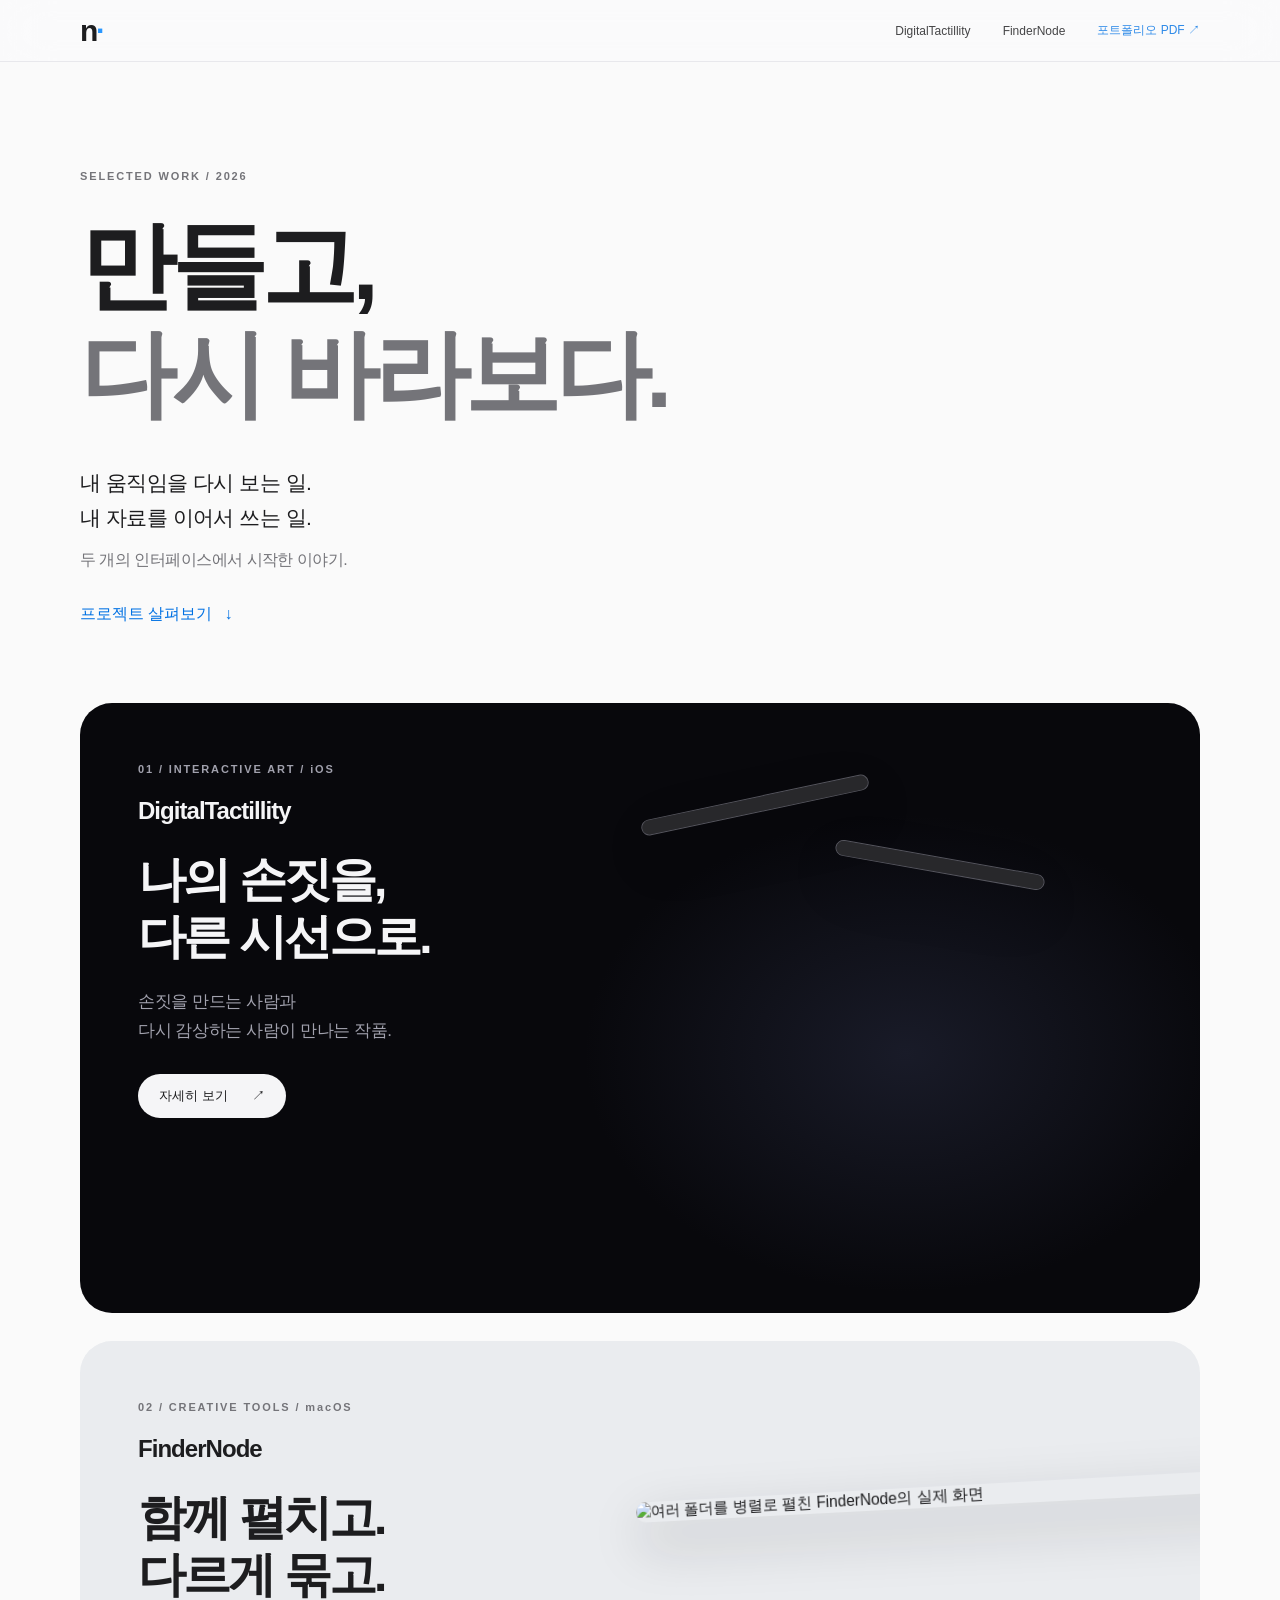
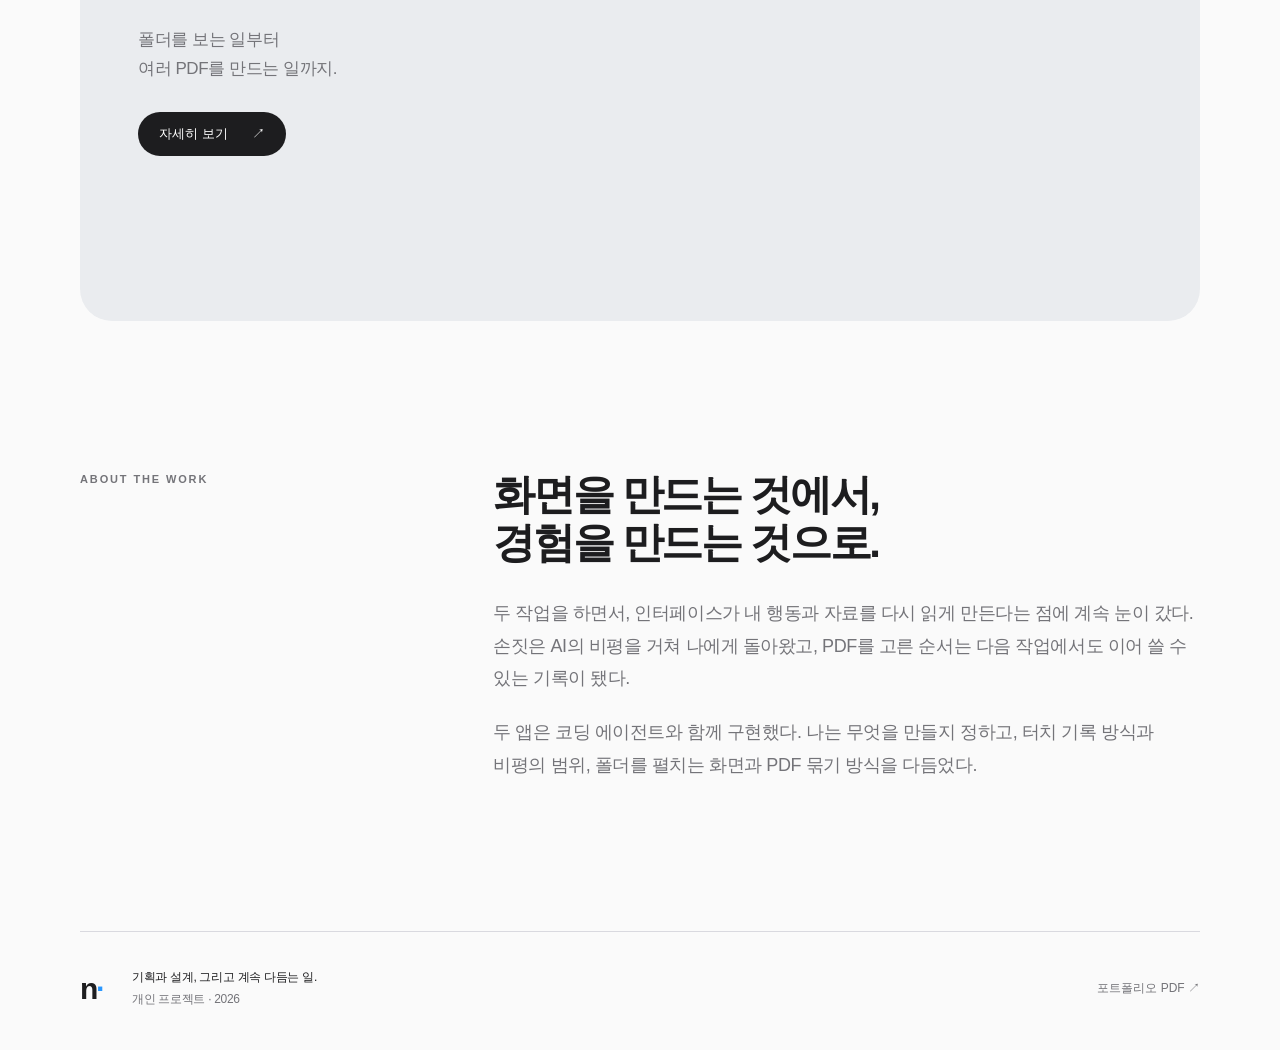
==== index.html @ 7afcdf2e "Publish portfolio pages and responsive interactions" ====
<!doctype html><html lang="ko"><head><meta charset="utf-8"><meta name="viewport" content="width=device-width, initial-scale=1"><meta name="description" content="손짓을 만들고 다시 감상하는 DigitalTactillity. 폴더를 펼치고 PDF를 묶는 FinderNode. 두 개인 프로젝트의 이야기."><meta name="theme-color" content="#fafafa"><title>Selected work — notopwn</title><link rel="icon" href="assets/favicon.svg" type="image/svg+xml"><link rel="stylesheet" href="style.css"></head><body class=""><a class="skip" href="#main">본문으로 건너뛰기</a><header class="nav"><a class="brand" href="./" aria-label="포트폴리오 홈">n<span>·</span></a><nav aria-label="주 메뉴"><a href="digitaltactillity.html">DigitalTactillity</a><a href="findernode.html">FinderNode</a><a class="nav-pdf" href="assets/portfolio.pdf" target="_blank" rel="noopener">포트폴리오 PDF <span aria-hidden="true">↗</span></a></nav></header><main id="main">
<section class="home-intro wrap"><p class="eyebrow">SELECTED WORK / 2026</p><h1>만들고,<br><span class="muted">다시 바라보다.</span></h1><p class="hero-copy">내 움직임을 다시 보는 일.<br>내 자료를 이어서 쓰는 일.<br><span>두 개의 인터페이스에서 시작한 이야기.</span></p><a class="text-link" href="#work">프로젝트 살펴보기 <span>↓</span></a></section>
<div id="work" class="work-list wrap">
<article class="work-card tactile-card reveal"><div class="card-copy"><p class="eyebrow">01 / INTERACTIVE ART / iOS</p><h2>DigitalTactillity</h2><p class="card-headline">나의 손짓을,<br>다른 시선으로.</p><p>손짓을 만드는 사람과<br>다시 감상하는 사람이 만나는 작품.</p><a class="button light" href="digitaltactillity.html">자세히 보기 <span>↗</span></a></div><div class="tactile-stage" aria-hidden="true"><div class="stage-glow"></div><div class="phone phone-tactile"><img src="assets/tactile.webp" alt="" fetchpriority="high"></div><div class="phone phone-trajectory"><img src="assets/trajectory.webp" alt=""></div></div></article>
<article class="work-card finder-card reveal"><div class="card-copy"><p class="eyebrow">02 / CREATIVE TOOLS / macOS</p><h2>FinderNode</h2><p class="card-headline">함께 펼치고.<br>다르게 묶고.</p><p>폴더를 보는 일부터<br>여러 PDF를 만드는 일까지.</p><a class="button" href="findernode.html">자세히 보기 <span>↗</span></a></div><div class="finder-preview"><img src="assets/finder-columns.webp" alt="여러 폴더를 병렬로 펼친 FinderNode의 실제 화면" loading="lazy"></div></article>
</div>
<section class="about-section wrap reveal"><p class="eyebrow">ABOUT THE WORK</p><div><h2>화면을 만드는 것에서,<br>경험을 만드는 것으로.</h2><p>두 작업을 하면서, 인터페이스가 내 행동과 자료를 다시 읽게 만든다는 점에 계속 눈이 갔다. 손짓은 AI의 비평을 거쳐 나에게 돌아왔고, PDF를 고른 순서는 다음 작업에서도 이어 쓸 수 있는 기록이 됐다.</p><p>두 앱은 코딩 에이전트와 함께 구현했다. 나는 무엇을 만들지 정하고, 터치 기록 방식과 비평의 범위, 폴더를 펼치는 화면과 PDF 묶기 방식을 다듬었다.</p></div></section></main><footer class="footer wrap"><a class="brand" href="./">n<span>·</span></a><p>기획과 설계, 그리고 계속 다듬는 일.<br><span>개인 프로젝트 · 2026</span></p><a href="assets/portfolio.pdf" target="_blank" rel="noopener">포트폴리오 PDF ↗</a></footer><dialog class="viewer" aria-label="프로젝트 미디어"><button class="viewer-close" aria-label="닫기">×</button><div class="viewer-content"></div></dialog><script src="site.js"></script></body></html>
---- style.css ----
@font-face{font-family:Portfolio;src:url('assets/regular.woff') format('woff');font-weight:100 500;font-display:swap}@font-face{font-family:Portfolio;src:url('assets/bold.woff') format('woff');font-weight:600 900;font-display:swap}:root{--bg:#fafafa;--ink:#1d1d1f;--secondary:#747479;--line:#d9d9df;--blue:#0071e3;--surface:#f0f0f3;--nav:rgba(250,250,252,.82)}*{box-sizing:border-box}html{scroll-behavior:smooth;scroll-padding-top:110px}body{margin:0;background:var(--bg);color:var(--ink);font-family:-apple-system,BlinkMacSystemFont,'Helvetica Neue',Portfolio,sans-serif;-webkit-font-smoothing:antialiased;word-break:keep-all;overflow-wrap:break-word}body.dark{--bg:#070708;--ink:#f5f5f7;--secondary:#98989f;--line:#303034;--surface:#151518;--nav:rgba(14,14,17,.84)}a{color:inherit;text-decoration:none}button{font:inherit;color:inherit;border:0;background:none;cursor:pointer}button,a{-webkit-tap-highlight-color:transparent}button:focus-visible,a:focus-visible,input:focus-visible,[tabindex]:focus-visible{outline:3px solid #2997ff;outline-offset:5px}img{display:block;max-width:100%;height:auto}h1,h2,h3,p{margin:0}h1,h2,h3{letter-spacing:-.055em;line-height:1.15}p{font-size:19px;line-height:1.8;letter-spacing:-.025em}.wrap{width:min(1120px,calc(100% - 80px));margin-inline:auto}.muted{color:var(--secondary)}.silver{background:linear-gradient(100deg,#fff 10%,#a3a3b1 58%,#5d5d70);background-clip:text;-webkit-background-clip:text;color:transparent}.eyebrow{font-size:11px!important;line-height:1.6;letter-spacing:.17em!important;font-weight:650;color:var(--secondary)}.nav{height:62px;width:100%;padding:0 max(40px,calc((100% - 1120px)/2));display:flex;align-items:center;justify-content:space-between;gap:30px;position:sticky;top:0;z-index:50;background:var(--nav);backdrop-filter:blur(24px);-webkit-backdrop-filter:blur(24px);border-bottom:1px solid color-mix(in srgb,var(--line),transparent 45%)}.brand{font-size:30px;font-weight:800;letter-spacing:-.08em;line-height:1}.brand span{color:#2997ff}.nav nav{display:flex;gap:32px;align-items:center;font-size:12px;font-weight:500}.nav nav a{opacity:.82;transition:opacity .2s}.nav nav a:hover{opacity:1}.nav-pdf{color:var(--blue)}.dark .nav-pdf{color:#60abff}.skip{position:fixed;left:20px;top:-100px;z-index:100;background:#fff;color:#111;padding:12px}.skip:focus{top:12px}.home-intro{padding-top:106px;padding-bottom:78px}.home-intro h1{font-size:clamp(62px,7.5vw,100px);margin:26px 0 36px;font-weight:700;line-height:1.13}.hero-copy{font-size:21px;font-weight:500;line-height:1.7;color:var(--secondary)}.home-intro .hero-copy{color:var(--ink)}.hero-copy>span{display:inline-block;margin-top:10px;font-size:16px;color:var(--secondary);font-weight:400}.text-link{display:inline-flex;align-items:center;gap:12px;font-size:16px;color:var(--blue);padding:0}.text-link span{transition:transform .2s}.text-link:hover span{transform:translate(3px,2px)}.home-intro .text-link{margin-top:28px}.dark .text-link{color:#7ab7ff}.work-list{display:grid;gap:28px}.work-card{min-height:610px;border-radius:32px;position:relative;overflow:hidden;isolation:isolate;display:grid;grid-template-columns:1fr 1fr}.card-copy{padding:58px 0 60px 58px;z-index:2}.card-copy h2{font-size:24px;letter-spacing:-.04em;margin-top:19px}.card-headline{font-size:48px;font-weight:700;letter-spacing:-.06em;line-height:1.2;margin:26px 0 22px}.card-copy>p:not(.card-headline):not(.eyebrow){font-size:17px;line-height:1.7;color:var(--secondary)}.button{display:inline-flex;align-items:center;gap:24px;border-radius:30px;background:#1d1d1f;color:#fff;font-size:13px;padding:13px 21px;margin-top:28px;transition:transform .2s,background .2s}.button:hover{transform:translateY(-2px);background:#37373c}.button.light{background:#f5f5f7;color:#1d1d1f}.tactile-card{background:#08080c;color:#f5f5f7;--secondary:#a1a1ad}.tactile-stage{position:relative;min-width:0}.stage-glow{position:absolute;inset:15% -10% 0 -15%;background:radial-gradient(ellipse,#32375266,transparent 65%)}.phone{border:7px solid #28282b;outline:1px solid #55555d;background:#050506;border-radius:37px;overflow:hidden;box-shadow:0 22px 55px #0003;position:relative;width:220px;flex-shrink:0}.phone img{width:100%;height:auto}.phone-tactile{position:absolute;width:230px;top:95px;left:0;transform:rotate(-12deg)}.phone-trajectory{position:absolute;width:210px;top:155px;left:195px;transform:rotate(10deg)}.finder-card{background:#eaecef;min-height:580px}.finder-preview{position:relative;min-width:0}.finder-preview img{position:absolute;width:690px;max-width:none;top:144px;left:-22px;border-radius:11px;box-shadow:0 22px 55px #15152038;transform:perspective(1300px) rotateY(-9deg) rotateZ(-3deg)}.about-section{padding-block:150px;display:grid;grid-template-columns:1fr 2fr;gap:60px}.about-section h2{font-size:42px;margin-bottom:30px}.about-section p:not(.eyebrow){color:var(--secondary);font-size:18px}.about-section p+p{margin-top:22px}.footer{border-top:1px solid var(--line);padding-top:35px;padding-bottom:40px;display:flex;align-items:center;gap:30px}.footer p{font-size:12px;line-height:1.8}.footer p span{color:var(--secondary)}.footer>a:last-child{margin-left:auto;font-size:12px;color:var(--secondary)}.product-bar{height:58px;border-bottom:1px solid var(--line);padding:0 max(40px,calc((100% - 1120px)/2));display:flex;align-items:center;justify-content:space-between;gap:20px;position:sticky;top:62px;z-index:40;background:var(--nav);backdrop-filter:blur(22px)}.product-bar>a{font-size:18px;font-weight:600;letter-spacing:-.04em}.product-bar nav{display:flex;gap:25px;font-size:11px;align-items:center}.product-bar button{font-size:11px;color:var(--blue);padding:0}.dark .product-bar button{color:#7ab7ff}.product-hero{text-align:center;padding-top:88px}.product-name{font-size:23px;font-weight:600;margin:20px 0 24px;letter-spacing:-.045em}.product-hero h1{font-size:clamp(48px,6.2vw,80px);font-weight:700;line-height:1.2}.product-hero .hero-copy{margin-top:29px;font-size:20px}.dt-hero .text-link{margin-top:25px}.dt-hero-media{height:570px;position:relative;overflow:hidden;margin-top:50px;background:radial-gradient(ellipse at center,#21212d66 0%,transparent 66%);border-radius:30px}.tactile-art{height:100%;width:100%;object-fit:contain;mix-blend-mode:screen}.hero-art-caption{position:absolute;left:0;right:0;bottom:28px;font-size:13px;color:#a7a7b5}.section{padding-block:115px}.section-intro{max-width:850px;margin-bottom:62px}.section-intro h2{font-size:clamp(37px,4.5vw,57px);margin:20px 0 30px;line-height:1.2}.section-intro>p:not(.eyebrow){max-width:700px;color:var(--secondary);font-size:20px}.role-explorer{border-radius:26px;background:#141417;overflow:hidden}.role-tabs{display:grid;grid-template-columns:repeat(3,1fr);border-bottom:1px solid #313137}.role-tabs button{padding:25px 28px;text-align:left;font-size:12px;color:#7f7f8d;border-right:1px solid #313137}.role-tabs button:last-child{border-right:0}.role-tabs button span{display:block;font-size:19px;margin-top:9px;font-weight:600;color:#9999a6}.role-tabs button[aria-selected=true]{background:#202027;color:#8abcff}.role-tabs button[aria-selected=true] span{color:#fff}.role-panel{padding:55px;min-height:310px;background:radial-gradient(ellipse at right bottom,#252b4945,transparent 60%)}.role-number{font-size:11px;letter-spacing:.15em;color:#81b4ff}.role-panel h3{font-size:38px;margin:17px 0 20px}.role-panel .role-body{max-width:660px;color:#a9a9b4;font-size:18px}.recording-section{background:#101012;overflow:hidden}.recording-grid{display:grid;grid-template-columns:1fr 1fr;align-items:center;gap:50px}.recording-copy h2{font-size:44px;line-height:1.2;margin:20px 0 30px}.recording-copy p:not(.eyebrow){color:var(--secondary);font-size:18px}.recording-copy p+p{margin-top:22px}.small-note{font-size:12px!important;line-height:1.8!important;color:var(--secondary)}.recording-phones{height:550px;position:relative}.recording-phones .phone{position:absolute;left:10px;top:35px;width:224px;z-index:2;transform:rotate(-5deg);padding:0}.recording-phones .back-phone{width:204px;left:220px;top:80px;z-index:1;transform:rotate(8deg)}.image-button{padding:0;text-align:inherit;display:block;transition:transform .3s}.image-button:hover{transform:translateY(-3px)}.critique-layout{display:grid;grid-template-columns:1.25fr 1fr;gap:100px;align-items:center}.critique-text blockquote{font-size:32px;line-height:1.35;letter-spacing:-.03em;margin:22px 0 28px;font-weight:600}.translation{font-size:19px;color:#c3c3cd}.critique-text .small-note{margin:18px 0 30px}.critique-text>p:last-child{color:var(--secondary);font-size:18px}.critique-screen{width:100%;max-width:350px;border-radius:22px;background:#f0eff5;overflow:hidden;box-shadow:0 20px 90px #29294533}.critique-screen img{width:100%}.critique-screen span{display:block;padding:18px;text-align:center;font-size:12px;color:#55555f}.dt-closing{background:linear-gradient(130deg,#14141d,#0b0b0e);text-align:center}.dt-closing h2{font-size:56px;margin:25px 0 30px;line-height:1.2}.dt-closing p:not(.eyebrow){color:var(--secondary);font-size:20px}.spec-section{padding-block:90px}.spec-section>h2{font-size:30px;margin-bottom:35px}.spec-section dl{margin:0}.spec-section dl>div{display:grid;grid-template-columns:170px 1fr;padding:21px 0;border-top:1px solid var(--line);font-size:14px;line-height:1.8}.spec-section dt{color:var(--secondary)}.spec-section dd{margin:0}.next-project{display:flex;align-items:flex-end;justify-content:space-between;margin-top:75px;padding-top:35px;border-top:1px solid var(--line)}.next-project span{font-size:13px;color:var(--secondary)}.next-project strong{font-size:30px;letter-spacing:-.04em}.fn-hero .mac-frame{margin-top:65px}.mac-frame img{width:100%;border:8px solid #343437;border-radius:18px;box-shadow:0 35px 75px #1a25452a}.media-caption{font-size:12px;color:var(--secondary);text-align:center;margin-top:22px}.view-switcher{margin-top:65px}.segmented{display:flex;width:max-content;background:#e7e7ec;padding:5px;border-radius:26px;gap:4px;margin:0 auto 30px}.segmented button{padding:10px 25px;border-radius:22px;font-size:13px;color:#66666f;transition:background .2s,box-shadow .2s}.segmented button[aria-selected=true]{background:#fff;color:#1d1d1f;box-shadow:0 2px 8px #00000013}.app-screen{border-radius:18px;overflow:hidden;box-shadow:0 20px 60px #14172621;width:100%}.app-screen img{width:100%}.view-description{text-align:center;font-size:14px;color:var(--secondary);margin-top:26px}.two-copy{display:grid;grid-template-columns:1fr 1.4fr;gap:100px;margin-top:100px}.two-copy h3,.two-copy h2{font-size:43px;line-height:1.2}.two-copy p{font-size:18px;color:var(--secondary)}.two-copy p+p{margin-top:20px}.assembly-section{background:#f0f0f3}.assembly-demo{display:grid;grid-template-columns:1fr 1.3fr;gap:70px;align-items:center;margin-top:90px}.assembly-demo h3{font-size:37px;margin:20px 0 20px}.assembly-demo>div>p:not(.eyebrow){font-size:16px;color:var(--secondary)}.demo-ui{border-radius:20px;background:#fff;border:1px solid #dddde5;overflow:hidden;box-shadow:0 15px 45px #1616330a}.demo-tabs{display:flex;border-bottom:1px solid #e7e7ed}.demo-tabs button{padding:19px 25px;font-size:13px;flex:1;color:#777780}.demo-tabs button[aria-selected=true]{color:#0071e3;background:#f3f8ff;box-shadow:inset 0 -2px #0071e3}.source-options{padding:20px 25px}.source-options label{display:flex;align-items:center;gap:12px;padding:14px 0;font-size:14px;cursor:pointer}.source-options label span{font-size:10px;color:#999}.source-options input{accent-color:#0071e3;width:16px;height:16px}.bundle-result{padding:24px;background:#fafafa;border-top:1px solid #ededf2;display:flex;flex-direction:column;gap:8px;font-size:12px}.bundle-result strong{font-size:20px;letter-spacing:-.03em}.detail-strip{display:grid;grid-template-columns:repeat(3,1fr);gap:35px;margin-top:90px;padding-top:45px;border-top:1px solid var(--line)}.detail-strip article>span{font-size:12px;color:var(--blue)}.detail-strip h3{font-size:21px;margin:20px 0 15px;line-height:1.35}.detail-strip p{font-size:15px;color:var(--secondary)}.viewer{position:fixed;border:0;padding:60px 30px 30px;max-width:min(1300px,96vw);max-height:94vh;background:#161619;color:#fff;border-radius:18px;box-shadow:0 30px 100px #0007}.viewer::backdrop{background:#000b;backdrop-filter:blur(10px)}.viewer-close{position:fixed;font-size:30px;background:#35353b;line-height:36px;width:38px;height:38px;border-radius:50%;right:calc(50% - min(650px,48vw) + 15px);top:calc(3vh + 10px);z-index:5}.viewer-content img{max-height:75vh;max-width:100%;object-fit:contain;margin:auto}.viewer-content video{display:block;max-height:75vh;width:auto;max-width:100%;margin:auto;background:#000}.viewer-content p{font-size:12px;color:#bbb;text-align:center;margin-top:16px}.js .reveal{opacity:0;transform:translateY(24px);transition:opacity .8s ease,transform .8s cubic-bezier(.2,.7,.3,1)}.js .reveal.visible{opacity:1;transform:none}
@media(min-width:1500px){.wrap{width:1200px}.nav,.product-bar{padding-inline:calc((100% - 1200px)/2)}}
@media(max-width:950px){.wrap{width:calc(100% - 48px)}.nav,.product-bar{padding-inline:24px}.work-card{min-height:550px}.card-copy{padding-left:35px}.card-headline{font-size:39px}.phone-tactile{width:195px;top:125px;left:0}.phone-trajectory{width:170px;left:150px;top:200px}.finder-preview img{width:570px;left:0;top:170px}.about-section{gap:25px;grid-template-columns:1fr 2.3fr}.about-section h2{font-size:34px}.recording-grid{gap:10px}.recording-copy h2{font-size:36px}.recording-phones .phone{width:180px;left:0;top:60px}.recording-phones .back-phone{width:160px;left:150px;top:100px}.critique-layout{gap:45px}.critique-text blockquote{font-size:27px}.two-copy{gap:45px}.two-copy h2,.two-copy h3{font-size:35px}.assembly-demo{gap:35px}.section-intro{max-width:100%}.dt-hero-media{height:480px}}
@media(max-width:650px){.wrap{width:calc(100% - 40px)}.nav{height:56px;padding-inline:20px;gap:15px}.nav nav{gap:18px;font-size:10px}.nav-pdf{font-size:0}.nav-pdf span{font-size:17px}.brand{font-size:28px}.home-intro{padding-top:70px;padding-bottom:55px}.home-intro h1{font-size:59px;margin:23px 0 27px}.hero-copy{font-size:18px}.hero-copy>span{font-size:13px}.home-intro .text-link{font-size:14px;margin-top:23px}.work-list{gap:20px}.work-card{grid-template-columns:1fr;min-height:790px;border-radius:24px}.card-copy{padding:33px 30px 0}.card-copy h2{font-size:22px;margin-top:16px}.card-headline{font-size:38px;margin:23px 0 18px}.card-copy>p:not(.card-headline):not(.eyebrow){font-size:15px}.button{font-size:12px;padding:11px 18px;margin-top:22px}.tactile-stage{height:345px}.phone{border-radius:27px;border-width:5px}.phone-tactile{width:175px;top:15px;left:calc(50% - 146px)}.phone-trajectory{width:155px;left:calc(50% + 5px);top:70px}.finder-card{min-height:700px}.finder-preview{height:290px}.finder-preview img{width:450px;max-width:none;top:25px;left:30px;transform:rotate(-4deg)}.about-section{padding-block:80px;display:block}.about-section h2{font-size:31px;margin-top:23px}.about-section p:not(.eyebrow){font-size:16px}.footer{padding-block:28px;gap:20px;flex-wrap:wrap}.footer p{font-size:10px}.footer>a:last-child{font-size:10px}.product-bar{top:56px;height:53px;padding-inline:20px}.product-bar>a{font-size:15px}.product-bar nav{gap:17px;font-size:10px}.product-bar button{font-size:10px}.product-hero{padding-top:60px}.product-name{font-size:19px;margin:17px 0 25px}.product-hero h1{font-size:43px;line-height:1.24}.product-hero .hero-copy{font-size:16px;margin-top:25px}.product-hero .eyebrow{font-size:9px!important}.dt-hero .text-link{font-size:14px}.dt-hero-media{height:390px;margin-top:26px}.hero-art-caption{font-size:11px;bottom:18px}.section{padding-block:75px}.section-intro{margin-bottom:38px}.section-intro h2{font-size:34px;margin:18px 0 24px}.section-intro>p:not(.eyebrow){font-size:17px;line-height:1.85}.role-tabs button{padding:18px 13px;font-size:10px}.role-tabs button span{font-size:14px;margin-top:8px}.role-panel{padding:30px 25px;min-height:320px}.role-panel h3{font-size:31px}.role-panel .role-body{font-size:16px}.recording-grid{grid-template-columns:1fr;gap:30px}.recording-copy h2{font-size:34px}.recording-copy p:not(.eyebrow){font-size:16px}.recording-phones{height:440px}.recording-phones .phone{width:180px;left:calc(50% - 152px);top:20px}.recording-phones .back-phone{width:160px;left:calc(50% + 8px);top:55px}.critique-layout{grid-template-columns:1fr;gap:40px}.critique-text blockquote{font-size:27px}.critique-text>p:last-child{font-size:16px}.critique-screen{width:270px;margin:auto}.dt-closing h2{font-size:35px}.dt-closing p:not(.eyebrow){font-size:16px}.spec-section{padding-block:65px}.spec-section>h2{font-size:25px}.spec-section dl>div{grid-template-columns:80px 1fr;gap:15px;font-size:12px;padding:18px 0}.next-project{margin-top:50px;align-items:flex-start;gap:20px;flex-direction:column}.next-project strong{font-size:27px}.fn-hero .mac-frame{margin-top:40px;width:calc(100% + 10px);margin-left:-5px}.mac-frame img{border-width:4px;border-radius:9px;box-shadow:0 18px 35px #1a25452a}.media-caption{font-size:10px;line-height:1.8}.view-switcher{margin-top:40px}.segmented{margin-bottom:20px}.segmented button{padding:9px 22px;font-size:12px}.app-screen{border-radius:8px}.view-description{font-size:12px;line-height:1.8;margin-top:20px}.two-copy{grid-template-columns:1fr;gap:25px;margin-top:60px}.two-copy h2,.two-copy h3{font-size:34px}.two-copy p{font-size:16px}.assembly-demo{grid-template-columns:1fr;gap:30px;margin-top:60px}.assembly-demo h3{font-size:31px}.assembly-demo>div>p:not(.eyebrow){font-size:15px}.demo-tabs button{font-size:12px}.source-options{padding:16px 22px}.source-options label{font-size:13px}.bundle-result strong{font-size:18px}.detail-strip{grid-template-columns:1fr;gap:35px;margin-top:55px;padding-top:35px}.detail-strip article{display:grid;grid-template-columns:25px 1fr;gap:0 15px}.detail-strip h3{margin:0 0 10px;font-size:21px}.detail-strip p{grid-column:2;font-size:15px}.viewer{padding:50px 13px 20px;max-width:96vw;max-height:94vh}.viewer-close{right:calc(2vw + 10px)}.viewer-content img{max-height:73vh}.viewer-content video{max-height:73vh}}
@media(prefers-reduced-motion:reduce){html{scroll-behavior:auto}*,*:before,*:after{transition:none!important;animation:none!important}.js .reveal{opacity:1;transform:none}}
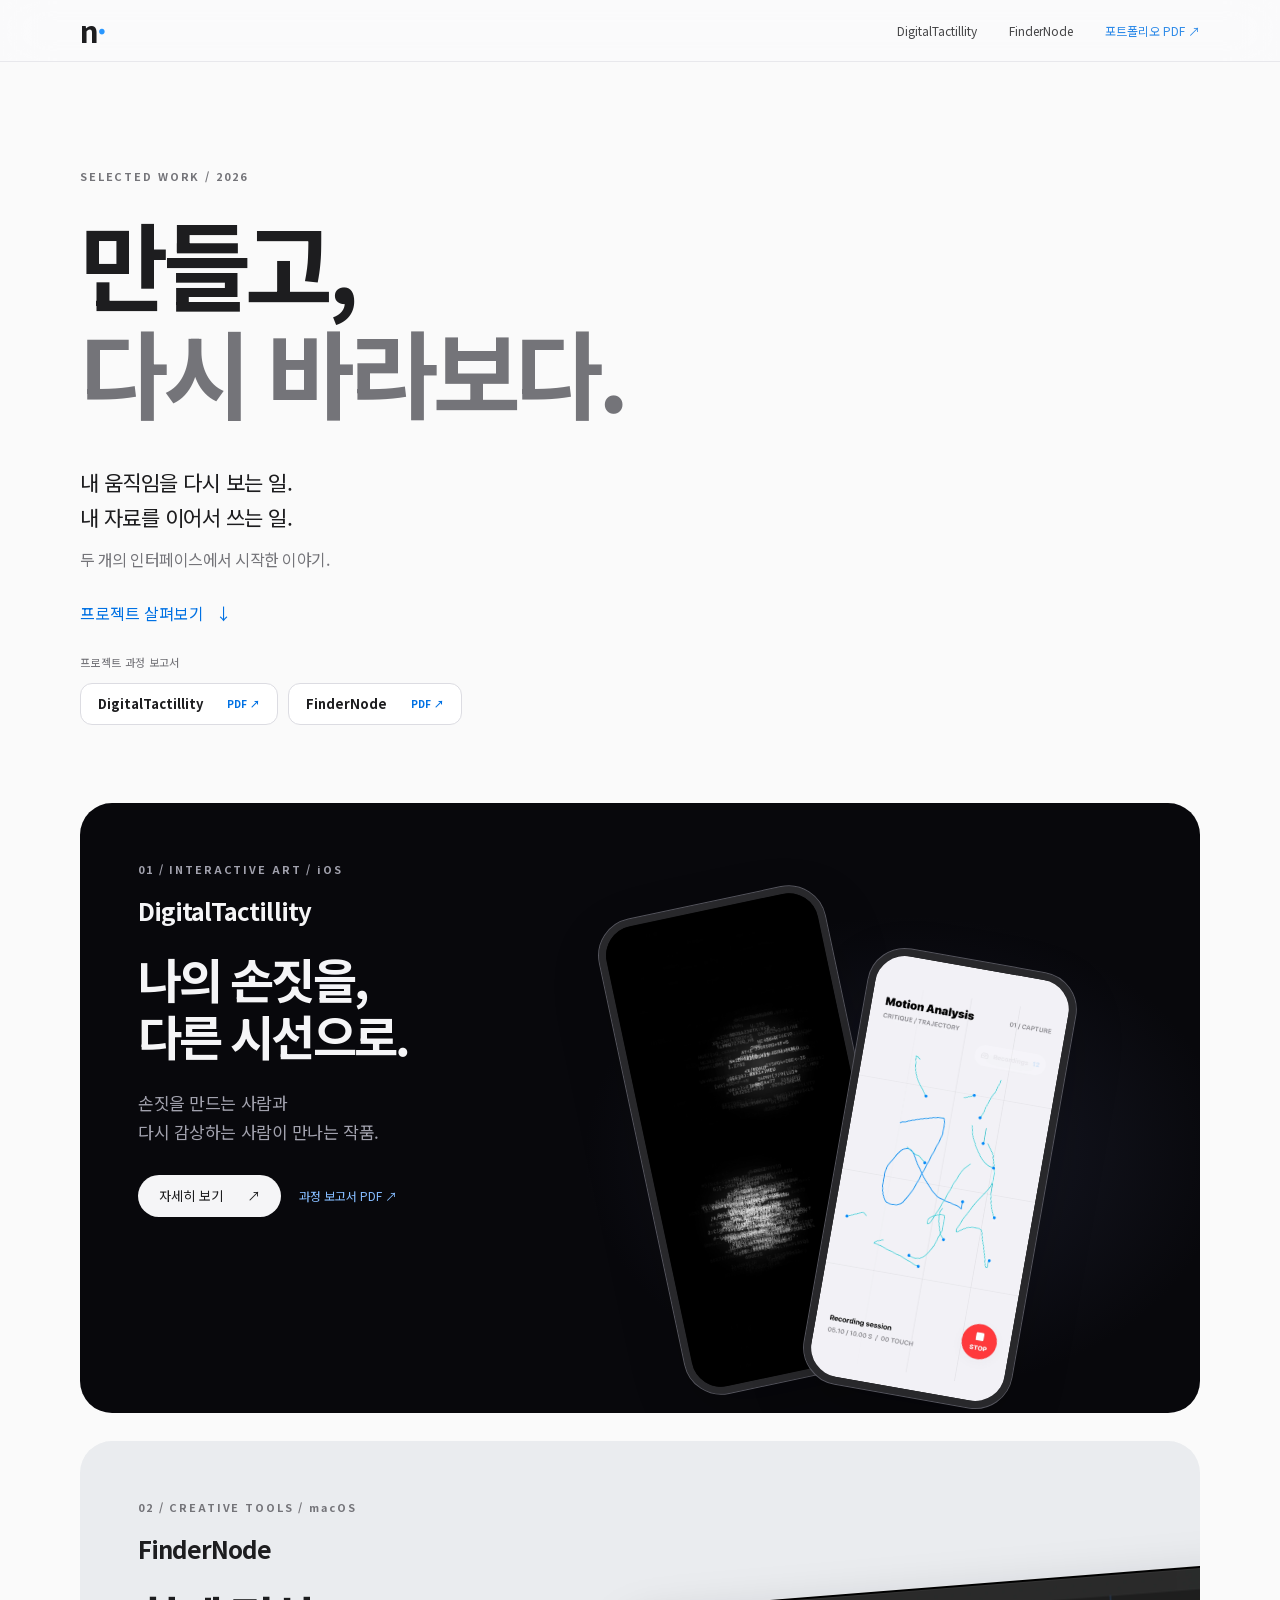
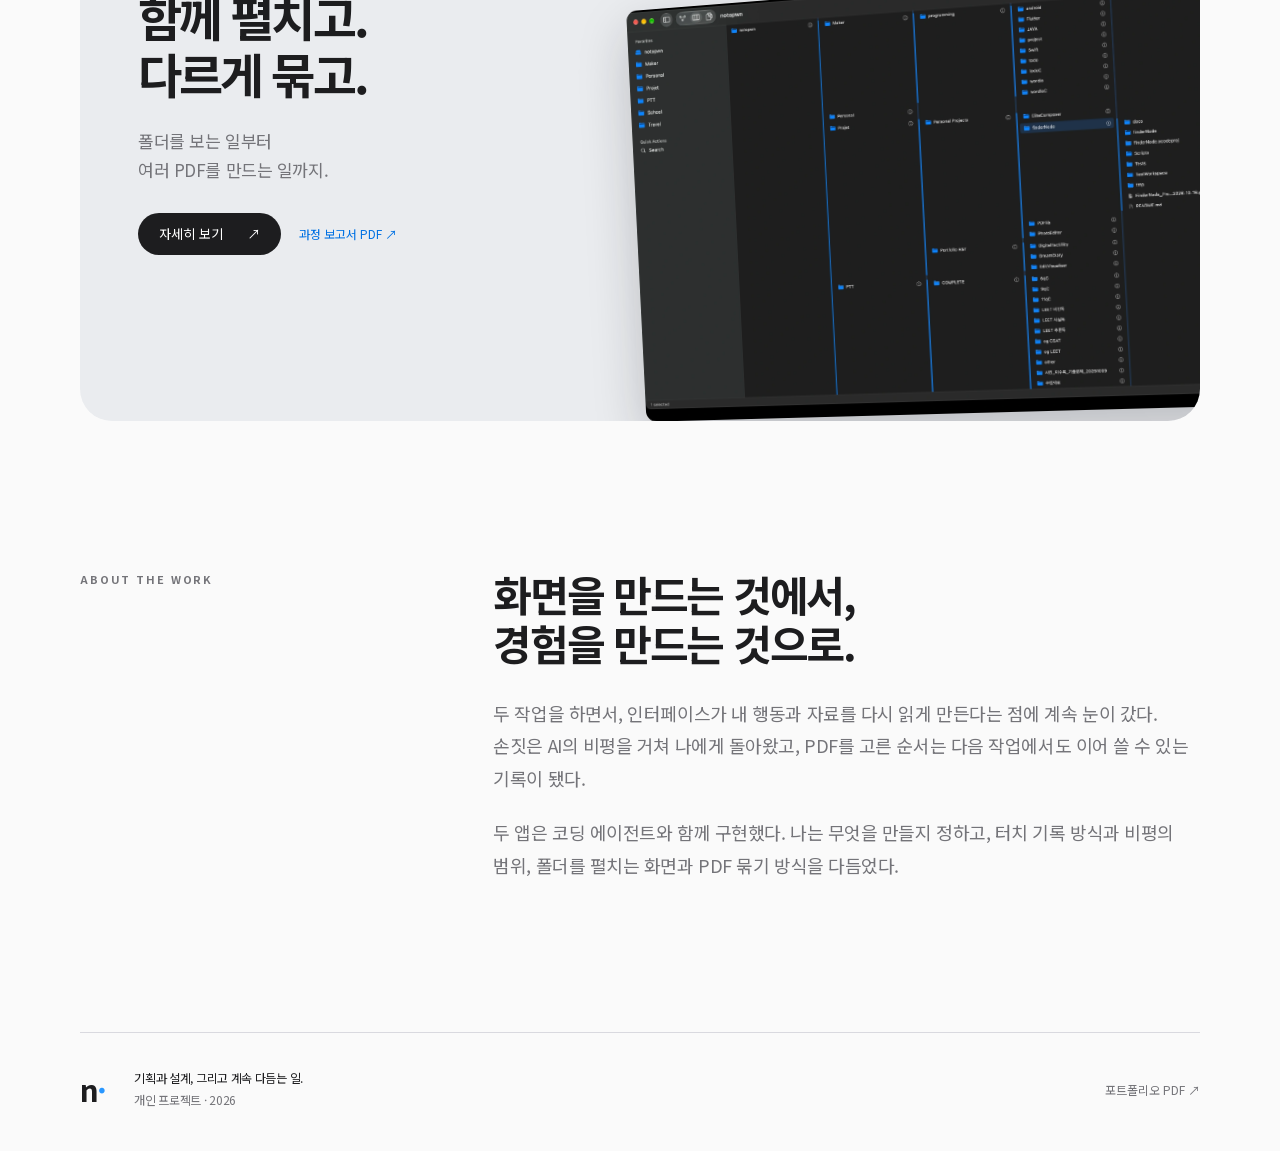
==== commit 258d7dc1: "Promote project report links on home and sticky navigation" ====
--- a/index.html
+++ b/index.html
@@ -1,7 +1,7 @@
 <!doctype html><html lang="ko"><head><meta charset="utf-8"><meta name="viewport" content="width=device-width, initial-scale=1"><meta name="description" content="손짓을 만들고 다시 감상하는 DigitalTactillity. 폴더를 펼치고 PDF를 묶는 FinderNode. 두 개인 프로젝트의 이야기."><meta name="theme-color" content="#fafafa"><title>Selected work — notopwn</title><link rel="icon" href="assets/favicon.svg" type="image/svg+xml"><link rel="stylesheet" href="style.css"></head><body class=""><a class="skip" href="#main">본문으로 건너뛰기</a><header class="nav"><a class="brand" href="./" aria-label="포트폴리오 홈">n<span>·</span></a><nav aria-label="주 메뉴"><a href="digitaltactillity.html">DigitalTactillity</a><a href="findernode.html">FinderNode</a><a class="nav-pdf" href="assets/portfolio.pdf" target="_blank" rel="noopener">포트폴리오 PDF <span aria-hidden="true">↗</span></a></nav></header><main id="main">
-<section class="home-intro wrap"><p class="eyebrow">SELECTED WORK / 2026</p><h1>만들고,<br><span class="muted">다시 바라보다.</span></h1><p class="hero-copy">내 움직임을 다시 보는 일.<br>내 자료를 이어서 쓰는 일.<br><span>두 개의 인터페이스에서 시작한 이야기.</span></p><a class="text-link" href="#work">프로젝트 살펴보기 <span>↓</span></a></section>
+<section class="home-intro wrap"><p class="eyebrow">SELECTED WORK / 2026</p><h1>만들고,<br><span class="muted">다시 바라보다.</span></h1><p class="hero-copy">내 움직임을 다시 보는 일.<br>내 자료를 이어서 쓰는 일.<br><span>두 개의 인터페이스에서 시작한 이야기.</span></p><a class="text-link" href="#work">프로젝트 살펴보기 <span>↓</span></a><div class="report-shortcuts" id="reports" aria-label="프로젝트 과정 보고서"><p>프로젝트 과정 보고서</p><div><a href="assets/digitaltactillity-process-report.pdf" target="_blank" rel="noopener">DigitalTactillity <span>PDF ↗</span></a><a href="assets/findernode-process-report.pdf" target="_blank" rel="noopener">FinderNode <span>PDF ↗</span></a></div></div></section>
 <div id="work" class="work-list wrap">
-<article class="work-card tactile-card reveal"><div class="card-copy"><p class="eyebrow">01 / INTERACTIVE ART / iOS</p><h2>DigitalTactillity</h2><p class="card-headline">나의 손짓을,<br>다른 시선으로.</p><p>손짓을 만드는 사람과<br>다시 감상하는 사람이 만나는 작품.</p><a class="button light" href="digitaltactillity.html">자세히 보기 <span>↗</span></a></div><div class="tactile-stage" aria-hidden="true"><div class="stage-glow"></div><div class="phone phone-tactile"><img src="assets/tactile.webp" alt="" fetchpriority="high"></div><div class="phone phone-trajectory"><img src="assets/trajectory.webp" alt=""></div></div></article>
-<article class="work-card finder-card reveal"><div class="card-copy"><p class="eyebrow">02 / CREATIVE TOOLS / macOS</p><h2>FinderNode</h2><p class="card-headline">함께 펼치고.<br>다르게 묶고.</p><p>폴더를 보는 일부터<br>여러 PDF를 만드는 일까지.</p><a class="button" href="findernode.html">자세히 보기 <span>↗</span></a></div><div class="finder-preview"><img src="assets/finder-columns.webp" alt="여러 폴더를 병렬로 펼친 FinderNode의 실제 화면" loading="lazy"></div></article>
+<article class="work-card tactile-card reveal"><div class="card-copy"><p class="eyebrow">01 / INTERACTIVE ART / iOS</p><h2>DigitalTactillity</h2><p class="card-headline">나의 손짓을,<br>다른 시선으로.</p><p>손짓을 만드는 사람과<br>다시 감상하는 사람이 만나는 작품.</p><a class="button light" href="digitaltactillity.html">자세히 보기 <span>↗</span></a><a class="card-report" href="assets/digitaltactillity-process-report.pdf" target="_blank" rel="noopener">과정 보고서 PDF ↗</a></div><div class="tactile-stage" aria-hidden="true"><div class="stage-glow"></div><div class="phone phone-tactile"><img src="assets/tactile.webp" alt="" fetchpriority="high"></div><div class="phone phone-trajectory"><img src="assets/trajectory.webp" alt=""></div></div></article>
+<article class="work-card finder-card reveal"><div class="card-copy"><p class="eyebrow">02 / CREATIVE TOOLS / macOS</p><h2>FinderNode</h2><p class="card-headline">함께 펼치고.<br>다르게 묶고.</p><p>폴더를 보는 일부터<br>여러 PDF를 만드는 일까지.</p><a class="button" href="findernode.html">자세히 보기 <span>↗</span></a><a class="card-report" href="assets/findernode-process-report.pdf" target="_blank" rel="noopener">과정 보고서 PDF ↗</a></div><div class="finder-preview"><img src="assets/finder-columns.webp" alt="여러 폴더를 병렬로 펼친 FinderNode의 실제 화면" loading="lazy"></div></article>
 </div>
 <section class="about-section wrap reveal"><p class="eyebrow">ABOUT THE WORK</p><div><h2>화면을 만드는 것에서,<br>경험을 만드는 것으로.</h2><p>두 작업을 하면서, 인터페이스가 내 행동과 자료를 다시 읽게 만든다는 점에 계속 눈이 갔다. 손짓은 AI의 비평을 거쳐 나에게 돌아왔고, PDF를 고른 순서는 다음 작업에서도 이어 쓸 수 있는 기록이 됐다.</p><p>두 앱은 코딩 에이전트와 함께 구현했다. 나는 무엇을 만들지 정하고, 터치 기록 방식과 비평의 범위, 폴더를 펼치는 화면과 PDF 묶기 방식을 다듬었다.</p></div></section></main><footer class="footer wrap"><a class="brand" href="./">n<span>·</span></a><p>기획과 설계, 그리고 계속 다듬는 일.<br><span>개인 프로젝트 · 2026</span></p><a href="assets/portfolio.pdf" target="_blank" rel="noopener">포트폴리오 PDF ↗</a></footer><dialog class="viewer" aria-label="프로젝트 미디어"><button class="viewer-close" aria-label="닫기">×</button><div class="viewer-content"></div></dialog><script src="site.js"></script></body></html>
--- a/style.css
+++ b/style.css
@@ -3,3 +3,6 @@
 @media(max-width:950px){.wrap{width:calc(100% - 48px)}.nav,.product-bar{padding-inline:24px}.work-card{min-height:550px}.card-copy{padding-left:35px}.card-headline{font-size:39px}.phone-tactile{width:195px;top:125px;left:0}.phone-trajectory{width:170px;left:150px;top:200px}.finder-preview img{width:570px;left:0;top:170px}.about-section{gap:25px;grid-template-columns:1fr 2.3fr}.about-section h2{font-size:34px}.recording-grid{gap:10px}.recording-copy h2{font-size:36px}.recording-phones .phone{width:180px;left:0;top:60px}.recording-phones .back-phone{width:160px;left:150px;top:100px}.critique-layout{gap:45px}.critique-text blockquote{font-size:27px}.two-copy{gap:45px}.two-copy h2,.two-copy h3{font-size:35px}.assembly-demo{gap:35px}.section-intro{max-width:100%}.dt-hero-media{height:480px}}
 @media(max-width:650px){.wrap{width:calc(100% - 40px)}.nav{height:56px;padding-inline:20px;gap:15px}.nav nav{gap:18px;font-size:10px}.nav-pdf{font-size:0}.nav-pdf span{font-size:17px}.brand{font-size:28px}.home-intro{padding-top:70px;padding-bottom:55px}.home-intro h1{font-size:59px;margin:23px 0 27px}.hero-copy{font-size:18px}.hero-copy>span{font-size:13px}.home-intro .text-link{font-size:14px;margin-top:23px}.work-list{gap:20px}.work-card{grid-template-columns:1fr;min-height:790px;border-radius:24px}.card-copy{padding:33px 30px 0}.card-copy h2{font-size:22px;margin-top:16px}.card-headline{font-size:38px;margin:23px 0 18px}.card-copy>p:not(.card-headline):not(.eyebrow){font-size:15px}.button{font-size:12px;padding:11px 18px;margin-top:22px}.tactile-stage{height:345px}.phone{border-radius:27px;border-width:5px}.phone-tactile{width:175px;top:15px;left:calc(50% - 146px)}.phone-trajectory{width:155px;left:calc(50% + 5px);top:70px}.finder-card{min-height:700px}.finder-preview{height:290px}.finder-preview img{width:450px;max-width:none;top:25px;left:30px;transform:rotate(-4deg)}.about-section{padding-block:80px;display:block}.about-section h2{font-size:31px;margin-top:23px}.about-section p:not(.eyebrow){font-size:16px}.footer{padding-block:28px;gap:20px;flex-wrap:wrap}.footer p{font-size:10px}.footer>a:last-child{font-size:10px}.product-bar{top:56px;height:53px;padding-inline:20px}.product-bar>a{font-size:15px}.product-bar nav{gap:17px;font-size:10px}.product-bar button{font-size:10px}.product-hero{padding-top:60px}.product-name{font-size:19px;margin:17px 0 25px}.product-hero h1{font-size:43px;line-height:1.24}.product-hero .hero-copy{font-size:16px;margin-top:25px}.product-hero .eyebrow{font-size:9px!important}.dt-hero .text-link{font-size:14px}.dt-hero-media{height:390px;margin-top:26px}.hero-art-caption{font-size:11px;bottom:18px}.section{padding-block:75px}.section-intro{margin-bottom:38px}.section-intro h2{font-size:34px;margin:18px 0 24px}.section-intro>p:not(.eyebrow){font-size:17px;line-height:1.85}.role-tabs button{padding:18px 13px;font-size:10px}.role-tabs button span{font-size:14px;margin-top:8px}.role-panel{padding:30px 25px;min-height:320px}.role-panel h3{font-size:31px}.role-panel .role-body{font-size:16px}.recording-grid{grid-template-columns:1fr;gap:30px}.recording-copy h2{font-size:34px}.recording-copy p:not(.eyebrow){font-size:16px}.recording-phones{height:440px}.recording-phones .phone{width:180px;left:calc(50% - 152px);top:20px}.recording-phones .back-phone{width:160px;left:calc(50% + 8px);top:55px}.critique-layout{grid-template-columns:1fr;gap:40px}.critique-text blockquote{font-size:27px}.critique-text>p:last-child{font-size:16px}.critique-screen{width:270px;margin:auto}.dt-closing h2{font-size:35px}.dt-closing p:not(.eyebrow){font-size:16px}.spec-section{padding-block:65px}.spec-section>h2{font-size:25px}.spec-section dl>div{grid-template-columns:80px 1fr;gap:15px;font-size:12px;padding:18px 0}.next-project{margin-top:50px;align-items:flex-start;gap:20px;flex-direction:column}.next-project strong{font-size:27px}.fn-hero .mac-frame{margin-top:40px;width:calc(100% + 10px);margin-left:-5px}.mac-frame img{border-width:4px;border-radius:9px;box-shadow:0 18px 35px #1a25452a}.media-caption{font-size:10px;line-height:1.8}.view-switcher{margin-top:40px}.segmented{margin-bottom:20px}.segmented button{padding:9px 22px;font-size:12px}.app-screen{border-radius:8px}.view-description{font-size:12px;line-height:1.8;margin-top:20px}.two-copy{grid-template-columns:1fr;gap:25px;margin-top:60px}.two-copy h2,.two-copy h3{font-size:34px}.two-copy p{font-size:16px}.assembly-demo{grid-template-columns:1fr;gap:30px;margin-top:60px}.assembly-demo h3{font-size:31px}.assembly-demo>div>p:not(.eyebrow){font-size:15px}.demo-tabs button{font-size:12px}.source-options{padding:16px 22px}.source-options label{font-size:13px}.bundle-result strong{font-size:18px}.detail-strip{grid-template-columns:1fr;gap:35px;margin-top:55px;padding-top:35px}.detail-strip article{display:grid;grid-template-columns:25px 1fr;gap:0 15px}.detail-strip h3{margin:0 0 10px;font-size:21px}.detail-strip p{grid-column:2;font-size:15px}.viewer{padding:50px 13px 20px;max-width:96vw;max-height:94vh}.viewer-close{right:calc(2vw + 10px)}.viewer-content img{max-height:73vh}.viewer-content video{max-height:73vh}}
 @media(prefers-reduced-motion:reduce){html{scroll-behavior:auto}*,*:before,*:after{transition:none!important;animation:none!important}.js .reveal{opacity:1;transform:none}}
+
+/* Report access at the start of the page and beside each project. */
+.report-shortcuts{margin-top:30px;scroll-margin-top:100px}.report-shortcuts>p{font-size:11px;letter-spacing:.03em;color:var(--secondary);margin-bottom:11px}.report-shortcuts>div{display:flex;gap:10px;flex-wrap:wrap}.report-shortcuts a{display:flex;align-items:center;gap:24px;padding:12px 17px;border:1px solid #dcdce2;background:#fff;border-radius:12px;font-size:13px;font-weight:550;transition:border-color .2s,background .2s}.report-shortcuts a:hover{border-color:#0071e3;background:#f3f8ff}.report-shortcuts a span{font-size:10px;color:#0071e3}.card-report{display:inline-block;margin:28px 0 0 18px;font-size:12px;color:#0071e3}.tactile-card .card-report{color:#85bcff}.card-report:hover{text-decoration:underline}.product-bar nav .nav-report{background:#0071e3;color:white;border-radius:18px;padding:7px 12px;white-space:nowrap}.product-bar nav .nav-report:hover{background:#007beF}@media(max-width:650px){.report-shortcuts{margin-top:25px}.report-shortcuts>div{gap:8px}.report-shortcuts a{font-size:12px;gap:15px;padding:11px 13px}.card-report{margin-left:14px;font-size:11px}.product-bar nav{gap:12px}.product-bar nav .nav-report{font-size:10px;padding:6px 9px}}
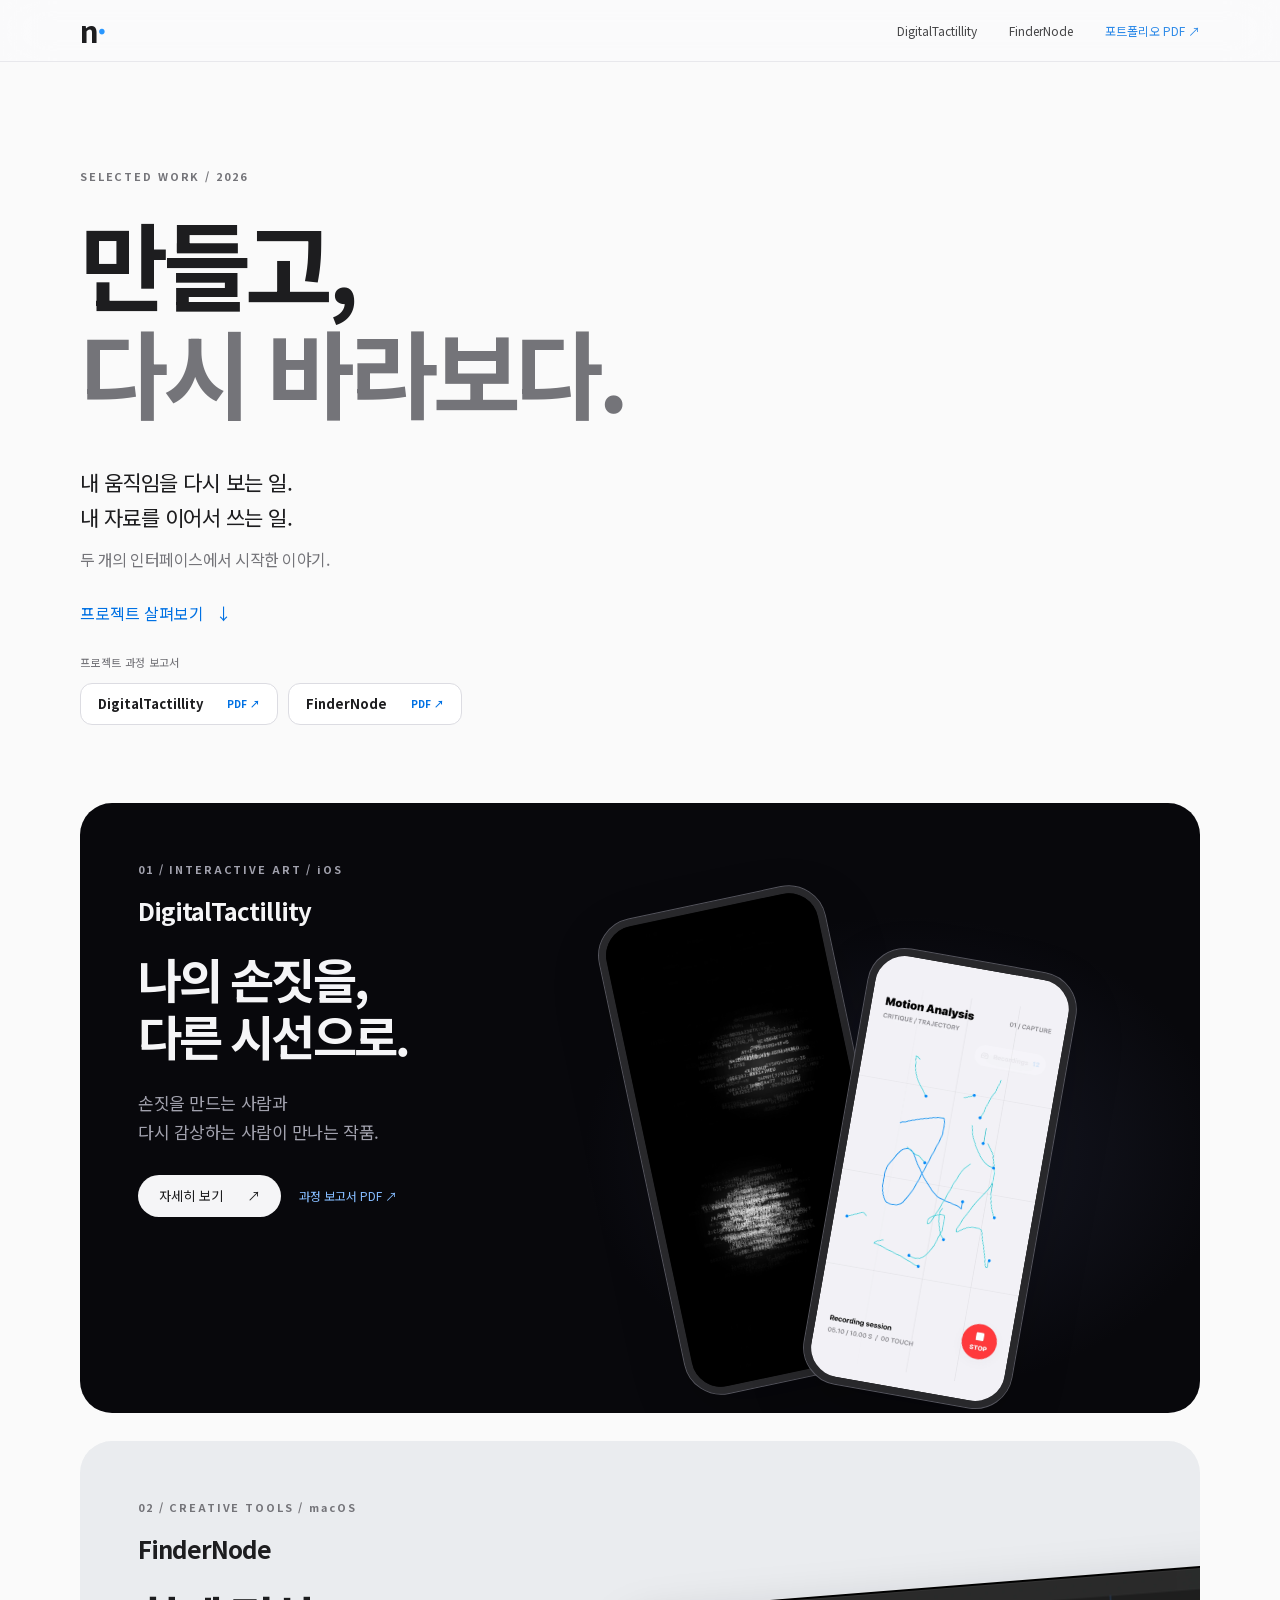
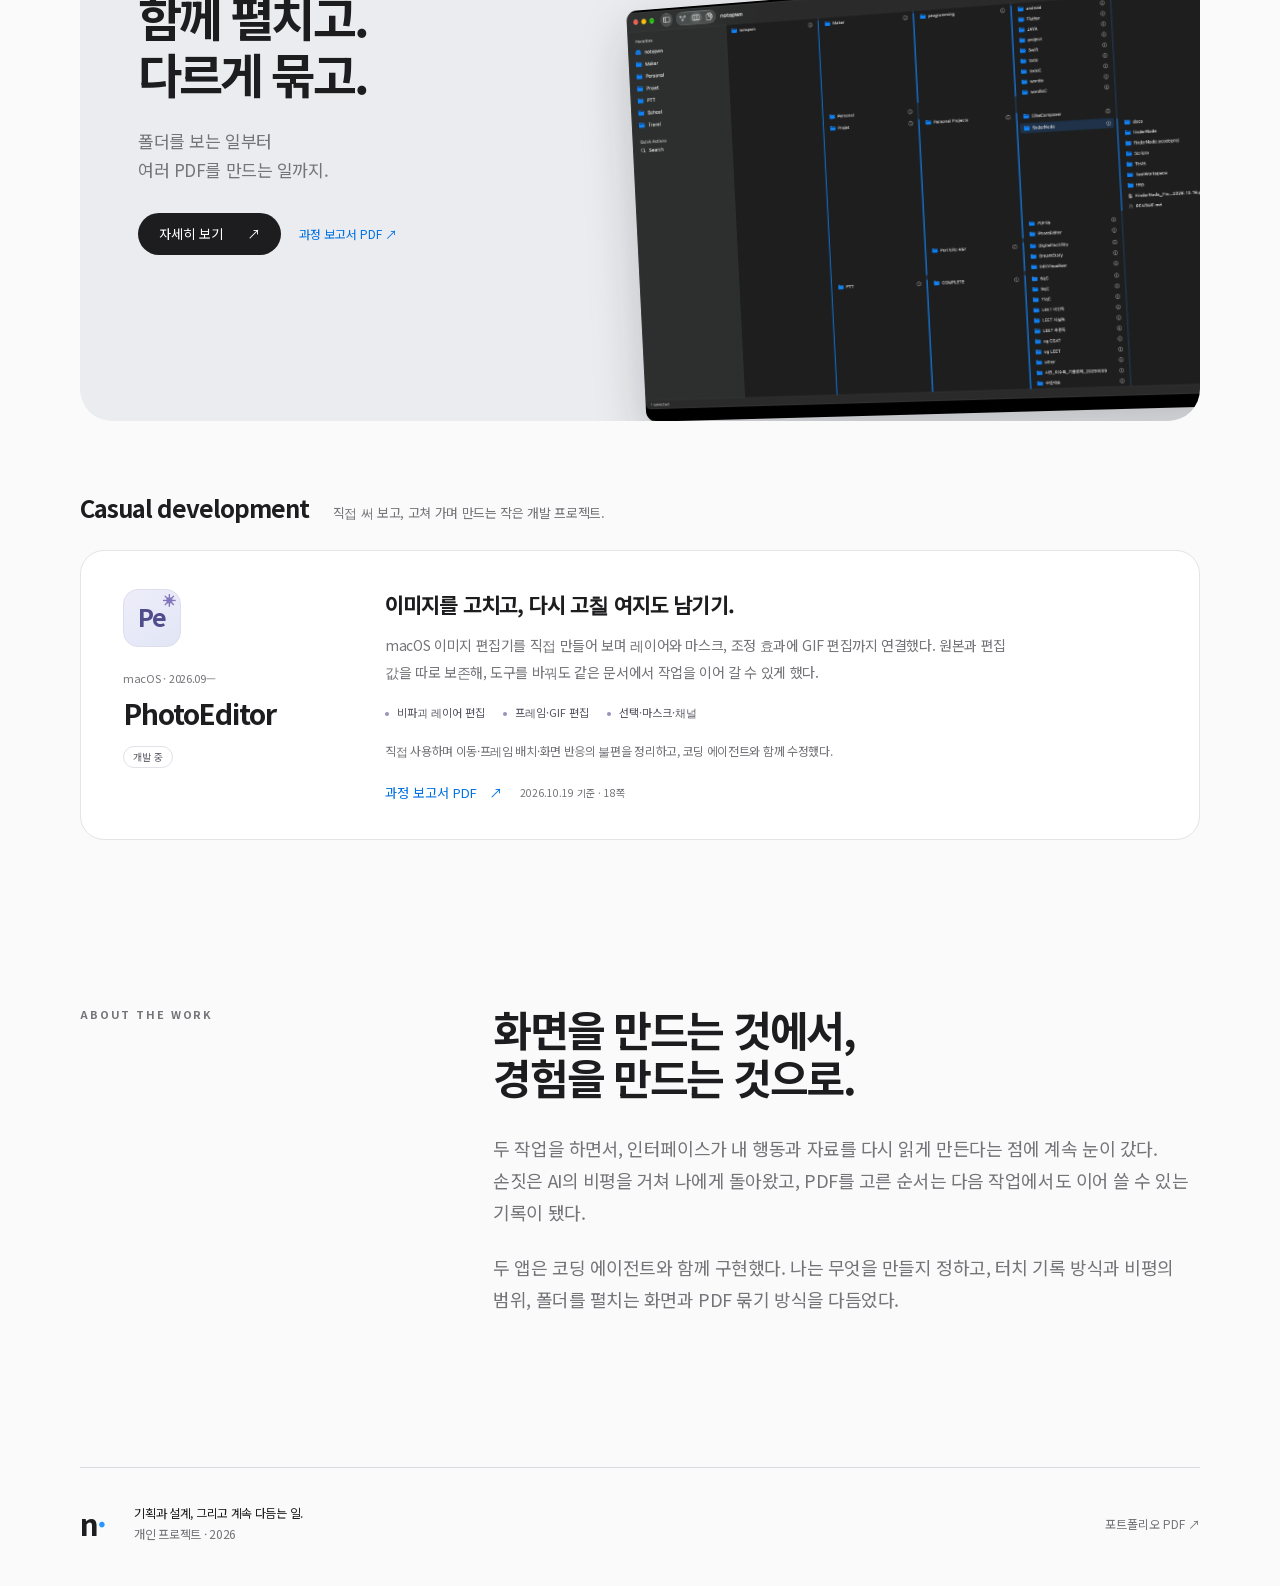
==== commit ea164b57: "Add PhotoEditor as a compact casual development project" ====
--- a/index.html
+++ b/index.html
@@ -1,7 +1,13 @@
-<!doctype html><html lang="ko"><head><meta charset="utf-8"><meta name="viewport" content="width=device-width, initial-scale=1"><meta name="description" content="손짓을 만들고 다시 감상하는 DigitalTactillity. 폴더를 펼치고 PDF를 묶는 FinderNode. 두 개인 프로젝트의 이야기."><meta name="theme-color" content="#fafafa"><title>Selected work — notopwn</title><link rel="icon" href="assets/favicon.svg" type="image/svg+xml"><link rel="stylesheet" href="style.css"></head><body class=""><a class="skip" href="#main">본문으로 건너뛰기</a><header class="nav"><a class="brand" href="./" aria-label="포트폴리오 홈">n<span>·</span></a><nav aria-label="주 메뉴"><a href="digitaltactillity.html">DigitalTactillity</a><a href="findernode.html">FinderNode</a><a class="nav-pdf" href="assets/portfolio.pdf" target="_blank" rel="noopener">포트폴리오 PDF <span aria-hidden="true">↗</span></a></nav></header><main id="main">
+<!doctype html><html lang="ko"><head><meta charset="utf-8"><meta name="viewport" content="width=device-width, initial-scale=1"><meta name="description" content="손짓을 만들고 다시 감상하는 DigitalTactillity. 폴더를 펼치고 PDF를 묶는 FinderNode. 두 주요 프로젝트와 작은 개발 실험의 기록."><meta name="theme-color" content="#fafafa"><title>Selected work — notopwn</title><link rel="icon" href="assets/favicon.svg" type="image/svg+xml"><link rel="stylesheet" href="style.css"></head><body class=""><a class="skip" href="#main">본문으로 건너뛰기</a><header class="nav"><a class="brand" href="./" aria-label="포트폴리오 홈">n<span>·</span></a><nav aria-label="주 메뉴"><a href="digitaltactillity.html">DigitalTactillity</a><a href="findernode.html">FinderNode</a><a class="nav-pdf" href="assets/portfolio.pdf" target="_blank" rel="noopener">포트폴리오 PDF <span aria-hidden="true">↗</span></a></nav></header><main id="main">
 <section class="home-intro wrap"><p class="eyebrow">SELECTED WORK / 2026</p><h1>만들고,<br><span class="muted">다시 바라보다.</span></h1><p class="hero-copy">내 움직임을 다시 보는 일.<br>내 자료를 이어서 쓰는 일.<br><span>두 개의 인터페이스에서 시작한 이야기.</span></p><a class="text-link" href="#work">프로젝트 살펴보기 <span>↓</span></a><div class="report-shortcuts" id="reports" aria-label="프로젝트 과정 보고서"><p>프로젝트 과정 보고서</p><div><a href="assets/digitaltactillity-process-report.pdf" target="_blank" rel="noopener">DigitalTactillity <span>PDF ↗</span></a><a href="assets/findernode-process-report.pdf" target="_blank" rel="noopener">FinderNode <span>PDF ↗</span></a></div></div></section>
 <div id="work" class="work-list wrap">
 <article class="work-card tactile-card reveal"><div class="card-copy"><p class="eyebrow">01 / INTERACTIVE ART / iOS</p><h2>DigitalTactillity</h2><p class="card-headline">나의 손짓을,<br>다른 시선으로.</p><p>손짓을 만드는 사람과<br>다시 감상하는 사람이 만나는 작품.</p><a class="button light" href="digitaltactillity.html">자세히 보기 <span>↗</span></a><a class="card-report" href="assets/digitaltactillity-process-report.pdf" target="_blank" rel="noopener">과정 보고서 PDF ↗</a></div><div class="tactile-stage" aria-hidden="true"><div class="stage-glow"></div><div class="phone phone-tactile"><img src="assets/tactile.webp" alt="" fetchpriority="high"></div><div class="phone phone-trajectory"><img src="assets/trajectory.webp" alt=""></div></div></article>
 <article class="work-card finder-card reveal"><div class="card-copy"><p class="eyebrow">02 / CREATIVE TOOLS / macOS</p><h2>FinderNode</h2><p class="card-headline">함께 펼치고.<br>다르게 묶고.</p><p>폴더를 보는 일부터<br>여러 PDF를 만드는 일까지.</p><a class="button" href="findernode.html">자세히 보기 <span>↗</span></a><a class="card-report" href="assets/findernode-process-report.pdf" target="_blank" rel="noopener">과정 보고서 PDF ↗</a></div><div class="finder-preview"><img src="assets/finder-columns.webp" alt="여러 폴더를 병렬로 펼친 FinderNode의 실제 화면" loading="lazy"></div></article>
 </div>
+<section class="casual-section wrap" id="casual-development" aria-labelledby="casual-heading">
+<div class="casual-heading"><h2 id="casual-heading">Casual development</h2><p>직접 써 보고, 고쳐 가며 만드는 작은 개발 프로젝트.</p></div>
+<article class="casual-card" aria-labelledby="photoeditor-title">
+<div class="casual-identity"><span class="casual-icon" aria-hidden="true">Pe<span>✳</span></span><p class="casual-platform">macOS · 2026.09—</p><h3 id="photoeditor-title">PhotoEditor</h3><span class="casual-status">개발 중</span></div>
+<div class="casual-body"><p class="casual-lead">이미지를 고치고, 다시 고칠 여지도 남기기.</p><p>macOS 이미지 편집기를 직접 만들어 보며 레이어와 마스크, 조정 효과에 GIF 편집까지 연결했다. 원본과 편집 값을 따로 보존해, 도구를 바꿔도 같은 문서에서 작업을 이어 갈 수 있게 했다.</p><ul class="casual-features" aria-label="주요 구현"><li>비파괴 레이어 편집</li><li>프레임·GIF 편집</li><li>선택·마스크·채널</li></ul><p class="casual-process">직접 사용하며 이동·프레임 배치·화면 반응의 불편을 정리하고, 코딩 에이전트와 함께 수정했다.</p><div class="casual-links"><a class="text-link" href="assets/photoeditor-process-report.pdf" target="_blank" rel="noopener">과정 보고서 PDF <span aria-hidden="true">↗</span></a><span>2026.10.19 기준 · 18쪽</span></div></div>
+</article></section>
 <section class="about-section wrap reveal"><p class="eyebrow">ABOUT THE WORK</p><div><h2>화면을 만드는 것에서,<br>경험을 만드는 것으로.</h2><p>두 작업을 하면서, 인터페이스가 내 행동과 자료를 다시 읽게 만든다는 점에 계속 눈이 갔다. 손짓은 AI의 비평을 거쳐 나에게 돌아왔고, PDF를 고른 순서는 다음 작업에서도 이어 쓸 수 있는 기록이 됐다.</p><p>두 앱은 코딩 에이전트와 함께 구현했다. 나는 무엇을 만들지 정하고, 터치 기록 방식과 비평의 범위, 폴더를 펼치는 화면과 PDF 묶기 방식을 다듬었다.</p></div></section></main><footer class="footer wrap"><a class="brand" href="./">n<span>·</span></a><p>기획과 설계, 그리고 계속 다듬는 일.<br><span>개인 프로젝트 · 2026</span></p><a href="assets/portfolio.pdf" target="_blank" rel="noopener">포트폴리오 PDF ↗</a></footer><dialog class="viewer" aria-label="프로젝트 미디어"><button class="viewer-close" aria-label="닫기">×</button><div class="viewer-content"></div></dialog><script src="site.js"></script></body></html>
--- a/style.css
+++ b/style.css
@@ -6,3 +6,7 @@
 
 /* Report access at the start of the page and beside each project. */
 .report-shortcuts{margin-top:30px;scroll-margin-top:100px}.report-shortcuts>p{font-size:11px;letter-spacing:.03em;color:var(--secondary);margin-bottom:11px}.report-shortcuts>div{display:flex;gap:10px;flex-wrap:wrap}.report-shortcuts a{display:flex;align-items:center;gap:24px;padding:12px 17px;border:1px solid #dcdce2;background:#fff;border-radius:12px;font-size:13px;font-weight:550;transition:border-color .2s,background .2s}.report-shortcuts a:hover{border-color:#0071e3;background:#f3f8ff}.report-shortcuts a span{font-size:10px;color:#0071e3}.card-report{display:inline-block;margin:28px 0 0 18px;font-size:12px;color:#0071e3}.tactile-card .card-report{color:#85bcff}.card-report:hover{text-decoration:underline}.product-bar nav .nav-report{background:#0071e3;color:white;border-radius:18px;padding:7px 12px;white-space:nowrap}.product-bar nav .nav-report:hover{background:#007beF}@media(max-width:650px){.report-shortcuts{margin-top:25px}.report-shortcuts>div{gap:8px}.report-shortcuts a{font-size:12px;gap:15px;padding:11px 13px}.card-report{margin-left:14px;font-size:11px}.product-bar nav{gap:12px}.product-bar nav .nav-report{font-size:10px;padding:6px 9px}}
+
+/* Smaller secondary projects, below the two featured works. */
+.casual-section{padding-top:72px;padding-bottom:16px;scroll-margin-top:90px;word-break:keep-all;overflow-wrap:break-word}.casual-heading{display:flex;align-items:baseline;gap:24px;margin-bottom:24px}.casual-heading h2{font-size:24px;letter-spacing:-.045em;line-height:1.3}.casual-heading>p{font-size:13px;color:var(--secondary)}.casual-card{display:grid;grid-template-columns:220px minmax(0,1fr);gap:42px;padding:38px 42px;border:1px solid #e4e4e9;background:#fff;border-radius:24px}.casual-icon{display:flex;width:58px;height:58px;align-items:center;justify-content:center;position:relative;color:#504d8d;background:linear-gradient(145deg,#eeedfa,#e1e6f5);border:1px solid #ddddef;border-radius:15px;font-size:24px;font-weight:650;letter-spacing:-.06em;margin-bottom:22px}.casual-icon>span{position:absolute;right:5px;top:3px;font-size:13px;color:#8276bb}.casual-platform{font-size:11px;color:var(--secondary);margin-bottom:9px}.casual-identity h3{font-size:28px;letter-spacing:-.04em;line-height:1.2;margin-bottom:14px}.casual-status{display:inline-block;border:1px solid #e2e2e8;border-radius:20px;font-size:10px;padding:4px 9px;color:#64646d}.casual-body .casual-lead{font-size:21px;color:var(--ink);letter-spacing:-.04em;line-height:1.5;margin:0 0 13px;font-weight:600}.casual-body>p{font-size:14px;line-height:1.9;color:var(--secondary);max-width:650px}.casual-features{display:flex;flex-wrap:wrap;gap:8px 18px;list-style:none;padding:0;margin:20px 0}.casual-features li{font-size:11px;color:#585461;padding-left:12px;position:relative}.casual-features li:before{content:"";position:absolute;width:4px;height:4px;border-radius:50%;background:#9b92b7;left:0;top:.5em}.casual-body .casual-process{font-size:12px;line-height:1.8}.casual-links{display:flex;align-items:center;gap:18px;flex-wrap:wrap;margin-top:22px}.casual-links .text-link{font-size:13px;margin:0}.casual-links>span{font-size:10px;color:var(--secondary)}
+@media(max-width:650px){.casual-section{padding-top:48px}.casual-heading{display:block;margin-bottom:20px}.casual-heading h2{font-size:22px}.casual-heading>p{font-size:12px;margin-top:10px;line-height:1.8}.casual-card{grid-template-columns:1fr;gap:25px;padding:27px 25px;border-radius:20px}.casual-identity{position:relative;padding-left:76px;min-height:66px}.casual-icon{position:absolute;left:0;top:0;margin:0}.casual-platform{font-size:10px;margin-bottom:6px}.casual-identity h3{font-size:25px;margin-bottom:9px}.casual-status{font-size:9px}.casual-body .casual-lead{font-size:19px}.casual-body>p{font-size:13px}.casual-features{gap:10px 15px}.casual-links{gap:10px 15px}}
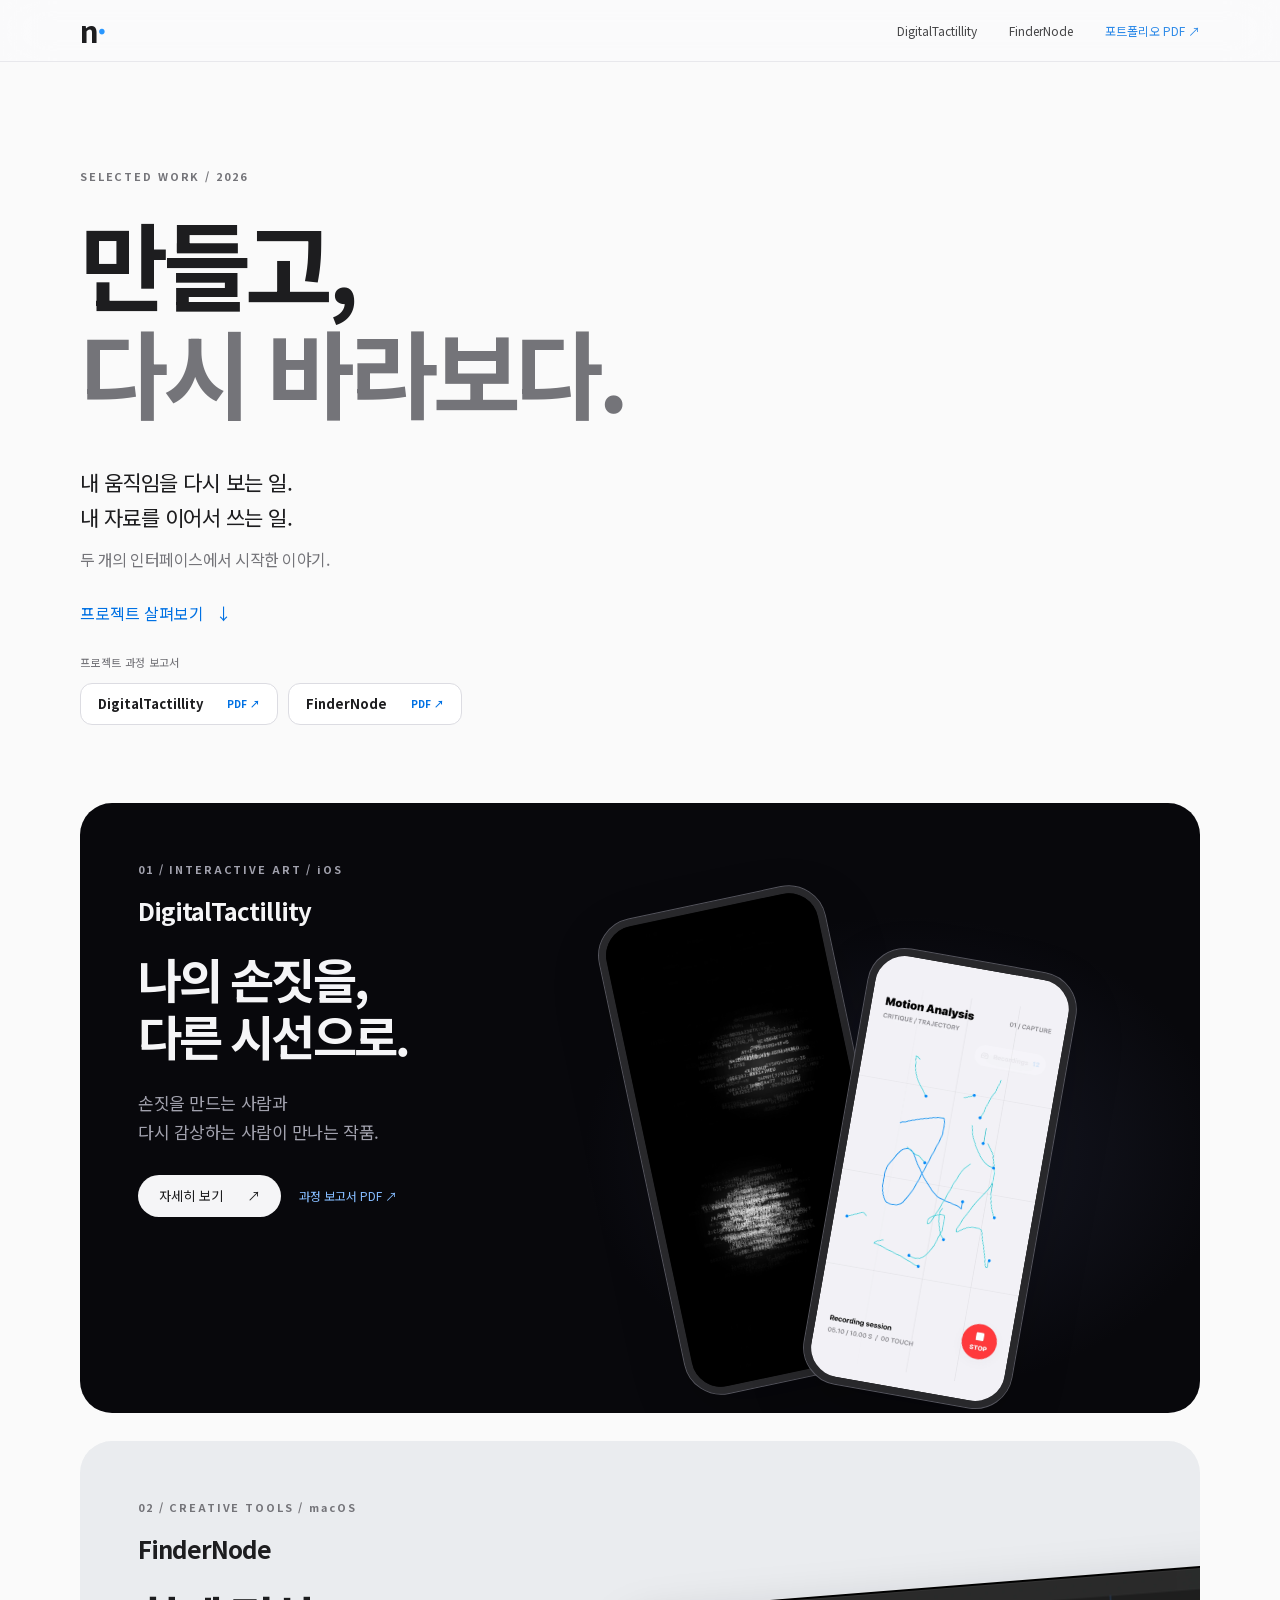
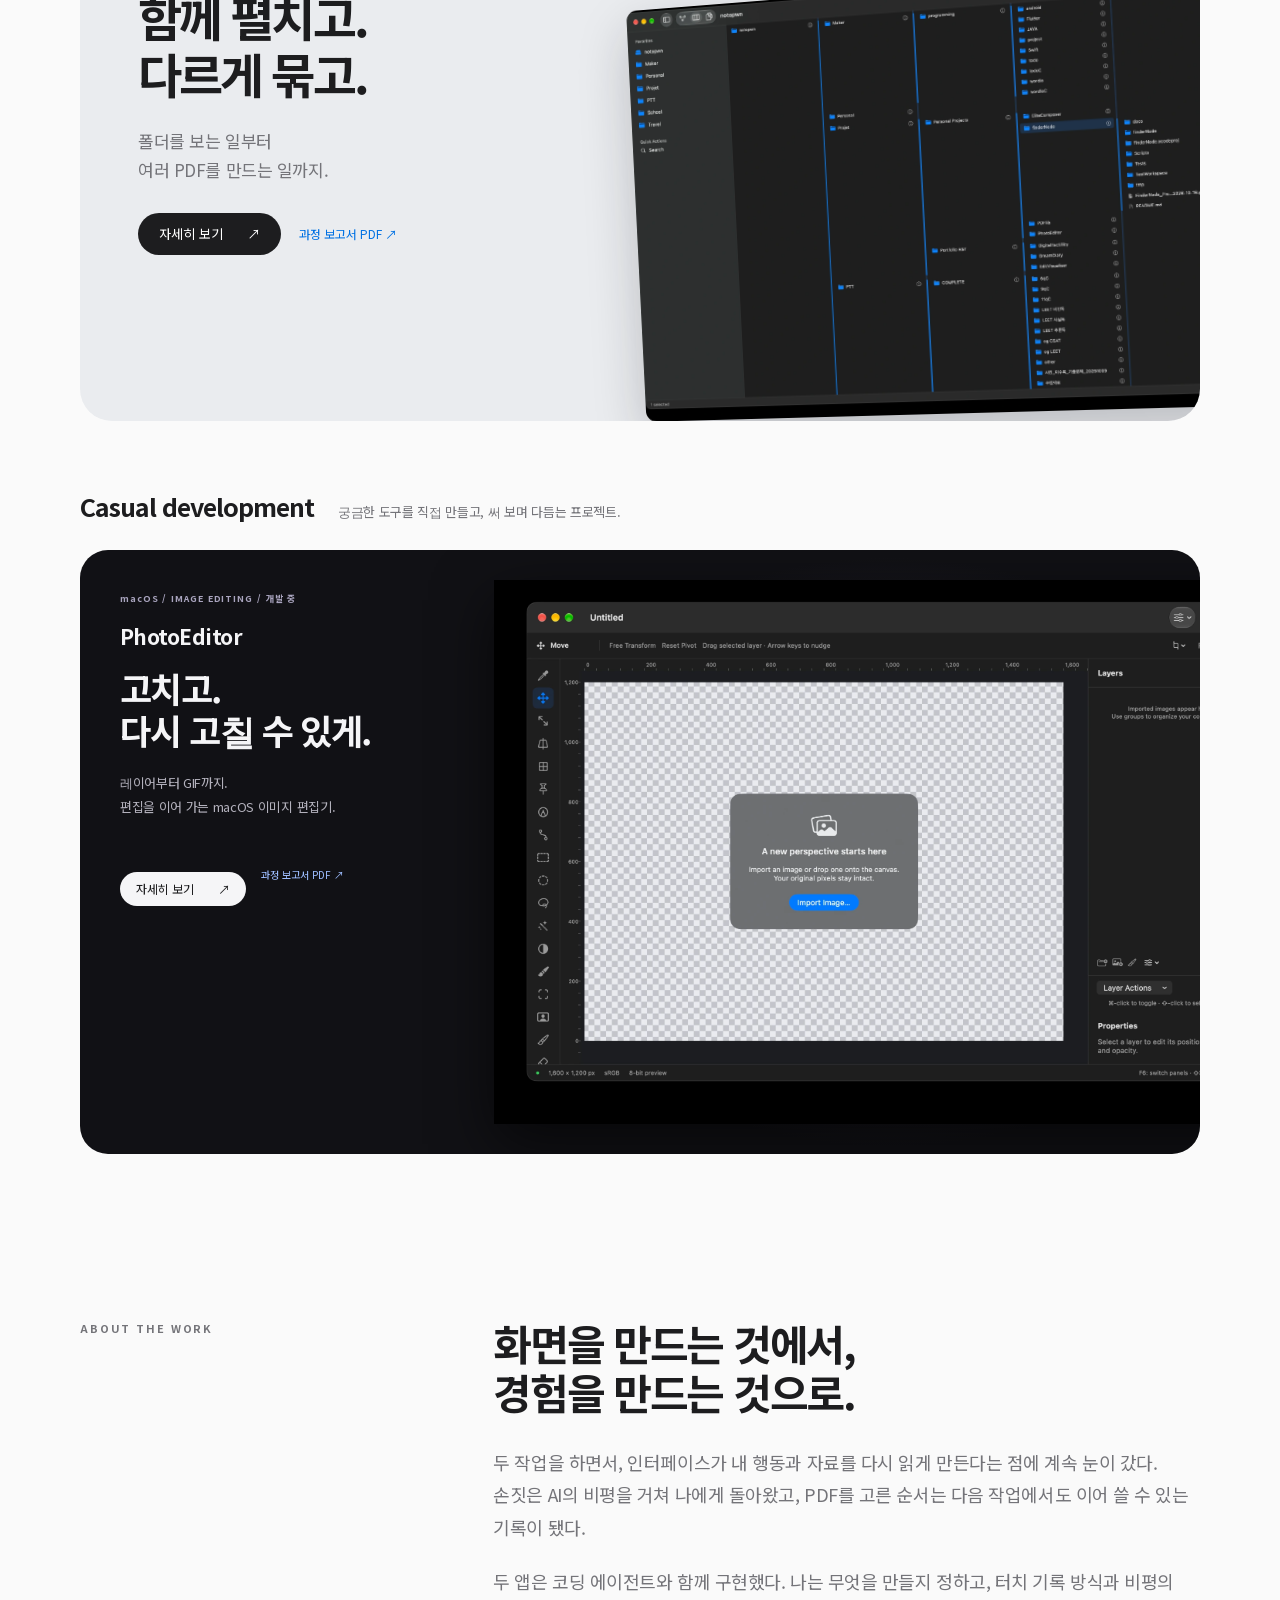
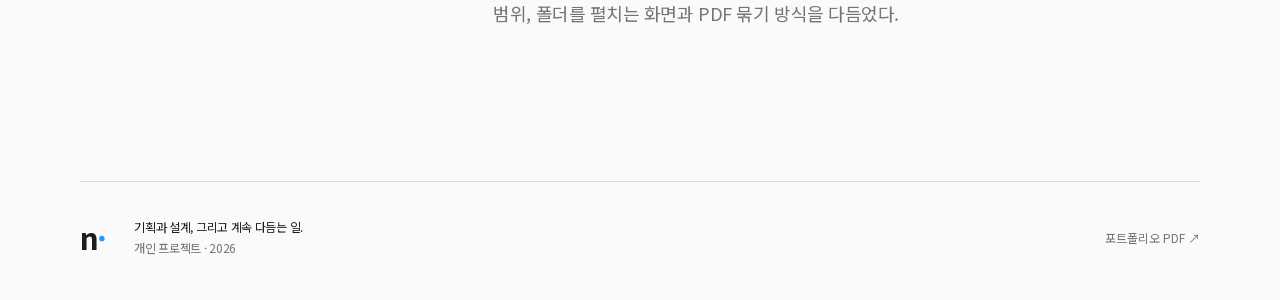
==== commit 04f22932: "Build PhotoEditor visual project block and dedicated detail page" ====
--- a/index.html
+++ b/index.html
@@ -1,13 +1,9 @@
-<!doctype html><html lang="ko"><head><meta charset="utf-8"><meta name="viewport" content="width=device-width, initial-scale=1"><meta name="description" content="손짓을 만들고 다시 감상하는 DigitalTactillity. 폴더를 펼치고 PDF를 묶는 FinderNode. 두 주요 프로젝트와 작은 개발 실험의 기록."><meta name="theme-color" content="#fafafa"><title>Selected work — notopwn</title><link rel="icon" href="assets/favicon.svg" type="image/svg+xml"><link rel="stylesheet" href="style.css"></head><body class=""><a class="skip" href="#main">본문으로 건너뛰기</a><header class="nav"><a class="brand" href="./" aria-label="포트폴리오 홈">n<span>·</span></a><nav aria-label="주 메뉴"><a href="digitaltactillity.html">DigitalTactillity</a><a href="findernode.html">FinderNode</a><a class="nav-pdf" href="assets/portfolio.pdf" target="_blank" rel="noopener">포트폴리오 PDF <span aria-hidden="true">↗</span></a></nav></header><main id="main">
+<!doctype html><html lang="ko"><head><meta charset="utf-8"><meta name="viewport" content="width=device-width, initial-scale=1"><meta name="description" content="손짓을 만들고 다시 감상하는 DigitalTactillity. 폴더를 펼치고 PDF를 묶는 FinderNode. 두 주요 프로젝트와 작은 개발 실험의 기록."><meta name="theme-color" content="#fafafa"><title>Selected work — notopwn</title><link rel="icon" href="assets/favicon.svg" type="image/svg+xml"><link rel="stylesheet" href="style.css?v=photoeditor-2"></head><body class=""><a class="skip" href="#main">본문으로 건너뛰기</a><header class="nav"><a class="brand" href="./" aria-label="포트폴리오 홈">n<span>·</span></a><nav aria-label="주 메뉴"><a href="digitaltactillity.html">DigitalTactillity</a><a href="findernode.html">FinderNode</a><a class="nav-pdf" href="assets/portfolio.pdf" target="_blank" rel="noopener">포트폴리오 PDF <span aria-hidden="true">↗</span></a></nav></header><main id="main">
 <section class="home-intro wrap"><p class="eyebrow">SELECTED WORK / 2026</p><h1>만들고,<br><span class="muted">다시 바라보다.</span></h1><p class="hero-copy">내 움직임을 다시 보는 일.<br>내 자료를 이어서 쓰는 일.<br><span>두 개의 인터페이스에서 시작한 이야기.</span></p><a class="text-link" href="#work">프로젝트 살펴보기 <span>↓</span></a><div class="report-shortcuts" id="reports" aria-label="프로젝트 과정 보고서"><p>프로젝트 과정 보고서</p><div><a href="assets/digitaltactillity-process-report.pdf" target="_blank" rel="noopener">DigitalTactillity <span>PDF ↗</span></a><a href="assets/findernode-process-report.pdf" target="_blank" rel="noopener">FinderNode <span>PDF ↗</span></a></div></div></section>
 <div id="work" class="work-list wrap">
 <article class="work-card tactile-card reveal"><div class="card-copy"><p class="eyebrow">01 / INTERACTIVE ART / iOS</p><h2>DigitalTactillity</h2><p class="card-headline">나의 손짓을,<br>다른 시선으로.</p><p>손짓을 만드는 사람과<br>다시 감상하는 사람이 만나는 작품.</p><a class="button light" href="digitaltactillity.html">자세히 보기 <span>↗</span></a><a class="card-report" href="assets/digitaltactillity-process-report.pdf" target="_blank" rel="noopener">과정 보고서 PDF ↗</a></div><div class="tactile-stage" aria-hidden="true"><div class="stage-glow"></div><div class="phone phone-tactile"><img src="assets/tactile.webp" alt="" fetchpriority="high"></div><div class="phone phone-trajectory"><img src="assets/trajectory.webp" alt=""></div></div></article>
 <article class="work-card finder-card reveal"><div class="card-copy"><p class="eyebrow">02 / CREATIVE TOOLS / macOS</p><h2>FinderNode</h2><p class="card-headline">함께 펼치고.<br>다르게 묶고.</p><p>폴더를 보는 일부터<br>여러 PDF를 만드는 일까지.</p><a class="button" href="findernode.html">자세히 보기 <span>↗</span></a><a class="card-report" href="assets/findernode-process-report.pdf" target="_blank" rel="noopener">과정 보고서 PDF ↗</a></div><div class="finder-preview"><img src="assets/finder-columns.webp" alt="여러 폴더를 병렬로 펼친 FinderNode의 실제 화면" loading="lazy"></div></article>
 </div>
-<section class="casual-section wrap" id="casual-development" aria-labelledby="casual-heading">
-<div class="casual-heading"><h2 id="casual-heading">Casual development</h2><p>직접 써 보고, 고쳐 가며 만드는 작은 개발 프로젝트.</p></div>
-<article class="casual-card" aria-labelledby="photoeditor-title">
-<div class="casual-identity"><span class="casual-icon" aria-hidden="true">Pe<span>✳</span></span><p class="casual-platform">macOS · 2026.09—</p><h3 id="photoeditor-title">PhotoEditor</h3><span class="casual-status">개발 중</span></div>
-<div class="casual-body"><p class="casual-lead">이미지를 고치고, 다시 고칠 여지도 남기기.</p><p>macOS 이미지 편집기를 직접 만들어 보며 레이어와 마스크, 조정 효과에 GIF 편집까지 연결했다. 원본과 편집 값을 따로 보존해, 도구를 바꿔도 같은 문서에서 작업을 이어 갈 수 있게 했다.</p><ul class="casual-features" aria-label="주요 구현"><li>비파괴 레이어 편집</li><li>프레임·GIF 편집</li><li>선택·마스크·채널</li></ul><p class="casual-process">직접 사용하며 이동·프레임 배치·화면 반응의 불편을 정리하고, 코딩 에이전트와 함께 수정했다.</p><div class="casual-links"><a class="text-link" href="assets/photoeditor-process-report.pdf" target="_blank" rel="noopener">과정 보고서 PDF <span aria-hidden="true">↗</span></a><span>2026.10.19 기준 · 18쪽</span></div></div>
-</article></section>
+<section class="casual-section wrap" id="casual-development" aria-labelledby="casual-heading"><div class="casual-heading"><h2 id="casual-heading">Casual development</h2><p>궁금한 도구를 직접 만들고, 써 보며 다듬는 프로젝트.</p></div>
+<article class="side-project"><div class="side-copy"><p class="eyebrow">macOS / IMAGE EDITING / 개발 중</p><h3>PhotoEditor</h3><p class="side-headline">고치고.<br>다시 고칠 수 있게.</p><p class="side-description">레이어부터 GIF까지.<br>편집을 이어 가는 macOS 이미지 편집기.</p><div class="side-actions"><a class="button light" href="photoeditor.html">자세히 보기 <span aria-hidden="true">↗</span></a><a class="side-report" href="assets/photoeditor-process-report.pdf" target="_blank" rel="noopener">과정 보고서 PDF ↗</a></div></div><a class="side-visual" href="photoeditor.html" aria-label="PhotoEditor 상세 페이지 보기"><img src="assets/photoeditor-workspace.webp" alt="중앙 캔버스와 왼쪽 도구, 오른쪽 레이어 패널이 있는 PhotoEditor의 실제 화면" loading="lazy" width="2048" height="1411"></a></article></section>
 <section class="about-section wrap reveal"><p class="eyebrow">ABOUT THE WORK</p><div><h2>화면을 만드는 것에서,<br>경험을 만드는 것으로.</h2><p>두 작업을 하면서, 인터페이스가 내 행동과 자료를 다시 읽게 만든다는 점에 계속 눈이 갔다. 손짓은 AI의 비평을 거쳐 나에게 돌아왔고, PDF를 고른 순서는 다음 작업에서도 이어 쓸 수 있는 기록이 됐다.</p><p>두 앱은 코딩 에이전트와 함께 구현했다. 나는 무엇을 만들지 정하고, 터치 기록 방식과 비평의 범위, 폴더를 펼치는 화면과 PDF 묶기 방식을 다듬었다.</p></div></section></main><footer class="footer wrap"><a class="brand" href="./">n<span>·</span></a><p>기획과 설계, 그리고 계속 다듬는 일.<br><span>개인 프로젝트 · 2026</span></p><a href="assets/portfolio.pdf" target="_blank" rel="noopener">포트폴리오 PDF ↗</a></footer><dialog class="viewer" aria-label="프로젝트 미디어"><button class="viewer-close" aria-label="닫기">×</button><div class="viewer-content"></div></dialog><script src="site.js"></script></body></html>
--- a/style.css
+++ b/style.css
@@ -7,6 +7,8 @@
 /* Report access at the start of the page and beside each project. */
 .report-shortcuts{margin-top:30px;scroll-margin-top:100px}.report-shortcuts>p{font-size:11px;letter-spacing:.03em;color:var(--secondary);margin-bottom:11px}.report-shortcuts>div{display:flex;gap:10px;flex-wrap:wrap}.report-shortcuts a{display:flex;align-items:center;gap:24px;padding:12px 17px;border:1px solid #dcdce2;background:#fff;border-radius:12px;font-size:13px;font-weight:550;transition:border-color .2s,background .2s}.report-shortcuts a:hover{border-color:#0071e3;background:#f3f8ff}.report-shortcuts a span{font-size:10px;color:#0071e3}.card-report{display:inline-block;margin:28px 0 0 18px;font-size:12px;color:#0071e3}.tactile-card .card-report{color:#85bcff}.card-report:hover{text-decoration:underline}.product-bar nav .nav-report{background:#0071e3;color:white;border-radius:18px;padding:7px 12px;white-space:nowrap}.product-bar nav .nav-report:hover{background:#007beF}@media(max-width:650px){.report-shortcuts{margin-top:25px}.report-shortcuts>div{gap:8px}.report-shortcuts a{font-size:12px;gap:15px;padding:11px 13px}.card-report{margin-left:14px;font-size:11px}.product-bar nav{gap:12px}.product-bar nav .nav-report{font-size:10px;padding:6px 9px}}
 
-/* Smaller secondary projects, below the two featured works. */
-.casual-section{padding-top:72px;padding-bottom:16px;scroll-margin-top:90px;word-break:keep-all;overflow-wrap:break-word}.casual-heading{display:flex;align-items:baseline;gap:24px;margin-bottom:24px}.casual-heading h2{font-size:24px;letter-spacing:-.045em;line-height:1.3}.casual-heading>p{font-size:13px;color:var(--secondary)}.casual-card{display:grid;grid-template-columns:220px minmax(0,1fr);gap:42px;padding:38px 42px;border:1px solid #e4e4e9;background:#fff;border-radius:24px}.casual-icon{display:flex;width:58px;height:58px;align-items:center;justify-content:center;position:relative;color:#504d8d;background:linear-gradient(145deg,#eeedfa,#e1e6f5);border:1px solid #ddddef;border-radius:15px;font-size:24px;font-weight:650;letter-spacing:-.06em;margin-bottom:22px}.casual-icon>span{position:absolute;right:5px;top:3px;font-size:13px;color:#8276bb}.casual-platform{font-size:11px;color:var(--secondary);margin-bottom:9px}.casual-identity h3{font-size:28px;letter-spacing:-.04em;line-height:1.2;margin-bottom:14px}.casual-status{display:inline-block;border:1px solid #e2e2e8;border-radius:20px;font-size:10px;padding:4px 9px;color:#64646d}.casual-body .casual-lead{font-size:21px;color:var(--ink);letter-spacing:-.04em;line-height:1.5;margin:0 0 13px;font-weight:600}.casual-body>p{font-size:14px;line-height:1.9;color:var(--secondary);max-width:650px}.casual-features{display:flex;flex-wrap:wrap;gap:8px 18px;list-style:none;padding:0;margin:20px 0}.casual-features li{font-size:11px;color:#585461;padding-left:12px;position:relative}.casual-features li:before{content:"";position:absolute;width:4px;height:4px;border-radius:50%;background:#9b92b7;left:0;top:.5em}.casual-body .casual-process{font-size:12px;line-height:1.8}.casual-links{display:flex;align-items:center;gap:18px;flex-wrap:wrap;margin-top:22px}.casual-links .text-link{font-size:13px;margin:0}.casual-links>span{font-size:10px;color:var(--secondary)}
-@media(max-width:650px){.casual-section{padding-top:48px}.casual-heading{display:block;margin-bottom:20px}.casual-heading h2{font-size:22px}.casual-heading>p{font-size:12px;margin-top:10px;line-height:1.8}.casual-card{grid-template-columns:1fr;gap:25px;padding:27px 25px;border-radius:20px}.casual-identity{position:relative;padding-left:76px;min-height:66px}.casual-icon{position:absolute;left:0;top:0;margin:0}.casual-platform{font-size:10px;margin-bottom:6px}.casual-identity h3{font-size:25px;margin-bottom:9px}.casual-status{font-size:9px}.casual-body .casual-lead{font-size:19px}.casual-body>p{font-size:13px}.casual-features{gap:10px 15px}.casual-links{gap:10px 15px}}
+/* Casual development: a smaller visual project block. */
+.casual-section{padding-top:72px;padding-bottom:16px;scroll-margin-top:100px}.casual-heading{display:flex;align-items:baseline;gap:24px;margin-bottom:25px}.casual-heading h2{font-size:25px;letter-spacing:-.04em}.casual-heading>p{font-size:13px;color:var(--secondary)}.side-project{position:relative;display:grid;grid-template-columns:37% 63%;min-height:420px;overflow:hidden;border-radius:28px;background:#111115;color:#f5f5f7;isolation:isolate}.side-copy{padding:42px 0 42px 40px;position:relative;z-index:2}.side-copy .eyebrow{color:#aaa5bf;font-size:9px!important;letter-spacing:.1em!important}.side-copy h3{font-size:21px;margin-top:19px;letter-spacing:-.025em}.side-headline{font-size:35px;line-height:1.2;font-weight:650;letter-spacing:-.045em;margin-top:19px}.side-description{font-size:13px;color:#b3b1bc;margin-top:20px;line-height:1.8}.side-actions{margin-top:25px;display:flex;align-items:center;flex-wrap:wrap;gap:15px}.side-actions .button{font-size:12px;padding:10px 16px}.side-report{font-size:10px;color:#9dbdff}.side-report:hover{text-decoration:underline}.side-visual{display:flex;align-items:center;width:112%;margin-left:0;background:radial-gradient(ellipse at center,#393447 0,transparent 69%);padding-block:30px;transition:transform .35s}.side-visual:hover{transform:translateY(-4px)}.side-visual img{width:100%;filter:drop-shadow(0 20px 30px #0009)}
+.pe-back{display:inline-block;font-size:12px;color:var(--secondary);margin-bottom:48px}.pe-hero{padding-top:30px;text-align:center}.pe-hero>.eyebrow{color:#777084}.pe-hero .product-name{font-size:23px;margin:20px 0 25px}.pe-hero h1{font-size:68px;line-height:1.14;letter-spacing:-.06em}.pe-hero h1>span{color:#85808f}.pe-hero-copy{font-size:20px;color:#747079;line-height:1.75;margin-top:28px}.pe-tags{display:flex;justify-content:center;gap:9px;flex-wrap:wrap;margin:28px 0 35px}.pe-tags span{font-size:11px;padding:7px 12px;border:1px solid #ddd9e4;border-radius:30px;color:#706778}.pe-screen{display:block;width:100%;background:#000;border-radius:24px;overflow:hidden;box-shadow:0 28px 70px #24203026}.pe-screen img{width:100%}.pe-hero .media-caption{margin-top:20px}.pe-feature-grid{display:grid;grid-template-columns:repeat(3,minmax(0,1fr));gap:20px;margin-top:55px}.pe-feature-grid article{padding:30px 28px;background:#efedf3;border-radius:22px}.pe-feature-grid article>span{font-size:10px;letter-spacing:.09em;color:#81758c}.pe-feature-grid h3{font-size:23px;line-height:1.3;margin:27px 0 15px}.pe-feature-grid p{font-size:14px;color:#747079;line-height:1.9}.pe-model{padding:100px 0;background:#141319;color:#f5f5f7}.pe-model-grid{display:grid;grid-template-columns:1fr 1fr;gap:70px;align-items:center}.pe-model h2{font-size:45px;line-height:1.2;margin:22px 0 27px}.pe-model-grid>div>p:not(.eyebrow){font-size:16px;color:#b5b0bf;margin-top:16px;line-height:1.9}.pe-model-diagram{padding:28px;border:1px solid #48424e;border-radius:24px;background:#201e27}.pe-model-diagram>p{font-size:10px!important;margin:0 0 23px!important;letter-spacing:.08em;color:#a6a0b0}.pe-source{padding:16px;border:1px solid #51475f;border-radius:12px;font-size:13px}.pe-source span{float:right;color:#a89fb8;font-size:11px}.pe-document{margin-top:24px;position:relative;border:1px solid #8d7da5;border-radius:15px;padding:22px 17px;background:#322b3d}.pe-document:before{content:"";position:absolute;height:24px;width:1px;background:#8d7da5;left:50%;top:-25px}.pe-document>strong{font-size:17px}.pe-document>div{display:grid;grid-template-columns:1fr 1fr;gap:8px;margin-top:18px}.pe-document>div>span{font-size:11px;background:#443b51;padding:10px;border-radius:7px}.pe-outputs{display:grid;grid-template-columns:1fr 1fr;gap:14px;margin-top:24px}.pe-outputs>div{border:1px solid #575060;border-radius:12px;padding:16px 12px;text-align:center}.pe-outputs strong{display:block;font-size:13px}.pe-outputs span{display:block;font-size:10px;color:#aba2b8;margin-top:7px}.pe-model-diagram small{display:block;font-size:10px;color:#a59eaf;line-height:1.7;margin-top:18px}.pe-workflow{margin-top:55px;border-top:1px solid var(--line)}.pe-workflow article{display:grid;grid-template-columns:65px 1fr;gap:25px;padding:32px 0;border-bottom:1px solid var(--line)}.pe-workflow article>span{font-size:15px;color:#9b8baa;padding-top:5px}.pe-workflow h3{font-size:27px;margin-bottom:13px}.pe-workflow p{font-size:16px;color:var(--secondary);max-width:780px}.pe-export{padding:85px 0;background:#eeebf3}.pe-export h2{font-size:47px;margin:22px 0 25px;line-height:1.2}.pe-export p:not(.eyebrow){font-size:18px;max-width:670px;color:#747079}.pe-export .text-link{font-size:14px;margin-top:25px}
+@media(max-width:850px){.side-project{grid-template-columns:40% 60%}.side-copy{padding-left:28px}.side-headline{font-size:31px}.side-actions{align-items:flex-start;flex-direction:column}.pe-model-grid{gap:35px}.pe-feature-grid{gap:12px}.pe-feature-grid article{padding:25px 20px}.pe-feature-grid h3{font-size:21px}}
+@media(max-width:650px){.casual-section{padding-top:48px}.casual-heading{display:block}.casual-heading h2{font-size:23px}.casual-heading>p{font-size:12px;line-height:1.8;margin-top:12px}.side-project{grid-template-columns:1fr;border-radius:22px;min-height:0}.side-copy{padding:30px 27px 0}.side-headline{font-size:32px;margin-top:14px}.side-headline br{display:none}.side-description{margin-top:15px}.side-copy h3{margin-top:16px;font-size:19px}.side-actions{flex-direction:row;align-items:center;margin-top:23px}.side-visual{width:100%;padding:23px 8px 12px;margin:0}.pe-back{margin-bottom:35px}.pe-hero{padding-top:22px}.pe-hero .product-name{font-size:19px;margin:17px 0 22px}.pe-hero h1{font-size:41px;line-height:1.2}.pe-hero-copy{font-size:16px;margin-top:23px}.pe-tags{gap:6px;margin:25px 0}.pe-tags span{font-size:9px;padding:6px 9px}.pe-screen{border-radius:13px;box-shadow:0 15px 35px #24203024}.pe-hero .media-caption{font-size:10px;line-height:1.8}.pe-feature-grid{grid-template-columns:1fr;margin-top:35px;gap:15px}.pe-feature-grid article{padding:27px}.pe-feature-grid h3{font-size:24px;margin:18px 0 13px}.pe-model{padding:65px 0}.pe-model-grid{grid-template-columns:1fr;gap:35px}.pe-model h2{font-size:35px}.pe-model-grid>div>p:not(.eyebrow){font-size:15px}.pe-model-diagram{padding:23px}.pe-workflow{margin-top:35px}.pe-workflow article{grid-template-columns:25px 1fr;gap:15px;padding:25px 0}.pe-workflow h3{font-size:23px;line-height:1.3}.pe-workflow p{font-size:14px}.pe-export{padding:65px 0}.pe-export h2{font-size:35px}.pe-export p:not(.eyebrow){font-size:16px}}
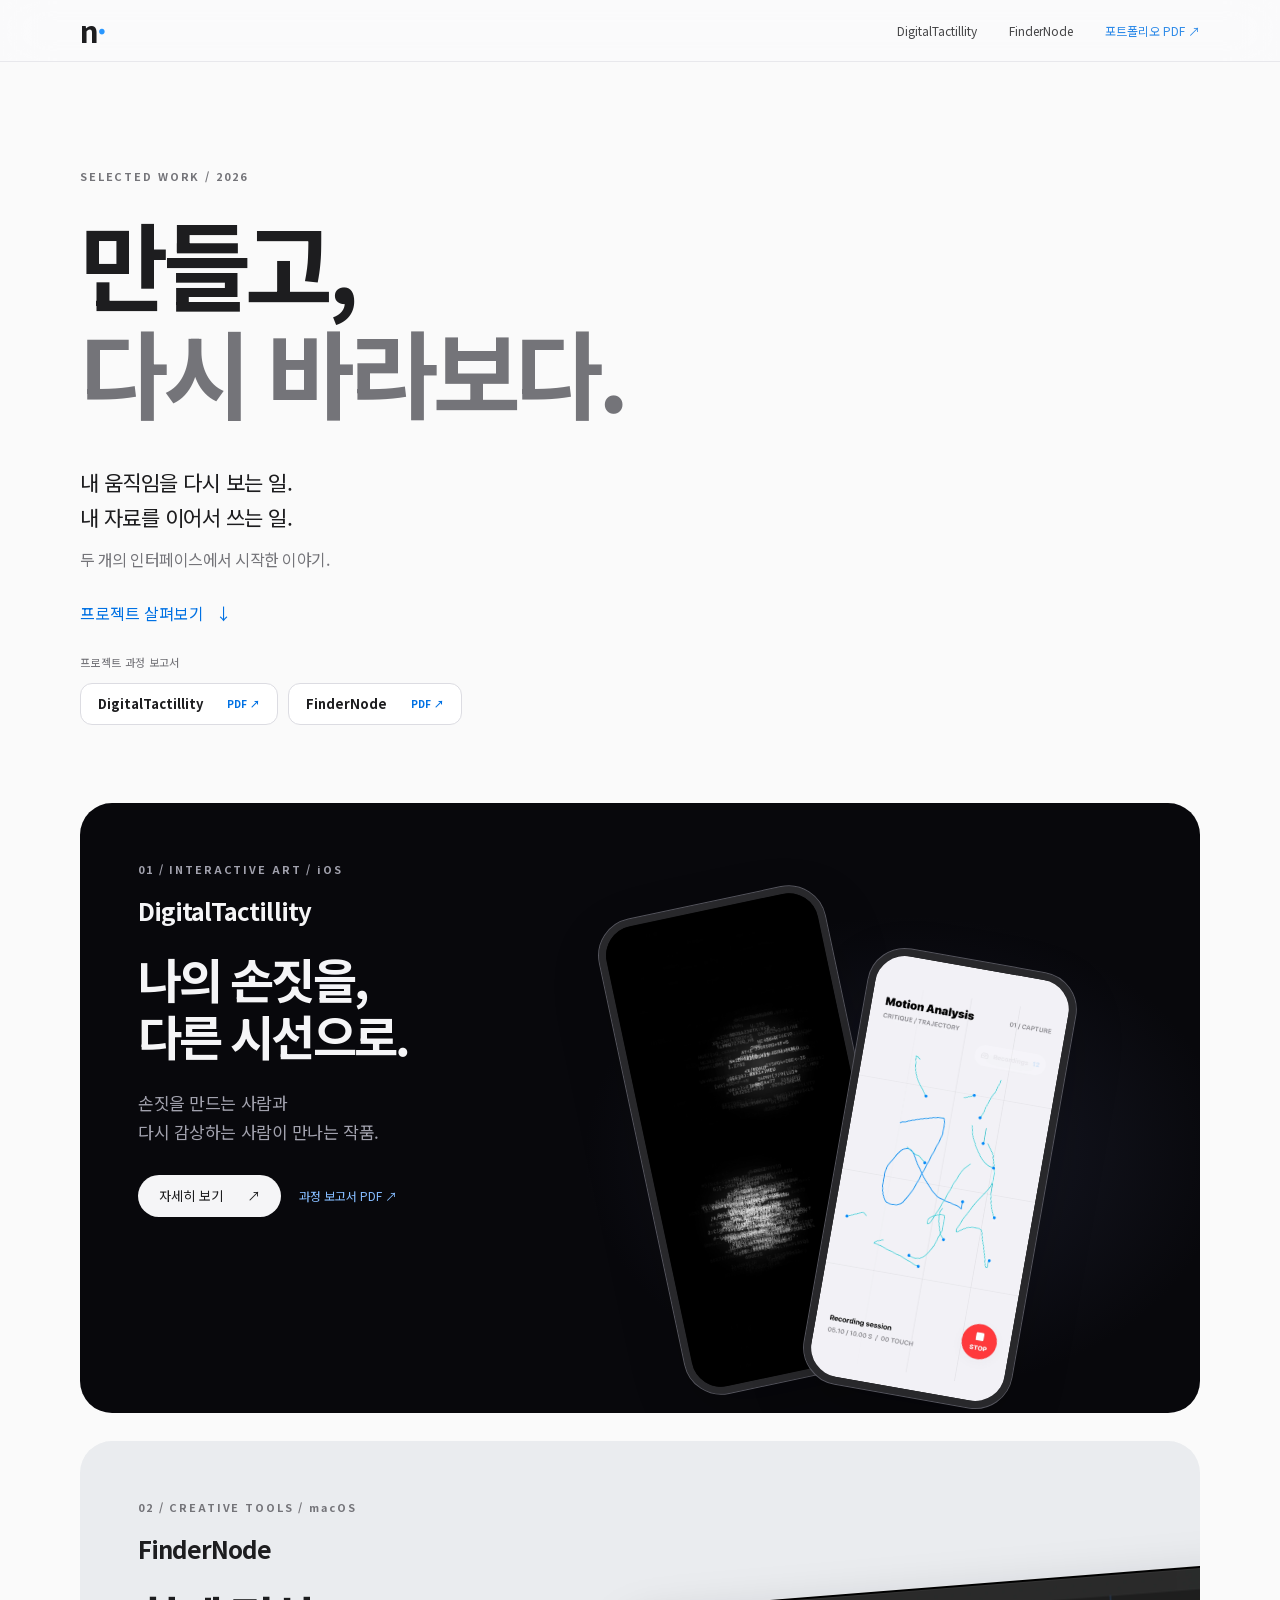
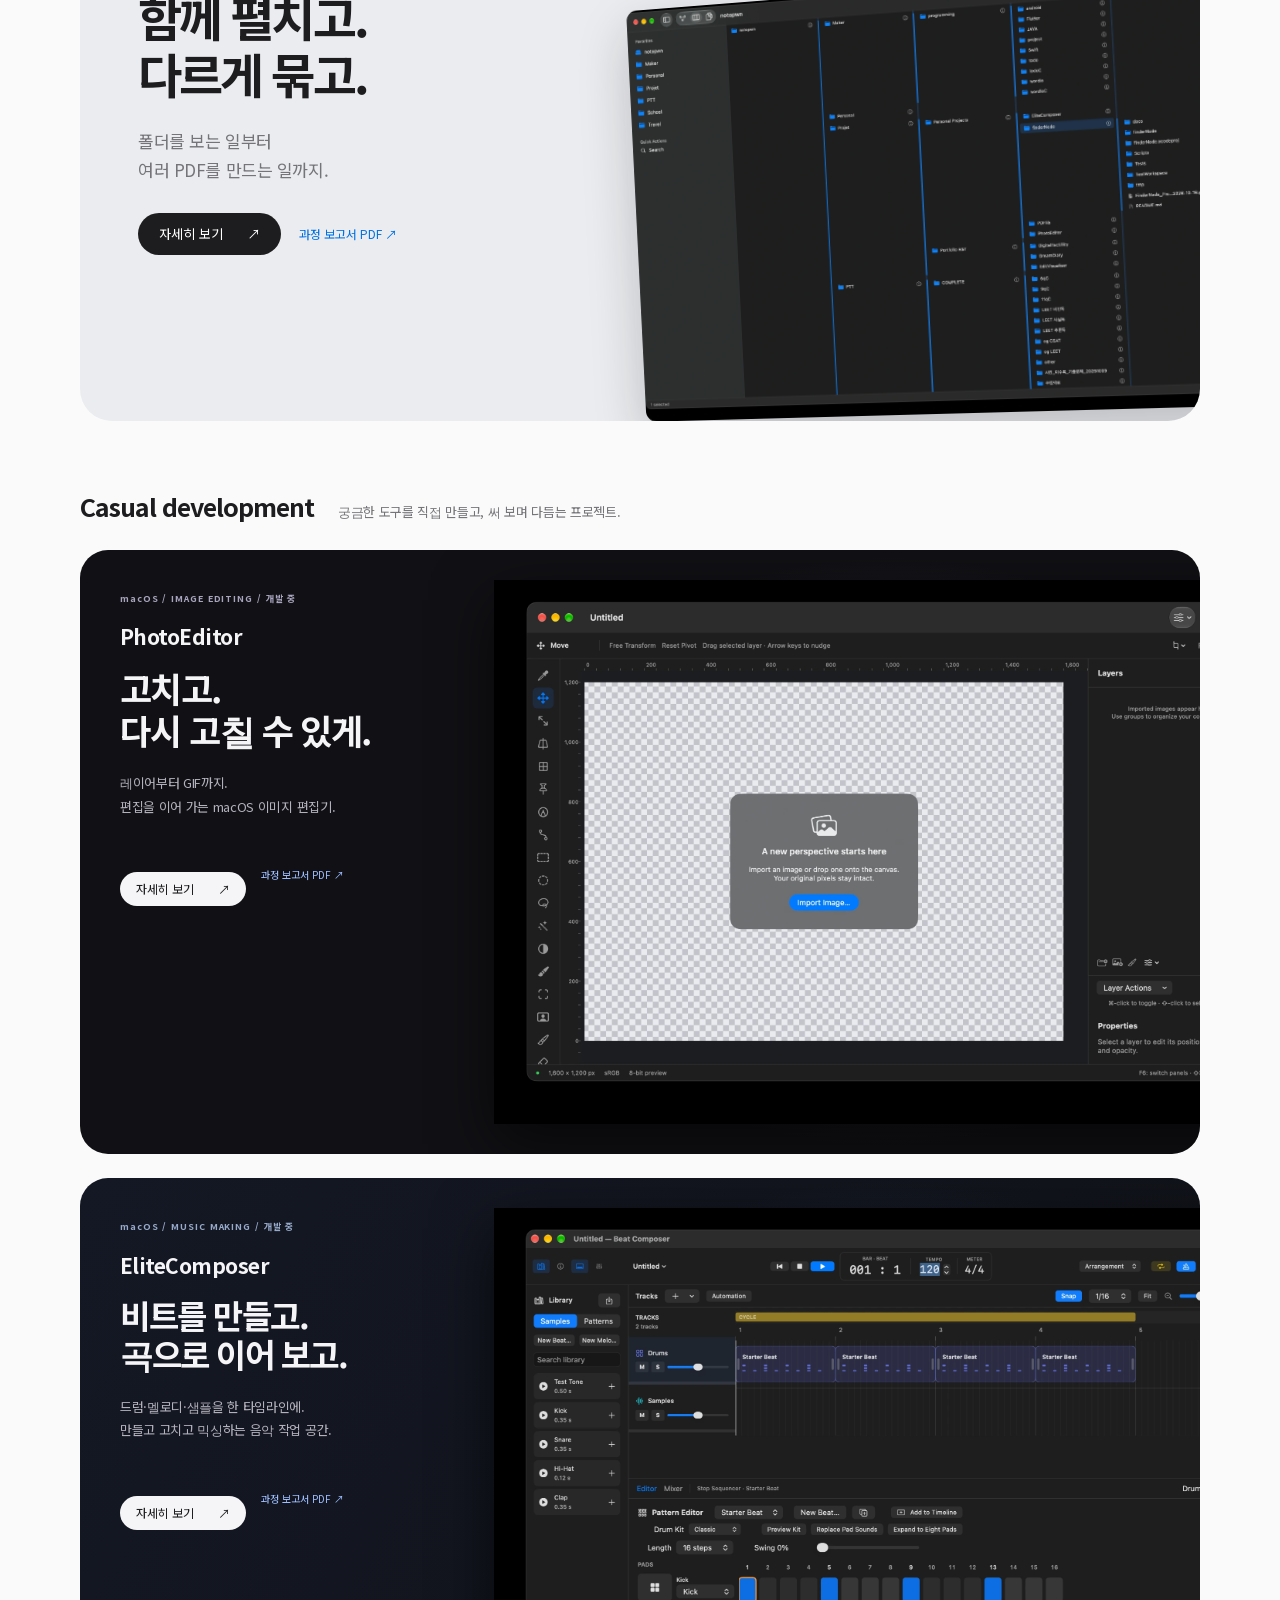
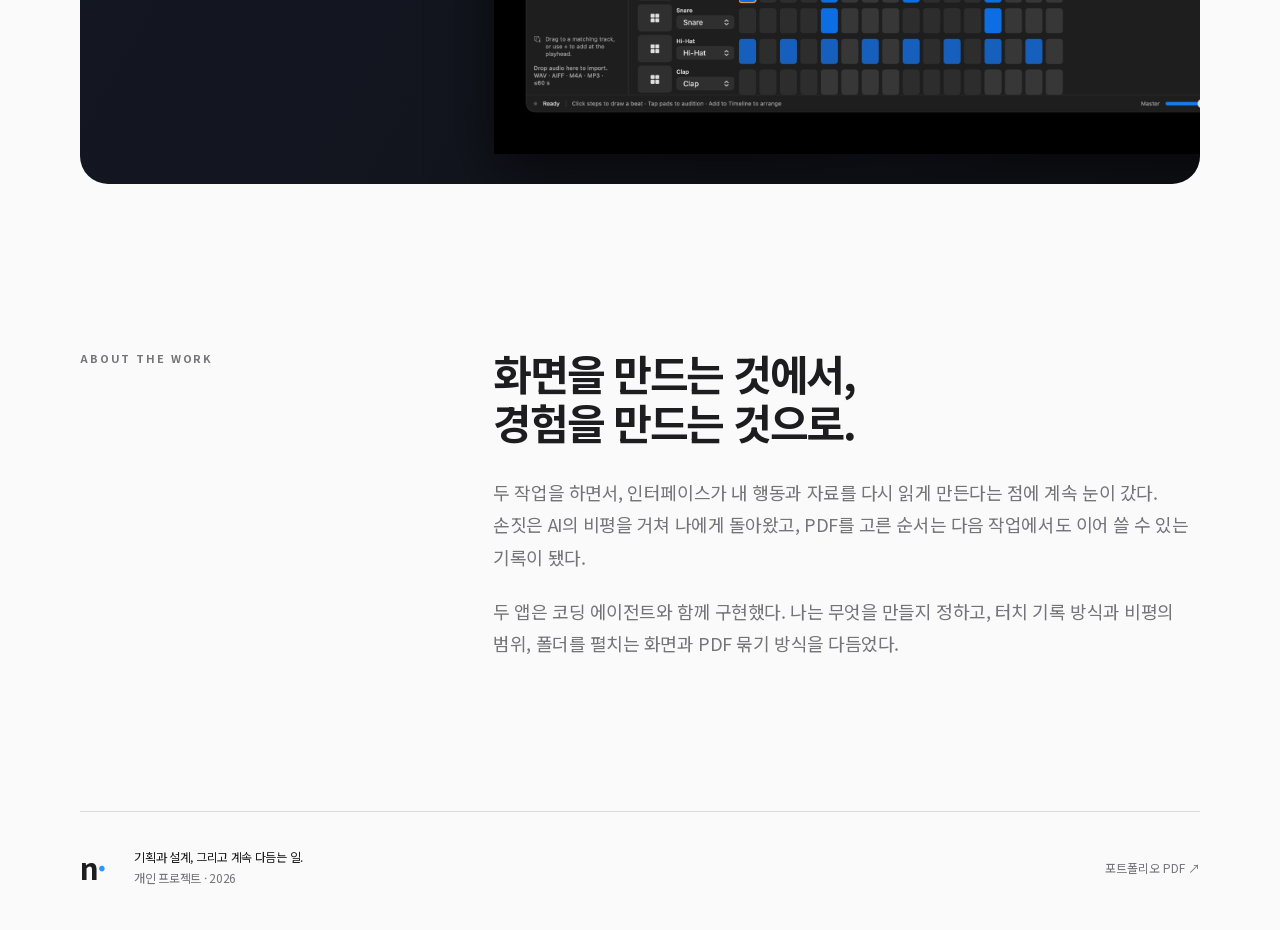
==== commit 4471eb44: "Add EliteComposer project with app screenshots and process report" ====
--- a/index.html
+++ b/index.html
@@ -1,9 +1,9 @@
-<!doctype html><html lang="ko"><head><meta charset="utf-8"><meta name="viewport" content="width=device-width, initial-scale=1"><meta name="description" content="손짓을 만들고 다시 감상하는 DigitalTactillity. 폴더를 펼치고 PDF를 묶는 FinderNode. 두 주요 프로젝트와 작은 개발 실험의 기록."><meta name="theme-color" content="#fafafa"><title>Selected work — notopwn</title><link rel="icon" href="assets/favicon.svg" type="image/svg+xml"><link rel="stylesheet" href="style.css?v=photoeditor-2"></head><body class=""><a class="skip" href="#main">본문으로 건너뛰기</a><header class="nav"><a class="brand" href="./" aria-label="포트폴리오 홈">n<span>·</span></a><nav aria-label="주 메뉴"><a href="digitaltactillity.html">DigitalTactillity</a><a href="findernode.html">FinderNode</a><a class="nav-pdf" href="assets/portfolio.pdf" target="_blank" rel="noopener">포트폴리오 PDF <span aria-hidden="true">↗</span></a></nav></header><main id="main">
+<!doctype html><html lang="ko"><head><meta charset="utf-8"><meta name="viewport" content="width=device-width, initial-scale=1"><meta name="description" content="손짓을 만들고 다시 감상하는 DigitalTactillity. 폴더를 펼치고 PDF를 묶는 FinderNode. 두 주요 프로젝트와 작은 개발 실험의 기록."><meta name="theme-color" content="#fafafa"><title>Selected work — notopwn</title><link rel="icon" href="assets/favicon.svg" type="image/svg+xml"><link rel="stylesheet" href="style.css?v=elitecomposer-1"></head><body class=""><a class="skip" href="#main">본문으로 건너뛰기</a><header class="nav"><a class="brand" href="./" aria-label="포트폴리오 홈">n<span>·</span></a><nav aria-label="주 메뉴"><a href="digitaltactillity.html">DigitalTactillity</a><a href="findernode.html">FinderNode</a><a class="nav-pdf" href="assets/portfolio.pdf" target="_blank" rel="noopener">포트폴리오 PDF <span aria-hidden="true">↗</span></a></nav></header><main id="main">
 <section class="home-intro wrap"><p class="eyebrow">SELECTED WORK / 2026</p><h1>만들고,<br><span class="muted">다시 바라보다.</span></h1><p class="hero-copy">내 움직임을 다시 보는 일.<br>내 자료를 이어서 쓰는 일.<br><span>두 개의 인터페이스에서 시작한 이야기.</span></p><a class="text-link" href="#work">프로젝트 살펴보기 <span>↓</span></a><div class="report-shortcuts" id="reports" aria-label="프로젝트 과정 보고서"><p>프로젝트 과정 보고서</p><div><a href="assets/digitaltactillity-process-report.pdf" target="_blank" rel="noopener">DigitalTactillity <span>PDF ↗</span></a><a href="assets/findernode-process-report.pdf" target="_blank" rel="noopener">FinderNode <span>PDF ↗</span></a></div></div></section>
 <div id="work" class="work-list wrap">
 <article class="work-card tactile-card reveal"><div class="card-copy"><p class="eyebrow">01 / INTERACTIVE ART / iOS</p><h2>DigitalTactillity</h2><p class="card-headline">나의 손짓을,<br>다른 시선으로.</p><p>손짓을 만드는 사람과<br>다시 감상하는 사람이 만나는 작품.</p><a class="button light" href="digitaltactillity.html">자세히 보기 <span>↗</span></a><a class="card-report" href="assets/digitaltactillity-process-report.pdf" target="_blank" rel="noopener">과정 보고서 PDF ↗</a></div><div class="tactile-stage" aria-hidden="true"><div class="stage-glow"></div><div class="phone phone-tactile"><img src="assets/tactile.webp" alt="" fetchpriority="high"></div><div class="phone phone-trajectory"><img src="assets/trajectory.webp" alt=""></div></div></article>
 <article class="work-card finder-card reveal"><div class="card-copy"><p class="eyebrow">02 / CREATIVE TOOLS / macOS</p><h2>FinderNode</h2><p class="card-headline">함께 펼치고.<br>다르게 묶고.</p><p>폴더를 보는 일부터<br>여러 PDF를 만드는 일까지.</p><a class="button" href="findernode.html">자세히 보기 <span>↗</span></a><a class="card-report" href="assets/findernode-process-report.pdf" target="_blank" rel="noopener">과정 보고서 PDF ↗</a></div><div class="finder-preview"><img src="assets/finder-columns.webp" alt="여러 폴더를 병렬로 펼친 FinderNode의 실제 화면" loading="lazy"></div></article>
 </div>
 <section class="casual-section wrap" id="casual-development" aria-labelledby="casual-heading"><div class="casual-heading"><h2 id="casual-heading">Casual development</h2><p>궁금한 도구를 직접 만들고, 써 보며 다듬는 프로젝트.</p></div>
-<article class="side-project"><div class="side-copy"><p class="eyebrow">macOS / IMAGE EDITING / 개발 중</p><h3>PhotoEditor</h3><p class="side-headline">고치고.<br>다시 고칠 수 있게.</p><p class="side-description">레이어부터 GIF까지.<br>편집을 이어 가는 macOS 이미지 편집기.</p><div class="side-actions"><a class="button light" href="photoeditor.html">자세히 보기 <span aria-hidden="true">↗</span></a><a class="side-report" href="assets/photoeditor-process-report.pdf" target="_blank" rel="noopener">과정 보고서 PDF ↗</a></div></div><a class="side-visual" href="photoeditor.html" aria-label="PhotoEditor 상세 페이지 보기"><img src="assets/photoeditor-workspace.webp" alt="중앙 캔버스와 왼쪽 도구, 오른쪽 레이어 패널이 있는 PhotoEditor의 실제 화면" loading="lazy" width="2048" height="1411"></a></article></section>
+<article class="side-project"><div class="side-copy"><p class="eyebrow">macOS / IMAGE EDITING / 개발 중</p><h3>PhotoEditor</h3><p class="side-headline">고치고.<br>다시 고칠 수 있게.</p><p class="side-description">레이어부터 GIF까지.<br>편집을 이어 가는 macOS 이미지 편집기.</p><div class="side-actions"><a class="button light" href="photoeditor.html">자세히 보기 <span aria-hidden="true">↗</span></a><a class="side-report" href="assets/photoeditor-process-report.pdf" target="_blank" rel="noopener">과정 보고서 PDF ↗</a></div></div><a class="side-visual" href="photoeditor.html" aria-label="PhotoEditor 상세 페이지 보기"><img src="assets/photoeditor-workspace.webp" alt="중앙 캔버스와 왼쪽 도구, 오른쪽 레이어 패널이 있는 PhotoEditor의 실제 화면" loading="lazy" width="2048" height="1411"></a></article><article class="side-project ec-side"><div class="side-copy"><p class="eyebrow">macOS / MUSIC MAKING / 개발 중</p><h3>EliteComposer</h3><p class="side-headline">비트를 만들고.<br>곡으로 이어 보고.</p><p class="side-description">드럼·멜로디·샘플을 한 타임라인에.<br>만들고 고치고 믹싱하는 음악 작업 공간.</p><div class="side-actions"><a class="button light" href="elitecomposer.html">자세히 보기 <span aria-hidden="true">↗</span></a><a class="side-report" href="assets/elitecomposer-process-report.pdf" target="_blank" rel="noopener">과정 보고서 PDF ↗</a></div></div><a class="side-visual" href="elitecomposer.html" aria-label="EliteComposer 상세 페이지 보기"><img src="assets/elitecomposer-sequencer.webp" width="2048" height="1415" alt="드럼 스텝 시퀀서와 반복 패턴이 배치된 EliteComposer 실제 화면" loading="lazy"></a></article></section>
 <section class="about-section wrap reveal"><p class="eyebrow">ABOUT THE WORK</p><div><h2>화면을 만드는 것에서,<br>경험을 만드는 것으로.</h2><p>두 작업을 하면서, 인터페이스가 내 행동과 자료를 다시 읽게 만든다는 점에 계속 눈이 갔다. 손짓은 AI의 비평을 거쳐 나에게 돌아왔고, PDF를 고른 순서는 다음 작업에서도 이어 쓸 수 있는 기록이 됐다.</p><p>두 앱은 코딩 에이전트와 함께 구현했다. 나는 무엇을 만들지 정하고, 터치 기록 방식과 비평의 범위, 폴더를 펼치는 화면과 PDF 묶기 방식을 다듬었다.</p></div></section></main><footer class="footer wrap"><a class="brand" href="./">n<span>·</span></a><p>기획과 설계, 그리고 계속 다듬는 일.<br><span>개인 프로젝트 · 2026</span></p><a href="assets/portfolio.pdf" target="_blank" rel="noopener">포트폴리오 PDF ↗</a></footer><dialog class="viewer" aria-label="프로젝트 미디어"><button class="viewer-close" aria-label="닫기">×</button><div class="viewer-content"></div></dialog><script src="site.js"></script></body></html>
--- a/style.css
+++ b/style.css
@@ -12,3 +12,8 @@
 .pe-back{display:inline-block;font-size:12px;color:var(--secondary);margin-bottom:48px}.pe-hero{padding-top:30px;text-align:center}.pe-hero>.eyebrow{color:#777084}.pe-hero .product-name{font-size:23px;margin:20px 0 25px}.pe-hero h1{font-size:68px;line-height:1.14;letter-spacing:-.06em}.pe-hero h1>span{color:#85808f}.pe-hero-copy{font-size:20px;color:#747079;line-height:1.75;margin-top:28px}.pe-tags{display:flex;justify-content:center;gap:9px;flex-wrap:wrap;margin:28px 0 35px}.pe-tags span{font-size:11px;padding:7px 12px;border:1px solid #ddd9e4;border-radius:30px;color:#706778}.pe-screen{display:block;width:100%;background:#000;border-radius:24px;overflow:hidden;box-shadow:0 28px 70px #24203026}.pe-screen img{width:100%}.pe-hero .media-caption{margin-top:20px}.pe-feature-grid{display:grid;grid-template-columns:repeat(3,minmax(0,1fr));gap:20px;margin-top:55px}.pe-feature-grid article{padding:30px 28px;background:#efedf3;border-radius:22px}.pe-feature-grid article>span{font-size:10px;letter-spacing:.09em;color:#81758c}.pe-feature-grid h3{font-size:23px;line-height:1.3;margin:27px 0 15px}.pe-feature-grid p{font-size:14px;color:#747079;line-height:1.9}.pe-model{padding:100px 0;background:#141319;color:#f5f5f7}.pe-model-grid{display:grid;grid-template-columns:1fr 1fr;gap:70px;align-items:center}.pe-model h2{font-size:45px;line-height:1.2;margin:22px 0 27px}.pe-model-grid>div>p:not(.eyebrow){font-size:16px;color:#b5b0bf;margin-top:16px;line-height:1.9}.pe-model-diagram{padding:28px;border:1px solid #48424e;border-radius:24px;background:#201e27}.pe-model-diagram>p{font-size:10px!important;margin:0 0 23px!important;letter-spacing:.08em;color:#a6a0b0}.pe-source{padding:16px;border:1px solid #51475f;border-radius:12px;font-size:13px}.pe-source span{float:right;color:#a89fb8;font-size:11px}.pe-document{margin-top:24px;position:relative;border:1px solid #8d7da5;border-radius:15px;padding:22px 17px;background:#322b3d}.pe-document:before{content:"";position:absolute;height:24px;width:1px;background:#8d7da5;left:50%;top:-25px}.pe-document>strong{font-size:17px}.pe-document>div{display:grid;grid-template-columns:1fr 1fr;gap:8px;margin-top:18px}.pe-document>div>span{font-size:11px;background:#443b51;padding:10px;border-radius:7px}.pe-outputs{display:grid;grid-template-columns:1fr 1fr;gap:14px;margin-top:24px}.pe-outputs>div{border:1px solid #575060;border-radius:12px;padding:16px 12px;text-align:center}.pe-outputs strong{display:block;font-size:13px}.pe-outputs span{display:block;font-size:10px;color:#aba2b8;margin-top:7px}.pe-model-diagram small{display:block;font-size:10px;color:#a59eaf;line-height:1.7;margin-top:18px}.pe-workflow{margin-top:55px;border-top:1px solid var(--line)}.pe-workflow article{display:grid;grid-template-columns:65px 1fr;gap:25px;padding:32px 0;border-bottom:1px solid var(--line)}.pe-workflow article>span{font-size:15px;color:#9b8baa;padding-top:5px}.pe-workflow h3{font-size:27px;margin-bottom:13px}.pe-workflow p{font-size:16px;color:var(--secondary);max-width:780px}.pe-export{padding:85px 0;background:#eeebf3}.pe-export h2{font-size:47px;margin:22px 0 25px;line-height:1.2}.pe-export p:not(.eyebrow){font-size:18px;max-width:670px;color:#747079}.pe-export .text-link{font-size:14px;margin-top:25px}
 @media(max-width:850px){.side-project{grid-template-columns:40% 60%}.side-copy{padding-left:28px}.side-headline{font-size:31px}.side-actions{align-items:flex-start;flex-direction:column}.pe-model-grid{gap:35px}.pe-feature-grid{gap:12px}.pe-feature-grid article{padding:25px 20px}.pe-feature-grid h3{font-size:21px}}
 @media(max-width:650px){.casual-section{padding-top:48px}.casual-heading{display:block}.casual-heading h2{font-size:23px}.casual-heading>p{font-size:12px;line-height:1.8;margin-top:12px}.side-project{grid-template-columns:1fr;border-radius:22px;min-height:0}.side-copy{padding:30px 27px 0}.side-headline{font-size:32px;margin-top:14px}.side-headline br{display:none}.side-description{margin-top:15px}.side-copy h3{margin-top:16px;font-size:19px}.side-actions{flex-direction:row;align-items:center;margin-top:23px}.side-visual{width:100%;padding:23px 8px 12px;margin:0}.pe-back{margin-bottom:35px}.pe-hero{padding-top:22px}.pe-hero .product-name{font-size:19px;margin:17px 0 22px}.pe-hero h1{font-size:41px;line-height:1.2}.pe-hero-copy{font-size:16px;margin-top:23px}.pe-tags{gap:6px;margin:25px 0}.pe-tags span{font-size:9px;padding:6px 9px}.pe-screen{border-radius:13px;box-shadow:0 15px 35px #24203024}.pe-hero .media-caption{font-size:10px;line-height:1.8}.pe-feature-grid{grid-template-columns:1fr;margin-top:35px;gap:15px}.pe-feature-grid article{padding:27px}.pe-feature-grid h3{font-size:24px;margin:18px 0 13px}.pe-model{padding:65px 0}.pe-model-grid{grid-template-columns:1fr;gap:35px}.pe-model h2{font-size:35px}.pe-model-grid>div>p:not(.eyebrow){font-size:15px}.pe-model-diagram{padding:23px}.pe-workflow{margin-top:35px}.pe-workflow article{grid-template-columns:25px 1fr;gap:15px;padding:25px 0}.pe-workflow h3{font-size:23px;line-height:1.3}.pe-workflow p{font-size:14px}.pe-export{padding:65px 0}.pe-export h2{font-size:35px}.pe-export p:not(.eyebrow){font-size:16px}}
+
+/* EliteComposer: compact visual block and music project detail. */
+.ec-side{margin-top:24px;background:linear-gradient(120deg,#141824,#101217)}.ec-side .side-visual{background:radial-gradient(ellipse at center,#263554,transparent 70%)}.ec-side .eyebrow{color:#98aacb}.ec-side .side-headline{font-size:33px}.ec-hero h1>span{color:#7787a6}.ec-hero .pe-tags span{border-color:#d5ddea;color:#647798}.ec-creation-grid{display:grid;grid-template-columns:.85fr 1.35fr;align-items:center;gap:55px;margin-top:65px}.ec-creation-grid h3{font-size:34px;line-height:1.2;margin:19px 0 25px}.ec-creation-grid>div>p:not(.eyebrow){font-size:15px;color:var(--secondary);line-height:1.9;margin-top:17px}.ec-shot,.ec-wide-shot{display:block;overflow:hidden;border-radius:22px;background:#000;box-shadow:0 18px 45px #1c294526;width:100%}.ec-shot img,.ec-wide-shot img{width:100%}.ec-features article{background:#edf0f5}.ec-features article>span{color:#617a9e}.ec-arrangement{background:#131923;color:#f5f5f7;padding:95px 0}.ec-arrangement-grid{display:grid;grid-template-columns:1.1fr 1fr;gap:75px;align-items:center}.ec-arrangement h2{font-size:43px;line-height:1.23;margin:23px 0 27px}.ec-arrangement-grid>div>p:not(.eyebrow){font-size:16px;color:#acb7ca;line-height:1.9;margin-top:17px}.ec-source-diagram{background:#1c2535;border:1px solid #39465e;border-radius:24px;padding:30px}.ec-source-diagram>p{font-size:10px;letter-spacing:.05em;color:#a6b4ce}.ec-pattern{border:1px solid #607ba9;border-radius:14px;padding:22px;margin:26px 0 31px;background:#263450}.ec-pattern>span{font-size:10px;color:#a0b7de;display:block;margin-bottom:9px}.ec-pattern strong{font-size:19px}.ec-pattern>div{display:flex;gap:7px;margin-top:25px}.ec-pattern i{height:23px;flex:1;background:#5b79bc;border-radius:4px}.ec-pattern i:nth-child(2n){background:#334462}.ec-clip-row{display:grid;grid-template-columns:repeat(3,1fr);gap:8px}.ec-clip-row>span{border:1px solid #52698f;background:#293951;font-size:12px;padding:13px 9px;border-radius:10px;text-align:center}.ec-clip-row small{display:block;font-size:9px;color:#9eb1d1;margin-top:7px}.ec-source-diagram .ec-diagram-note{font-size:11px;margin-top:24px;line-height:1.9;letter-spacing:0;color:#a6b4ce}.ec-workspace-notes{display:grid;grid-template-columns:repeat(3,minmax(0,1fr));gap:35px;margin-top:50px}.ec-workspace-notes article>span{font-size:10px;color:#7186aa;letter-spacing:.1em}.ec-workspace-notes h3{font-size:23px;line-height:1.3;margin:17px 0}.ec-workspace-notes p{font-size:14px;color:var(--secondary);line-height:1.9}.ec-save{background:#eaf0f8}.ec-page .pe-tags span{border-color:#d5ddea;color:#647798}
+@media(max-width:850px){.ec-side .side-headline{font-size:29px}.ec-creation-grid{gap:30px}.ec-arrangement-grid{gap:35px}.ec-arrangement h2{font-size:35px}.ec-workspace-notes{gap:20px}}
+@media(max-width:650px){.ec-side{margin-top:20px}.ec-side .side-headline{font-size:30px}.ec-side .side-headline br{display:block}.ec-hero h1{font-size:38px}.ec-creation-grid{grid-template-columns:1fr;gap:30px;margin-top:35px}.ec-creation-grid h3{font-size:30px}.ec-creation-grid>div>p:not(.eyebrow){font-size:15px}.ec-shot,.ec-wide-shot{border-radius:13px}.ec-arrangement{padding:65px 0}.ec-arrangement-grid{grid-template-columns:1fr;gap:35px}.ec-arrangement h2{font-size:33px}.ec-arrangement-grid>div>p:not(.eyebrow){font-size:15px}.ec-source-diagram{padding:23px}.ec-workspace-notes{grid-template-columns:1fr;gap:30px;margin-top:35px}.ec-workspace-notes h3{font-size:24px;margin:14px 0}.ec-clip-row>span{font-size:11px}.ec-pattern strong{font-size:18px}}
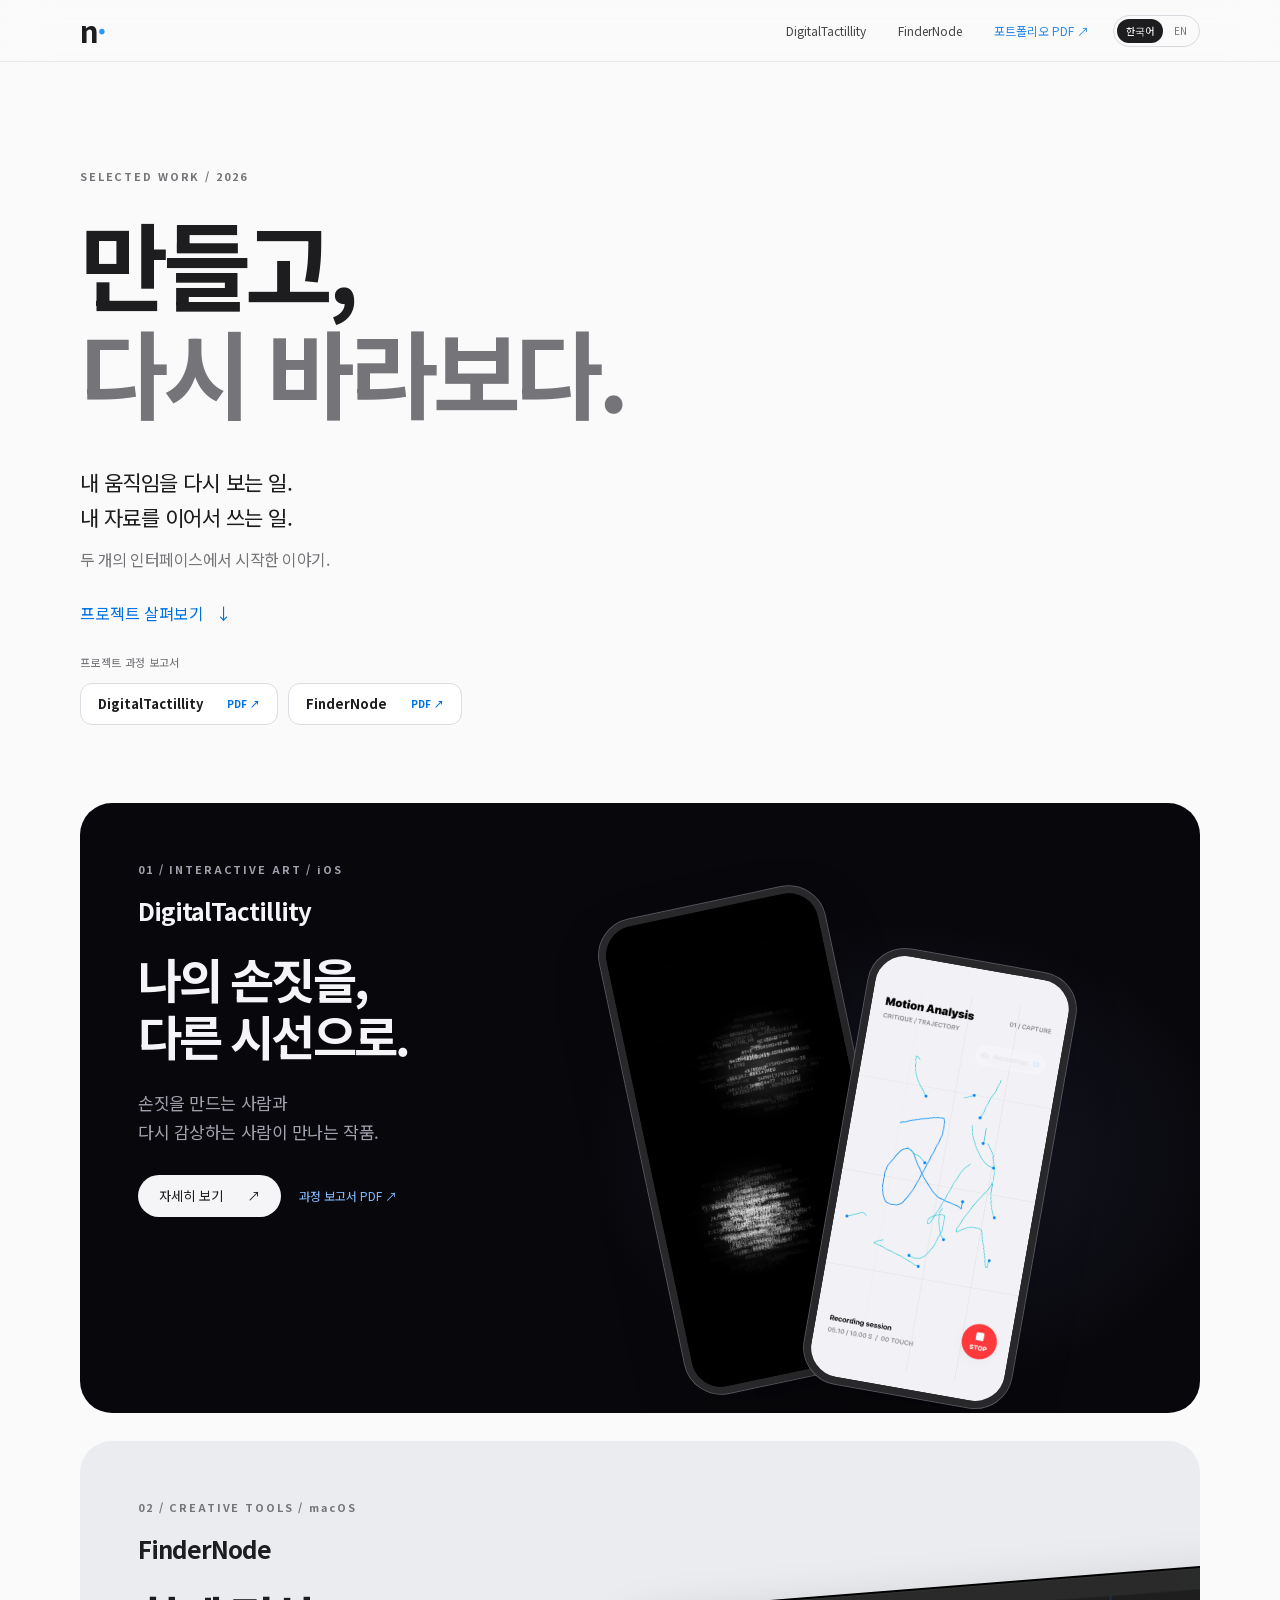
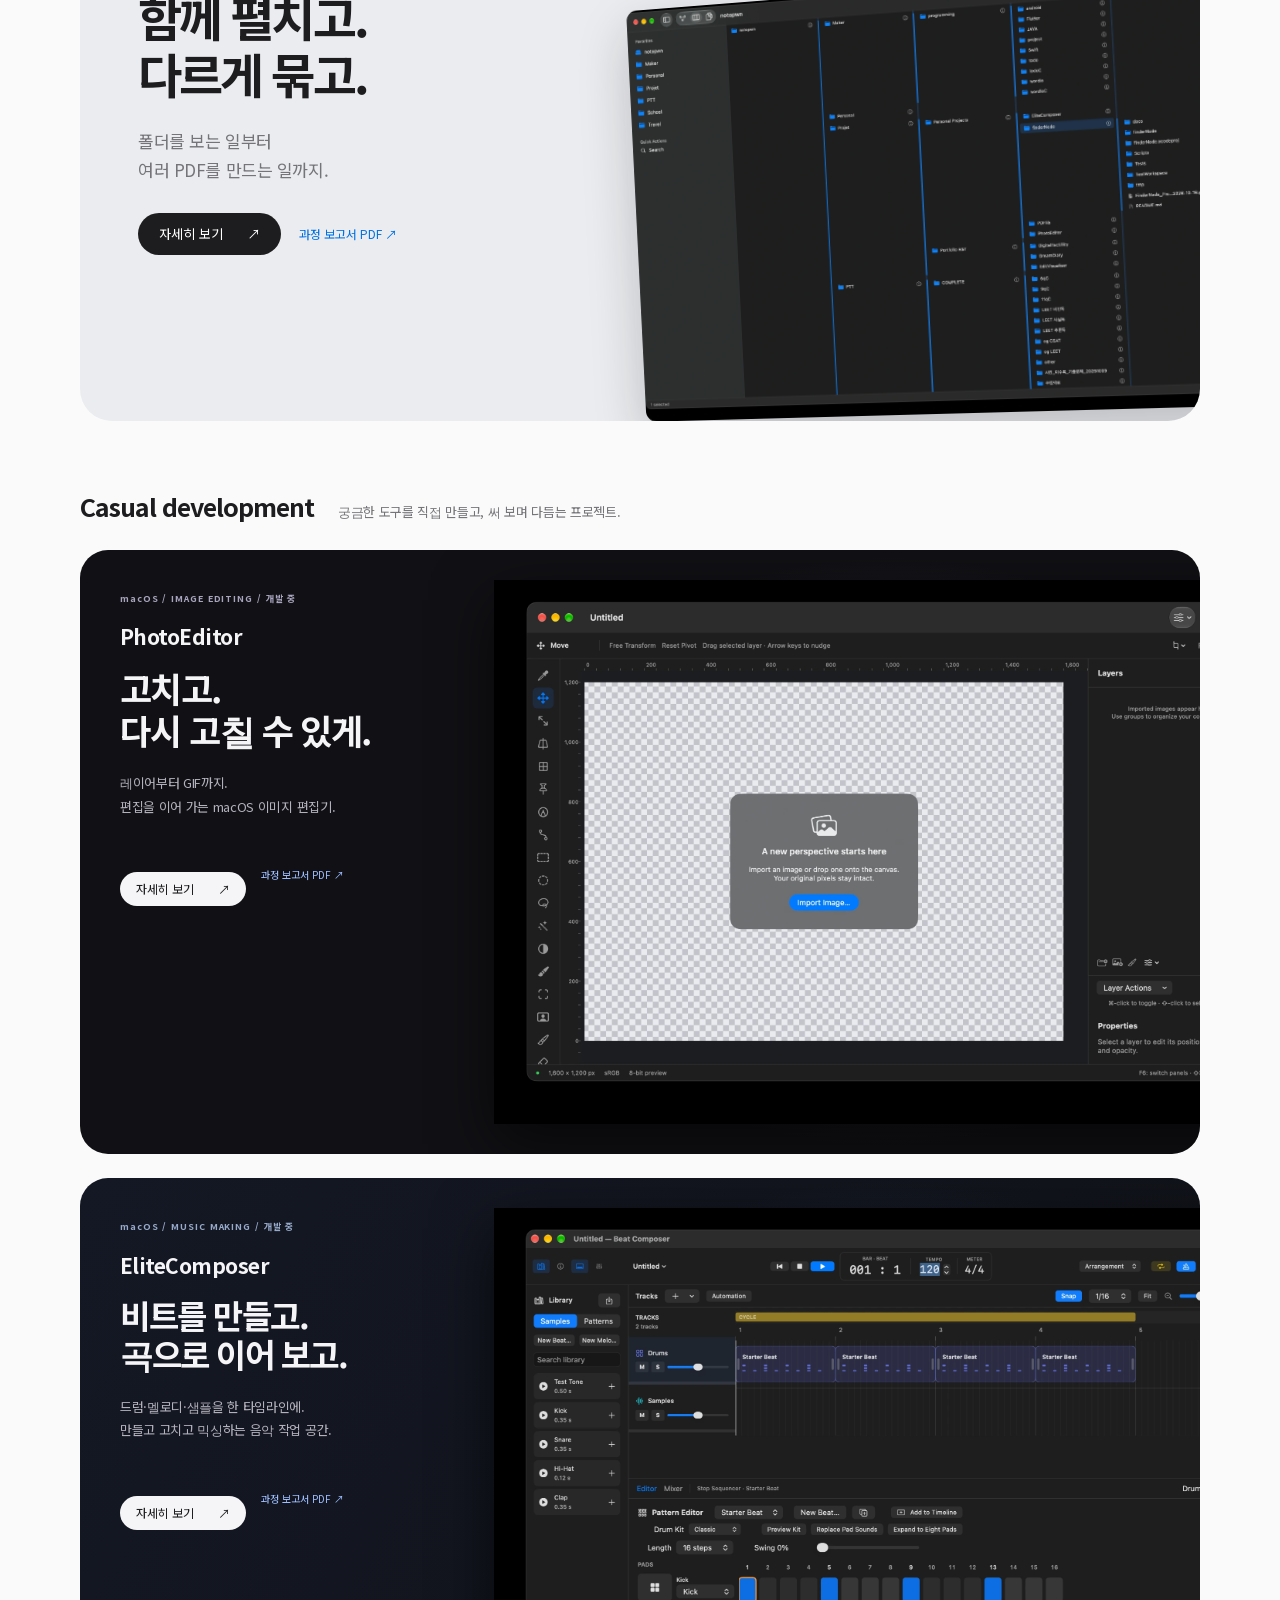
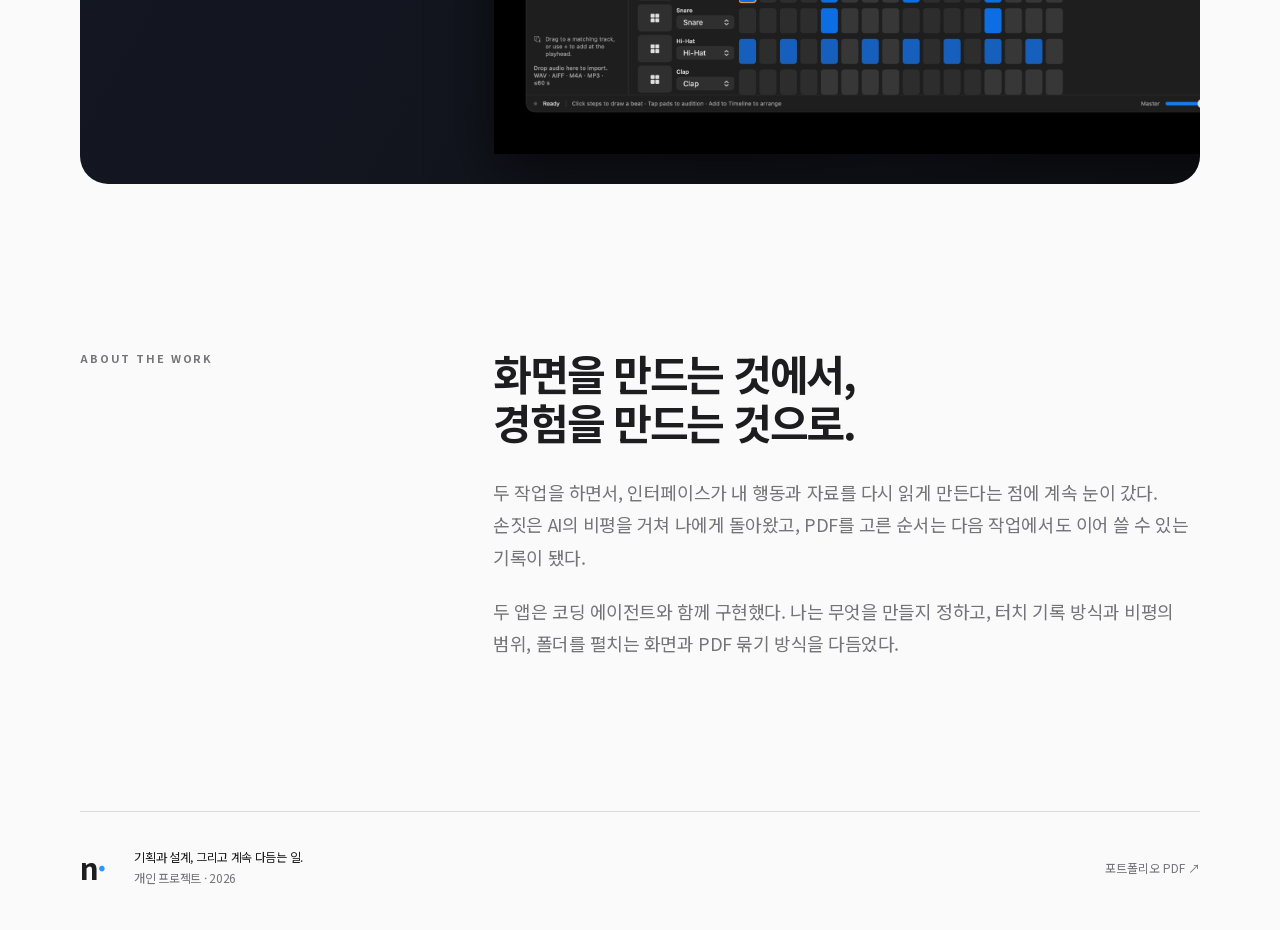
==== commit ebb97a47: "Add Korean and English pages with persistent language selection" ====
--- a/index.html
+++ b/index.html
@@ -1,4 +1,4 @@
-<!doctype html><html lang="ko"><head><meta charset="utf-8"><meta name="viewport" content="width=device-width, initial-scale=1"><meta name="description" content="손짓을 만들고 다시 감상하는 DigitalTactillity. 폴더를 펼치고 PDF를 묶는 FinderNode. 두 주요 프로젝트와 작은 개발 실험의 기록."><meta name="theme-color" content="#fafafa"><title>Selected work — notopwn</title><link rel="icon" href="assets/favicon.svg" type="image/svg+xml"><link rel="stylesheet" href="style.css?v=elitecomposer-1"></head><body class=""><a class="skip" href="#main">본문으로 건너뛰기</a><header class="nav"><a class="brand" href="./" aria-label="포트폴리오 홈">n<span>·</span></a><nav aria-label="주 메뉴"><a href="digitaltactillity.html">DigitalTactillity</a><a href="findernode.html">FinderNode</a><a class="nav-pdf" href="assets/portfolio.pdf" target="_blank" rel="noopener">포트폴리오 PDF <span aria-hidden="true">↗</span></a></nav></header><main id="main">
+<!doctype html><html lang="ko" data-language="ko" data-page="index.html"><head><meta charset="utf-8"><meta name="viewport" content="width=device-width, initial-scale=1"><meta name="description" content="손짓을 만들고 다시 감상하는 DigitalTactillity. 폴더를 펼치고 PDF를 묶는 FinderNode. 두 주요 프로젝트와 작은 개발 실험의 기록."><meta name="theme-color" content="#fafafa"><title>Selected work — notopwn</title><link rel="icon" href="assets/favicon.svg" type="image/svg+xml"><link rel="stylesheet" href="style.css?v=bilingual-1"><script src="locale.js?v=bilingual-1"></script><link rel="canonical" href="https://notopwn.github.io/art-technology-portfolio/index.html"><link rel="alternate" hreflang="ko" href="https://notopwn.github.io/art-technology-portfolio/index.html"><link rel="alternate" hreflang="en" href="https://notopwn.github.io/art-technology-portfolio/en/index.html"><link rel="alternate" hreflang="x-default" href="https://notopwn.github.io/art-technology-portfolio/index.html"></head><body class=""><a class="skip" href="#main">본문으로 건너뛰기</a><header class="nav"><a class="brand" href="./" aria-label="포트폴리오 홈">n<span>·</span></a><nav aria-label="주 메뉴"><a href="digitaltactillity.html">DigitalTactillity</a><a href="findernode.html">FinderNode</a><a class="nav-pdf" href="assets/portfolio.pdf" target="_blank" rel="noopener">포트폴리오 PDF <span aria-hidden="true">↗</span></a></nav><div class="language-switch" role="group" aria-label="언어 선택"><a href="index.html" lang="ko" data-language-choice="ko" aria-current="true">한국어</a><a href="en/index.html" lang="en" data-language-choice="en">EN</a></div></header><main id="main">
 <section class="home-intro wrap"><p class="eyebrow">SELECTED WORK / 2026</p><h1>만들고,<br><span class="muted">다시 바라보다.</span></h1><p class="hero-copy">내 움직임을 다시 보는 일.<br>내 자료를 이어서 쓰는 일.<br><span>두 개의 인터페이스에서 시작한 이야기.</span></p><a class="text-link" href="#work">프로젝트 살펴보기 <span>↓</span></a><div class="report-shortcuts" id="reports" aria-label="프로젝트 과정 보고서"><p>프로젝트 과정 보고서</p><div><a href="assets/digitaltactillity-process-report.pdf" target="_blank" rel="noopener">DigitalTactillity <span>PDF ↗</span></a><a href="assets/findernode-process-report.pdf" target="_blank" rel="noopener">FinderNode <span>PDF ↗</span></a></div></div></section>
 <div id="work" class="work-list wrap">
 <article class="work-card tactile-card reveal"><div class="card-copy"><p class="eyebrow">01 / INTERACTIVE ART / iOS</p><h2>DigitalTactillity</h2><p class="card-headline">나의 손짓을,<br>다른 시선으로.</p><p>손짓을 만드는 사람과<br>다시 감상하는 사람이 만나는 작품.</p><a class="button light" href="digitaltactillity.html">자세히 보기 <span>↗</span></a><a class="card-report" href="assets/digitaltactillity-process-report.pdf" target="_blank" rel="noopener">과정 보고서 PDF ↗</a></div><div class="tactile-stage" aria-hidden="true"><div class="stage-glow"></div><div class="phone phone-tactile"><img src="assets/tactile.webp" alt="" fetchpriority="high"></div><div class="phone phone-trajectory"><img src="assets/trajectory.webp" alt=""></div></div></article>
@@ -6,4 +6,4 @@
 </div>
 <section class="casual-section wrap" id="casual-development" aria-labelledby="casual-heading"><div class="casual-heading"><h2 id="casual-heading">Casual development</h2><p>궁금한 도구를 직접 만들고, 써 보며 다듬는 프로젝트.</p></div>
 <article class="side-project"><div class="side-copy"><p class="eyebrow">macOS / IMAGE EDITING / 개발 중</p><h3>PhotoEditor</h3><p class="side-headline">고치고.<br>다시 고칠 수 있게.</p><p class="side-description">레이어부터 GIF까지.<br>편집을 이어 가는 macOS 이미지 편집기.</p><div class="side-actions"><a class="button light" href="photoeditor.html">자세히 보기 <span aria-hidden="true">↗</span></a><a class="side-report" href="assets/photoeditor-process-report.pdf" target="_blank" rel="noopener">과정 보고서 PDF ↗</a></div></div><a class="side-visual" href="photoeditor.html" aria-label="PhotoEditor 상세 페이지 보기"><img src="assets/photoeditor-workspace.webp" alt="중앙 캔버스와 왼쪽 도구, 오른쪽 레이어 패널이 있는 PhotoEditor의 실제 화면" loading="lazy" width="2048" height="1411"></a></article><article class="side-project ec-side"><div class="side-copy"><p class="eyebrow">macOS / MUSIC MAKING / 개발 중</p><h3>EliteComposer</h3><p class="side-headline">비트를 만들고.<br>곡으로 이어 보고.</p><p class="side-description">드럼·멜로디·샘플을 한 타임라인에.<br>만들고 고치고 믹싱하는 음악 작업 공간.</p><div class="side-actions"><a class="button light" href="elitecomposer.html">자세히 보기 <span aria-hidden="true">↗</span></a><a class="side-report" href="assets/elitecomposer-process-report.pdf" target="_blank" rel="noopener">과정 보고서 PDF ↗</a></div></div><a class="side-visual" href="elitecomposer.html" aria-label="EliteComposer 상세 페이지 보기"><img src="assets/elitecomposer-sequencer.webp" width="2048" height="1415" alt="드럼 스텝 시퀀서와 반복 패턴이 배치된 EliteComposer 실제 화면" loading="lazy"></a></article></section>
-<section class="about-section wrap reveal"><p class="eyebrow">ABOUT THE WORK</p><div><h2>화면을 만드는 것에서,<br>경험을 만드는 것으로.</h2><p>두 작업을 하면서, 인터페이스가 내 행동과 자료를 다시 읽게 만든다는 점에 계속 눈이 갔다. 손짓은 AI의 비평을 거쳐 나에게 돌아왔고, PDF를 고른 순서는 다음 작업에서도 이어 쓸 수 있는 기록이 됐다.</p><p>두 앱은 코딩 에이전트와 함께 구현했다. 나는 무엇을 만들지 정하고, 터치 기록 방식과 비평의 범위, 폴더를 펼치는 화면과 PDF 묶기 방식을 다듬었다.</p></div></section></main><footer class="footer wrap"><a class="brand" href="./">n<span>·</span></a><p>기획과 설계, 그리고 계속 다듬는 일.<br><span>개인 프로젝트 · 2026</span></p><a href="assets/portfolio.pdf" target="_blank" rel="noopener">포트폴리오 PDF ↗</a></footer><dialog class="viewer" aria-label="프로젝트 미디어"><button class="viewer-close" aria-label="닫기">×</button><div class="viewer-content"></div></dialog><script src="site.js"></script></body></html>+<section class="about-section wrap reveal"><p class="eyebrow">ABOUT THE WORK</p><div><h2>화면을 만드는 것에서,<br>경험을 만드는 것으로.</h2><p>두 작업을 하면서, 인터페이스가 내 행동과 자료를 다시 읽게 만든다는 점에 계속 눈이 갔다. 손짓은 AI의 비평을 거쳐 나에게 돌아왔고, PDF를 고른 순서는 다음 작업에서도 이어 쓸 수 있는 기록이 됐다.</p><p>두 앱은 코딩 에이전트와 함께 구현했다. 나는 무엇을 만들지 정하고, 터치 기록 방식과 비평의 범위, 폴더를 펼치는 화면과 PDF 묶기 방식을 다듬었다.</p></div></section></main><footer class="footer wrap"><a class="brand" href="./">n<span>·</span></a><p>기획과 설계, 그리고 계속 다듬는 일.<br><span>개인 프로젝트 · 2026</span></p><a href="assets/portfolio.pdf" target="_blank" rel="noopener">포트폴리오 PDF ↗</a></footer><dialog class="viewer" aria-label="프로젝트 미디어"><button class="viewer-close" aria-label="닫기">×</button><div class="viewer-content"></div></dialog><script src="site.js?v=bilingual-1"></script></body></html>
--- a/style.css
+++ b/style.css
@@ -17,3 +17,8 @@
 .ec-side{margin-top:24px;background:linear-gradient(120deg,#141824,#101217)}.ec-side .side-visual{background:radial-gradient(ellipse at center,#263554,transparent 70%)}.ec-side .eyebrow{color:#98aacb}.ec-side .side-headline{font-size:33px}.ec-hero h1>span{color:#7787a6}.ec-hero .pe-tags span{border-color:#d5ddea;color:#647798}.ec-creation-grid{display:grid;grid-template-columns:.85fr 1.35fr;align-items:center;gap:55px;margin-top:65px}.ec-creation-grid h3{font-size:34px;line-height:1.2;margin:19px 0 25px}.ec-creation-grid>div>p:not(.eyebrow){font-size:15px;color:var(--secondary);line-height:1.9;margin-top:17px}.ec-shot,.ec-wide-shot{display:block;overflow:hidden;border-radius:22px;background:#000;box-shadow:0 18px 45px #1c294526;width:100%}.ec-shot img,.ec-wide-shot img{width:100%}.ec-features article{background:#edf0f5}.ec-features article>span{color:#617a9e}.ec-arrangement{background:#131923;color:#f5f5f7;padding:95px 0}.ec-arrangement-grid{display:grid;grid-template-columns:1.1fr 1fr;gap:75px;align-items:center}.ec-arrangement h2{font-size:43px;line-height:1.23;margin:23px 0 27px}.ec-arrangement-grid>div>p:not(.eyebrow){font-size:16px;color:#acb7ca;line-height:1.9;margin-top:17px}.ec-source-diagram{background:#1c2535;border:1px solid #39465e;border-radius:24px;padding:30px}.ec-source-diagram>p{font-size:10px;letter-spacing:.05em;color:#a6b4ce}.ec-pattern{border:1px solid #607ba9;border-radius:14px;padding:22px;margin:26px 0 31px;background:#263450}.ec-pattern>span{font-size:10px;color:#a0b7de;display:block;margin-bottom:9px}.ec-pattern strong{font-size:19px}.ec-pattern>div{display:flex;gap:7px;margin-top:25px}.ec-pattern i{height:23px;flex:1;background:#5b79bc;border-radius:4px}.ec-pattern i:nth-child(2n){background:#334462}.ec-clip-row{display:grid;grid-template-columns:repeat(3,1fr);gap:8px}.ec-clip-row>span{border:1px solid #52698f;background:#293951;font-size:12px;padding:13px 9px;border-radius:10px;text-align:center}.ec-clip-row small{display:block;font-size:9px;color:#9eb1d1;margin-top:7px}.ec-source-diagram .ec-diagram-note{font-size:11px;margin-top:24px;line-height:1.9;letter-spacing:0;color:#a6b4ce}.ec-workspace-notes{display:grid;grid-template-columns:repeat(3,minmax(0,1fr));gap:35px;margin-top:50px}.ec-workspace-notes article>span{font-size:10px;color:#7186aa;letter-spacing:.1em}.ec-workspace-notes h3{font-size:23px;line-height:1.3;margin:17px 0}.ec-workspace-notes p{font-size:14px;color:var(--secondary);line-height:1.9}.ec-save{background:#eaf0f8}.ec-page .pe-tags span{border-color:#d5ddea;color:#647798}
 @media(max-width:850px){.ec-side .side-headline{font-size:29px}.ec-creation-grid{gap:30px}.ec-arrangement-grid{gap:35px}.ec-arrangement h2{font-size:35px}.ec-workspace-notes{gap:20px}}
 @media(max-width:650px){.ec-side{margin-top:20px}.ec-side .side-headline{font-size:30px}.ec-side .side-headline br{display:block}.ec-hero h1{font-size:38px}.ec-creation-grid{grid-template-columns:1fr;gap:30px;margin-top:35px}.ec-creation-grid h3{font-size:30px}.ec-creation-grid>div>p:not(.eyebrow){font-size:15px}.ec-shot,.ec-wide-shot{border-radius:13px}.ec-arrangement{padding:65px 0}.ec-arrangement-grid{grid-template-columns:1fr;gap:35px}.ec-arrangement h2{font-size:33px}.ec-arrangement-grid>div>p:not(.eyebrow){font-size:15px}.ec-source-diagram{padding:23px}.ec-workspace-notes{grid-template-columns:1fr;gap:30px;margin-top:35px}.ec-workspace-notes h3{font-size:24px;margin:14px 0}.ec-clip-row>span{font-size:11px}.ec-pattern strong{font-size:18px}}
+
+/* Language controls and layouts that accommodate English copy. */
+.language-switch{display:flex;align-items:center;flex:none;border:1px solid var(--line);border-radius:20px;padding:3px;gap:2px;white-space:nowrap;font-size:10px;line-height:1.2}.language-switch a{padding:6px 9px;border-radius:14px;color:var(--secondary)}.language-switch a[aria-current=true]{background:var(--ink);color:var(--bg)}.language-switch a:hover:not([aria-current=true]){color:var(--ink);background:var(--surface)}.nav>nav{margin-left:auto}.nav{gap:24px}html:lang(en) body{word-break:normal;overflow-wrap:break-word}html:lang(en) p{letter-spacing:-.015em}html:lang(en) h1,html:lang(en) h2,html:lang(en) h3{letter-spacing:-.04em}html:lang(en) .card-headline{font-size:43px;letter-spacing:-.035em}html:lang(en) .side-headline{font-size:31px;letter-spacing:-.035em}html:lang(en) .pe-hero h1{font-size:62px}html:lang(en) .spec-section dl>div{grid-template-columns:140px minmax(0,1fr)}html:lang(en) .product-bar nav{gap:18px}html:lang(en) .role-panel h3{font-size:36px}html:lang(en) .role-tabs button span{font-size:19px}.side-copy,.card-copy,.pe-feature-grid article,.ec-workspace-notes article{min-width:0}
+@media(min-width:701px) and (max-width:950px){.nav{padding-inline:25px;gap:15px}.nav nav{gap:18px;font-size:11px}.language-switch a{padding:6px 7px}html:lang(en) .card-headline{font-size:35px}html:lang(en) .side-headline{font-size:27px}}
+@media(max-width:700px){html{scroll-padding-top:190px}.nav{display:grid;grid-template-columns:1fr auto;grid-template-rows:42px 36px;gap:0 15px;height:96px;padding:9px 20px;width:100%}.nav>.brand{grid-column:1;grid-row:1;justify-self:start;font-size:28px}.nav>.language-switch{grid-column:2;grid-row:1;justify-self:end}.nav>nav{grid-column:1/-1;grid-row:2;margin:0;justify-content:space-between;gap:12px;font-size:10px;width:100%}.language-switch{font-size:10px}.language-switch a{padding:6px 10px}.product-bar{top:96px;height:auto;min-height:84px;display:flex;flex-direction:column;align-items:stretch;justify-content:center;gap:10px;padding:12px 20px}.product-bar>a{font-size:15px}.product-bar nav,html:lang(en) .product-bar nav{font-size:10px;gap:10px;justify-content:space-between;min-width:0}.product-bar nav .nav-report{font-size:9px;padding:6px 9px}.product-bar button{font-size:10px}html:lang(en) .home-intro h1{font-size:59px}html:lang(en) .card-headline{font-size:35px}html:lang(en) .side-headline{font-size:29px}html:lang(en) .pe-hero h1{font-size:37px}html:lang(en) .spec-section dl>div{grid-template-columns:85px minmax(0,1fr)}html:lang(en) .role-panel h3{font-size:29px}html:lang(en) .role-tabs button span{font-size:13px}html:lang(en) .role-tabs button{font-size:9px}html:lang(en) .section-intro h2{font-size:33px}html:lang(en) .side-actions{gap:13px}html:lang(en) .side-actions .button{font-size:11px}html:lang(en) .side-report{font-size:10px}html:lang(en) .product-hero h1{font-size:40px}.report-shortcuts a{gap:16px}}
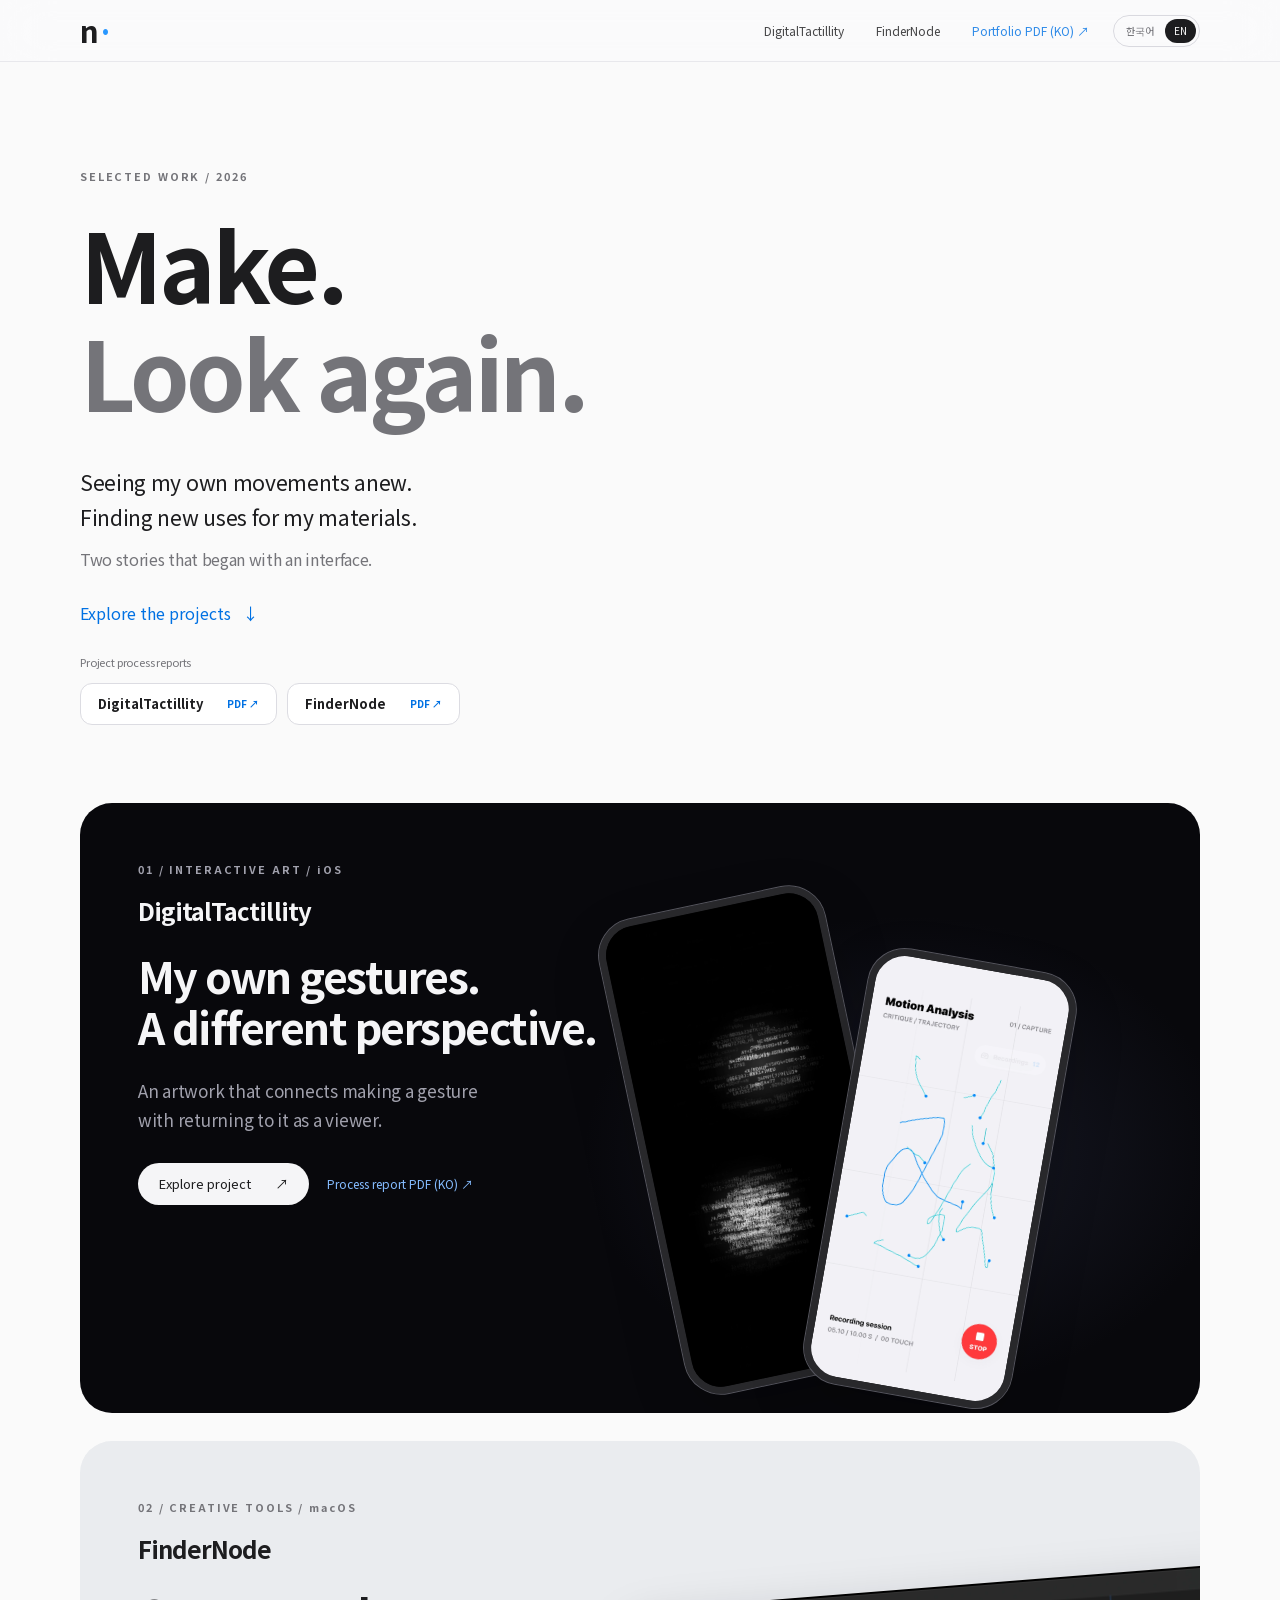
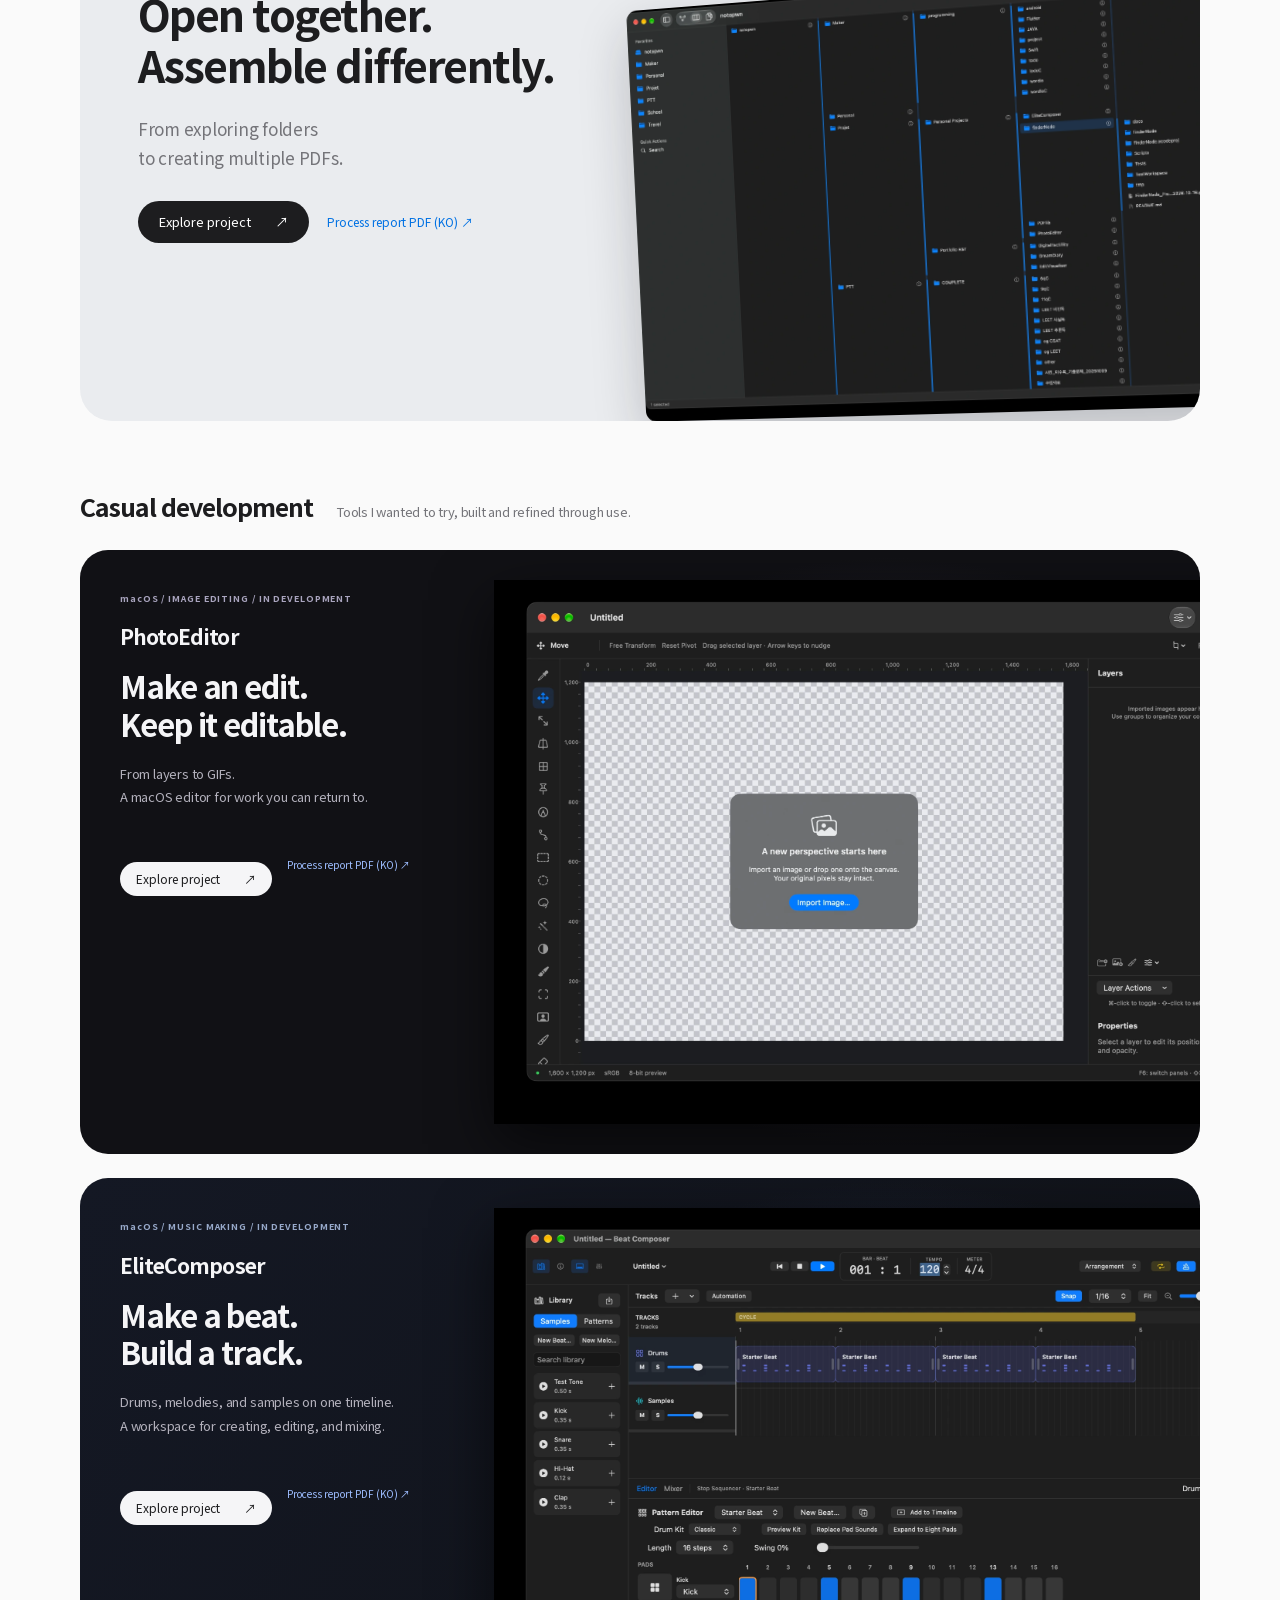
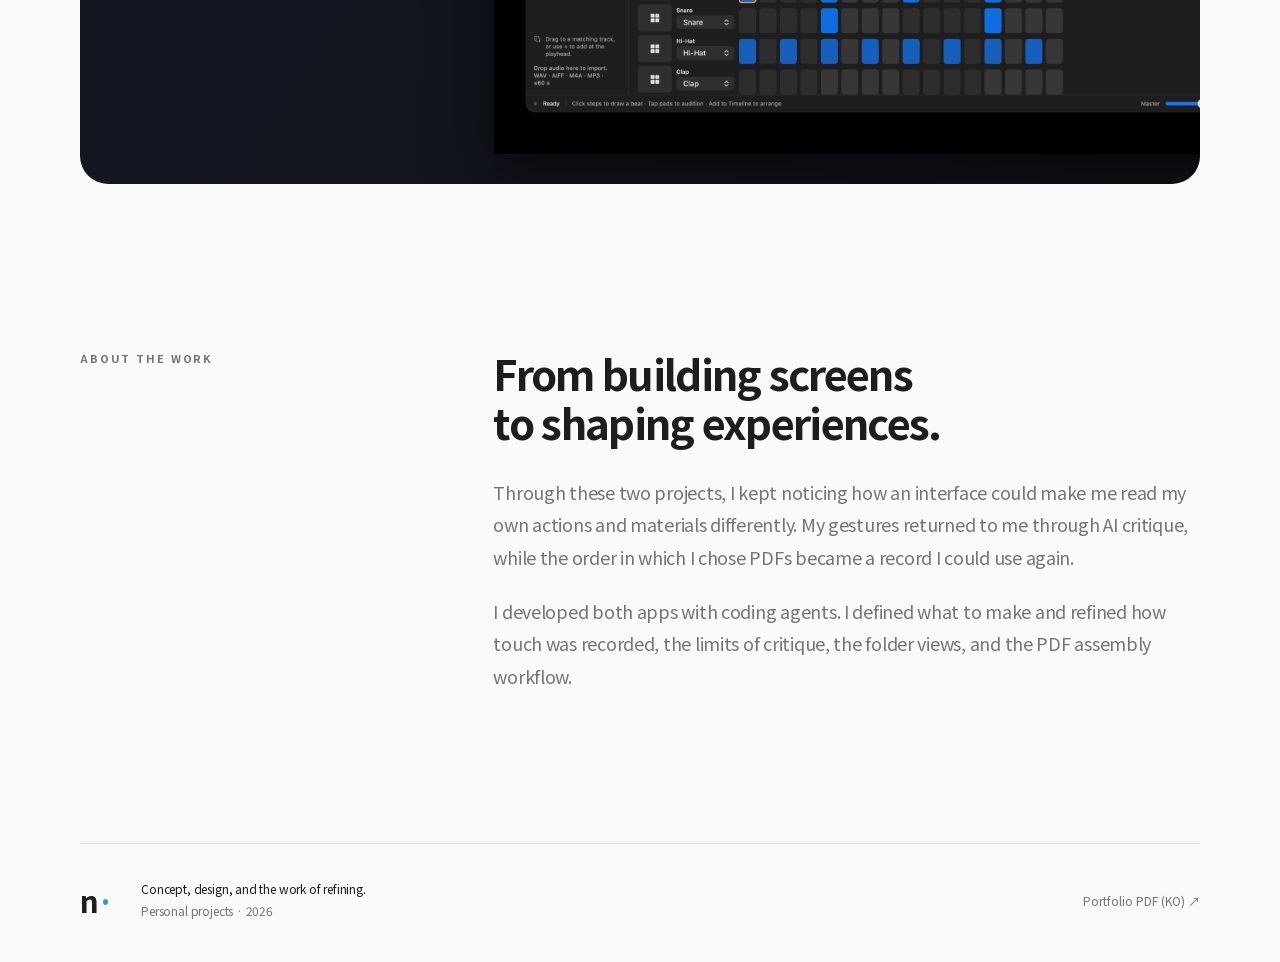
==== commit 38b1fd7f: "Choose initial language from browser preferences and preserve manual choice" ====
--- a/index.html
+++ b/index.html
@@ -1,4 +1,4 @@
-<!doctype html><html lang="ko" data-language="ko" data-page="index.html"><head><meta charset="utf-8"><meta name="viewport" content="width=device-width, initial-scale=1"><meta name="description" content="손짓을 만들고 다시 감상하는 DigitalTactillity. 폴더를 펼치고 PDF를 묶는 FinderNode. 두 주요 프로젝트와 작은 개발 실험의 기록."><meta name="theme-color" content="#fafafa"><title>Selected work — notopwn</title><link rel="icon" href="assets/favicon.svg" type="image/svg+xml"><link rel="stylesheet" href="style.css?v=bilingual-1"><script src="locale.js?v=bilingual-1"></script><link rel="canonical" href="https://notopwn.github.io/art-technology-portfolio/index.html"><link rel="alternate" hreflang="ko" href="https://notopwn.github.io/art-technology-portfolio/index.html"><link rel="alternate" hreflang="en" href="https://notopwn.github.io/art-technology-portfolio/en/index.html"><link rel="alternate" hreflang="x-default" href="https://notopwn.github.io/art-technology-portfolio/index.html"></head><body class=""><a class="skip" href="#main">본문으로 건너뛰기</a><header class="nav"><a class="brand" href="./" aria-label="포트폴리오 홈">n<span>·</span></a><nav aria-label="주 메뉴"><a href="digitaltactillity.html">DigitalTactillity</a><a href="findernode.html">FinderNode</a><a class="nav-pdf" href="assets/portfolio.pdf" target="_blank" rel="noopener">포트폴리오 PDF <span aria-hidden="true">↗</span></a></nav><div class="language-switch" role="group" aria-label="언어 선택"><a href="index.html" lang="ko" data-language-choice="ko" aria-current="true">한국어</a><a href="en/index.html" lang="en" data-language-choice="en">EN</a></div></header><main id="main">
+<!doctype html><html lang="ko" data-language="ko" data-page="index.html"><head><meta charset="utf-8"><meta name="viewport" content="width=device-width, initial-scale=1"><meta name="description" content="손짓을 만들고 다시 감상하는 DigitalTactillity. 폴더를 펼치고 PDF를 묶는 FinderNode. 두 주요 프로젝트와 작은 개발 실험의 기록."><meta name="theme-color" content="#fafafa"><title>Selected work — notopwn</title><link rel="icon" href="assets/favicon.svg" type="image/svg+xml"><link rel="stylesheet" href="style.css?v=bilingual-2"><script src="locale.js?v=bilingual-2"></script><link rel="canonical" href="https://notopwn.github.io/art-technology-portfolio/index.html"><link rel="alternate" hreflang="ko" href="https://notopwn.github.io/art-technology-portfolio/index.html"><link rel="alternate" hreflang="en" href="https://notopwn.github.io/art-technology-portfolio/en/index.html"><link rel="alternate" hreflang="x-default" href="https://notopwn.github.io/art-technology-portfolio/index.html"></head><body class=""><a class="skip" href="#main">본문으로 건너뛰기</a><header class="nav"><a class="brand" href="./" aria-label="포트폴리오 홈">n<span>·</span></a><nav aria-label="주 메뉴"><a href="digitaltactillity.html">DigitalTactillity</a><a href="findernode.html">FinderNode</a><a class="nav-pdf" href="assets/portfolio.pdf" target="_blank" rel="noopener">포트폴리오 PDF <span aria-hidden="true">↗</span></a></nav><div class="language-switch" role="group" aria-label="언어 선택"><a href="index.html" lang="ko" data-language-choice="ko" aria-current="true">한국어</a><a href="en/index.html" lang="en" data-language-choice="en">EN</a></div></header><main id="main">
 <section class="home-intro wrap"><p class="eyebrow">SELECTED WORK / 2026</p><h1>만들고,<br><span class="muted">다시 바라보다.</span></h1><p class="hero-copy">내 움직임을 다시 보는 일.<br>내 자료를 이어서 쓰는 일.<br><span>두 개의 인터페이스에서 시작한 이야기.</span></p><a class="text-link" href="#work">프로젝트 살펴보기 <span>↓</span></a><div class="report-shortcuts" id="reports" aria-label="프로젝트 과정 보고서"><p>프로젝트 과정 보고서</p><div><a href="assets/digitaltactillity-process-report.pdf" target="_blank" rel="noopener">DigitalTactillity <span>PDF ↗</span></a><a href="assets/findernode-process-report.pdf" target="_blank" rel="noopener">FinderNode <span>PDF ↗</span></a></div></div></section>
 <div id="work" class="work-list wrap">
 <article class="work-card tactile-card reveal"><div class="card-copy"><p class="eyebrow">01 / INTERACTIVE ART / iOS</p><h2>DigitalTactillity</h2><p class="card-headline">나의 손짓을,<br>다른 시선으로.</p><p>손짓을 만드는 사람과<br>다시 감상하는 사람이 만나는 작품.</p><a class="button light" href="digitaltactillity.html">자세히 보기 <span>↗</span></a><a class="card-report" href="assets/digitaltactillity-process-report.pdf" target="_blank" rel="noopener">과정 보고서 PDF ↗</a></div><div class="tactile-stage" aria-hidden="true"><div class="stage-glow"></div><div class="phone phone-tactile"><img src="assets/tactile.webp" alt="" fetchpriority="high"></div><div class="phone phone-trajectory"><img src="assets/trajectory.webp" alt=""></div></div></article>
@@ -6,4 +6,4 @@
 </div>
 <section class="casual-section wrap" id="casual-development" aria-labelledby="casual-heading"><div class="casual-heading"><h2 id="casual-heading">Casual development</h2><p>궁금한 도구를 직접 만들고, 써 보며 다듬는 프로젝트.</p></div>
 <article class="side-project"><div class="side-copy"><p class="eyebrow">macOS / IMAGE EDITING / 개발 중</p><h3>PhotoEditor</h3><p class="side-headline">고치고.<br>다시 고칠 수 있게.</p><p class="side-description">레이어부터 GIF까지.<br>편집을 이어 가는 macOS 이미지 편집기.</p><div class="side-actions"><a class="button light" href="photoeditor.html">자세히 보기 <span aria-hidden="true">↗</span></a><a class="side-report" href="assets/photoeditor-process-report.pdf" target="_blank" rel="noopener">과정 보고서 PDF ↗</a></div></div><a class="side-visual" href="photoeditor.html" aria-label="PhotoEditor 상세 페이지 보기"><img src="assets/photoeditor-workspace.webp" alt="중앙 캔버스와 왼쪽 도구, 오른쪽 레이어 패널이 있는 PhotoEditor의 실제 화면" loading="lazy" width="2048" height="1411"></a></article><article class="side-project ec-side"><div class="side-copy"><p class="eyebrow">macOS / MUSIC MAKING / 개발 중</p><h3>EliteComposer</h3><p class="side-headline">비트를 만들고.<br>곡으로 이어 보고.</p><p class="side-description">드럼·멜로디·샘플을 한 타임라인에.<br>만들고 고치고 믹싱하는 음악 작업 공간.</p><div class="side-actions"><a class="button light" href="elitecomposer.html">자세히 보기 <span aria-hidden="true">↗</span></a><a class="side-report" href="assets/elitecomposer-process-report.pdf" target="_blank" rel="noopener">과정 보고서 PDF ↗</a></div></div><a class="side-visual" href="elitecomposer.html" aria-label="EliteComposer 상세 페이지 보기"><img src="assets/elitecomposer-sequencer.webp" width="2048" height="1415" alt="드럼 스텝 시퀀서와 반복 패턴이 배치된 EliteComposer 실제 화면" loading="lazy"></a></article></section>
-<section class="about-section wrap reveal"><p class="eyebrow">ABOUT THE WORK</p><div><h2>화면을 만드는 것에서,<br>경험을 만드는 것으로.</h2><p>두 작업을 하면서, 인터페이스가 내 행동과 자료를 다시 읽게 만든다는 점에 계속 눈이 갔다. 손짓은 AI의 비평을 거쳐 나에게 돌아왔고, PDF를 고른 순서는 다음 작업에서도 이어 쓸 수 있는 기록이 됐다.</p><p>두 앱은 코딩 에이전트와 함께 구현했다. 나는 무엇을 만들지 정하고, 터치 기록 방식과 비평의 범위, 폴더를 펼치는 화면과 PDF 묶기 방식을 다듬었다.</p></div></section></main><footer class="footer wrap"><a class="brand" href="./">n<span>·</span></a><p>기획과 설계, 그리고 계속 다듬는 일.<br><span>개인 프로젝트 · 2026</span></p><a href="assets/portfolio.pdf" target="_blank" rel="noopener">포트폴리오 PDF ↗</a></footer><dialog class="viewer" aria-label="프로젝트 미디어"><button class="viewer-close" aria-label="닫기">×</button><div class="viewer-content"></div></dialog><script src="site.js?v=bilingual-1"></script></body></html>+<section class="about-section wrap reveal"><p class="eyebrow">ABOUT THE WORK</p><div><h2>화면을 만드는 것에서,<br>경험을 만드는 것으로.</h2><p>두 작업을 하면서, 인터페이스가 내 행동과 자료를 다시 읽게 만든다는 점에 계속 눈이 갔다. 손짓은 AI의 비평을 거쳐 나에게 돌아왔고, PDF를 고른 순서는 다음 작업에서도 이어 쓸 수 있는 기록이 됐다.</p><p>두 앱은 코딩 에이전트와 함께 구현했다. 나는 무엇을 만들지 정하고, 터치 기록 방식과 비평의 범위, 폴더를 펼치는 화면과 PDF 묶기 방식을 다듬었다.</p></div></section></main><footer class="footer wrap"><a class="brand" href="./">n<span>·</span></a><p>기획과 설계, 그리고 계속 다듬는 일.<br><span>개인 프로젝트 · 2026</span></p><a href="assets/portfolio.pdf" target="_blank" rel="noopener">포트폴리오 PDF ↗</a></footer><dialog class="viewer" aria-label="프로젝트 미디어"><button class="viewer-close" aria-label="닫기">×</button><div class="viewer-content"></div></dialog><script src="site.js?v=bilingual-2"></script></body></html>
--- a/style.css
+++ b/style.css
@@ -22,3 +22,5 @@
 .language-switch{display:flex;align-items:center;flex:none;border:1px solid var(--line);border-radius:20px;padding:3px;gap:2px;white-space:nowrap;font-size:10px;line-height:1.2}.language-switch a{padding:6px 9px;border-radius:14px;color:var(--secondary)}.language-switch a[aria-current=true]{background:var(--ink);color:var(--bg)}.language-switch a:hover:not([aria-current=true]){color:var(--ink);background:var(--surface)}.nav>nav{margin-left:auto}.nav{gap:24px}html:lang(en) body{word-break:normal;overflow-wrap:break-word}html:lang(en) p{letter-spacing:-.015em}html:lang(en) h1,html:lang(en) h2,html:lang(en) h3{letter-spacing:-.04em}html:lang(en) .card-headline{font-size:43px;letter-spacing:-.035em}html:lang(en) .side-headline{font-size:31px;letter-spacing:-.035em}html:lang(en) .pe-hero h1{font-size:62px}html:lang(en) .spec-section dl>div{grid-template-columns:140px minmax(0,1fr)}html:lang(en) .product-bar nav{gap:18px}html:lang(en) .role-panel h3{font-size:36px}html:lang(en) .role-tabs button span{font-size:19px}.side-copy,.card-copy,.pe-feature-grid article,.ec-workspace-notes article{min-width:0}
 @media(min-width:701px) and (max-width:950px){.nav{padding-inline:25px;gap:15px}.nav nav{gap:18px;font-size:11px}.language-switch a{padding:6px 7px}html:lang(en) .card-headline{font-size:35px}html:lang(en) .side-headline{font-size:27px}}
 @media(max-width:700px){html{scroll-padding-top:190px}.nav{display:grid;grid-template-columns:1fr auto;grid-template-rows:42px 36px;gap:0 15px;height:96px;padding:9px 20px;width:100%}.nav>.brand{grid-column:1;grid-row:1;justify-self:start;font-size:28px}.nav>.language-switch{grid-column:2;grid-row:1;justify-self:end}.nav>nav{grid-column:1/-1;grid-row:2;margin:0;justify-content:space-between;gap:12px;font-size:10px;width:100%}.language-switch{font-size:10px}.language-switch a{padding:6px 10px}.product-bar{top:96px;height:auto;min-height:84px;display:flex;flex-direction:column;align-items:stretch;justify-content:center;gap:10px;padding:12px 20px}.product-bar>a{font-size:15px}.product-bar nav,html:lang(en) .product-bar nav{font-size:10px;gap:10px;justify-content:space-between;min-width:0}.product-bar nav .nav-report{font-size:9px;padding:6px 9px}.product-bar button{font-size:10px}html:lang(en) .home-intro h1{font-size:59px}html:lang(en) .card-headline{font-size:35px}html:lang(en) .side-headline{font-size:29px}html:lang(en) .pe-hero h1{font-size:37px}html:lang(en) .spec-section dl>div{grid-template-columns:85px minmax(0,1fr)}html:lang(en) .role-panel h3{font-size:29px}html:lang(en) .role-tabs button span{font-size:13px}html:lang(en) .role-tabs button{font-size:9px}html:lang(en) .section-intro h2{font-size:33px}html:lang(en) .side-actions{gap:13px}html:lang(en) .side-actions .button{font-size:11px}html:lang(en) .side-report{font-size:10px}html:lang(en) .product-hero h1{font-size:40px}.report-shortcuts a{gap:16px}}
+
+html:lang(en) .side-headline br{display:block}
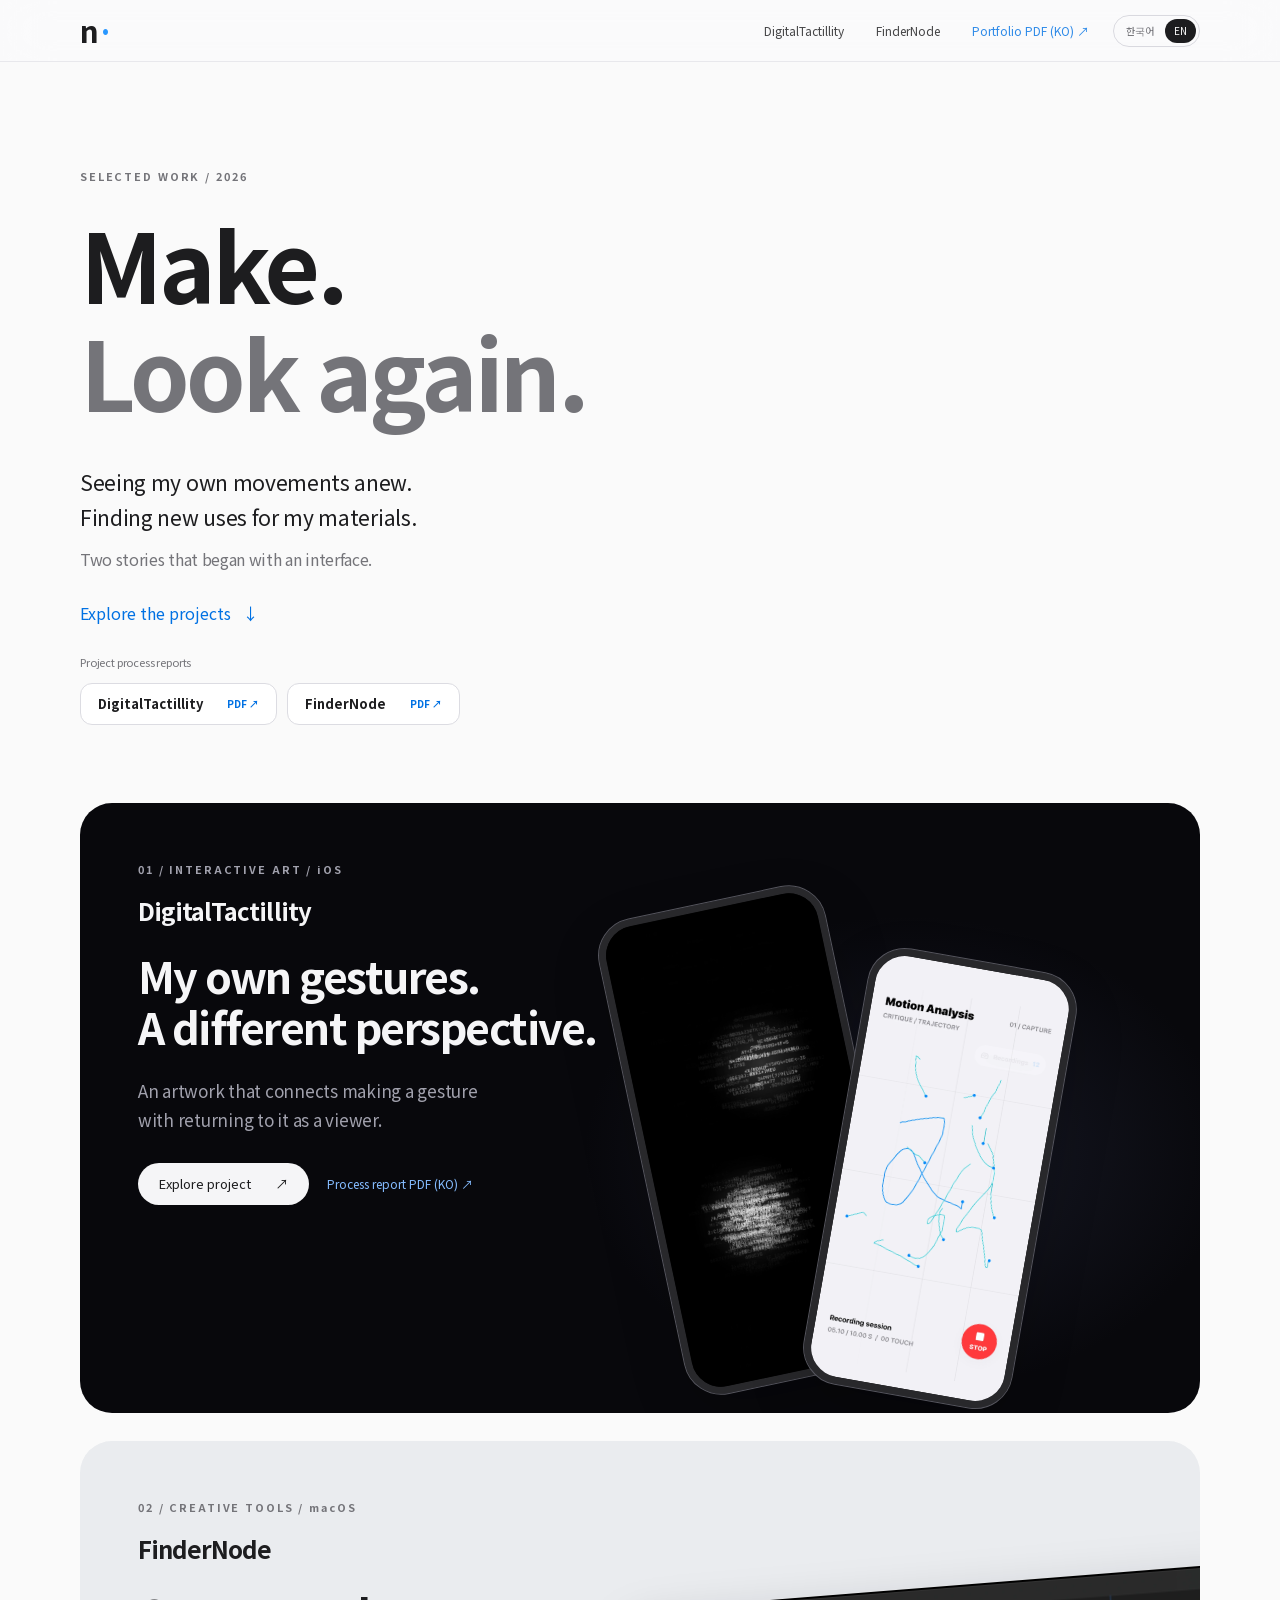
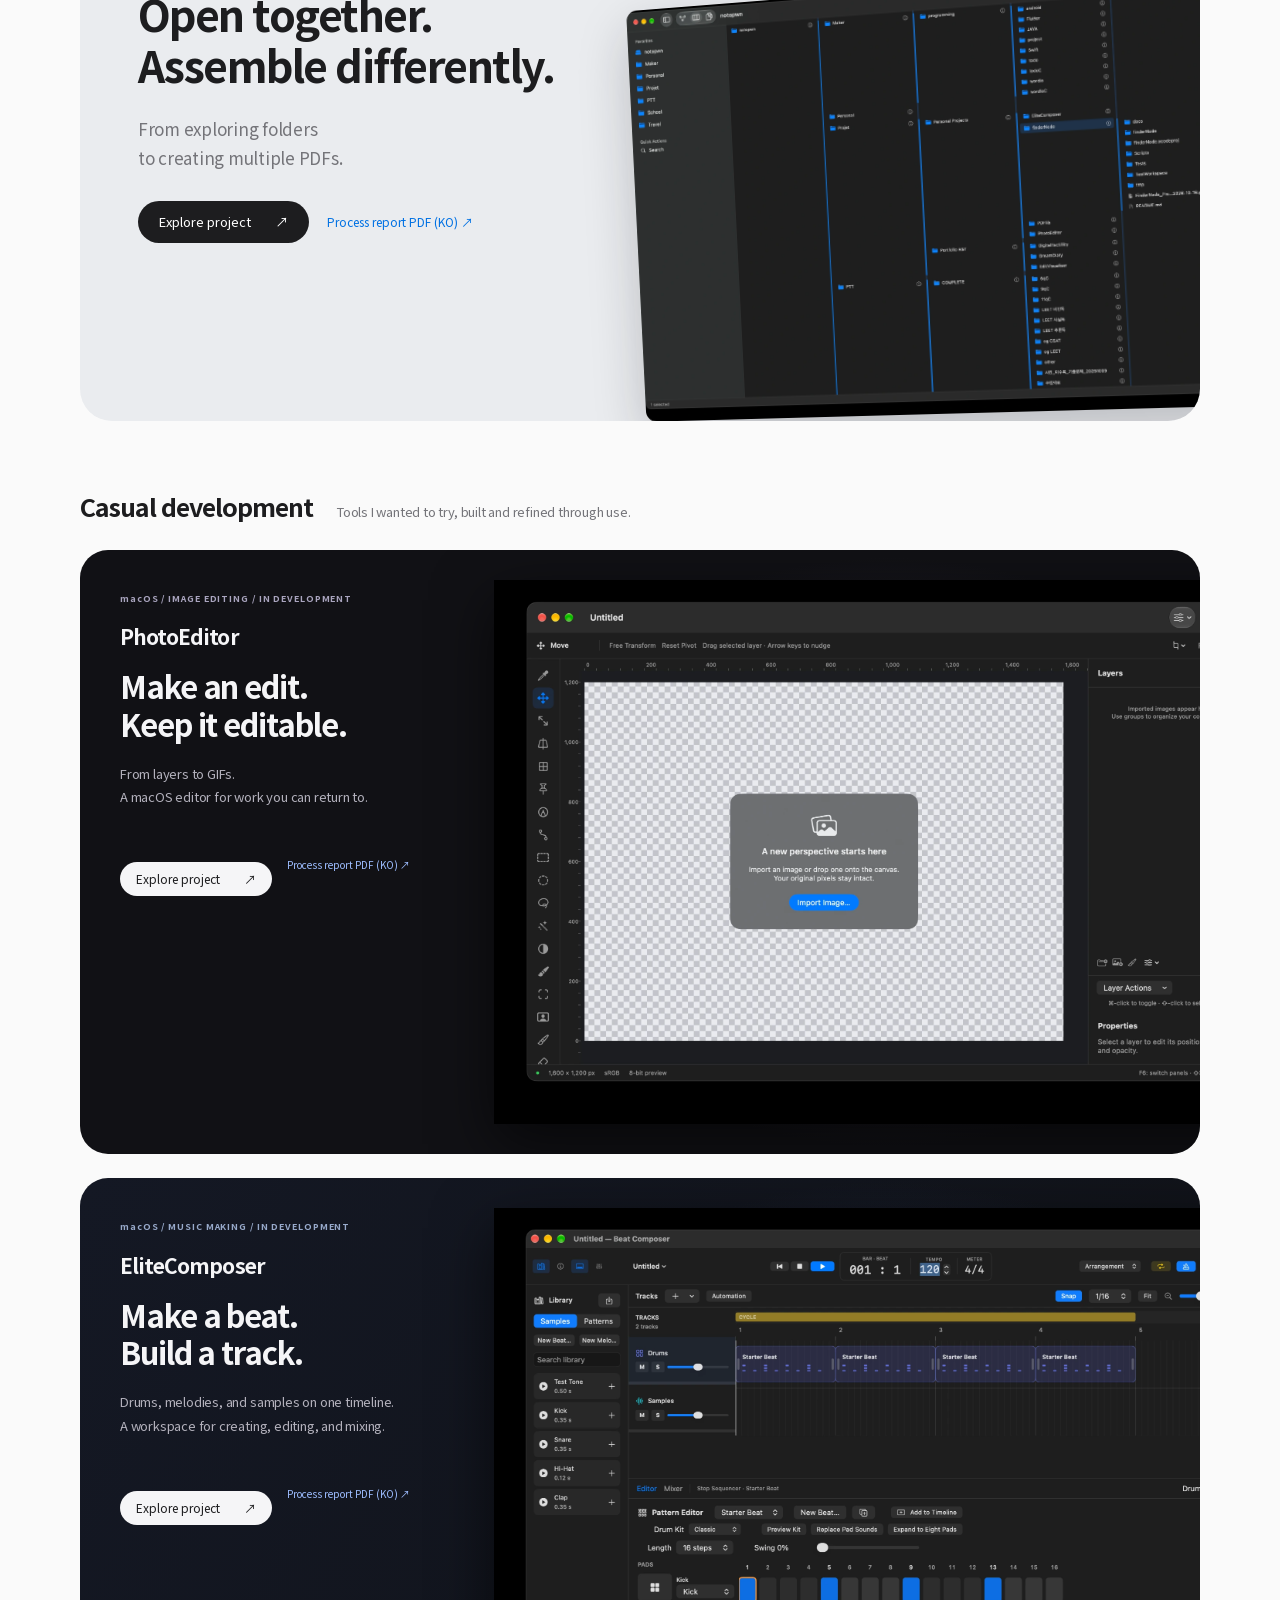
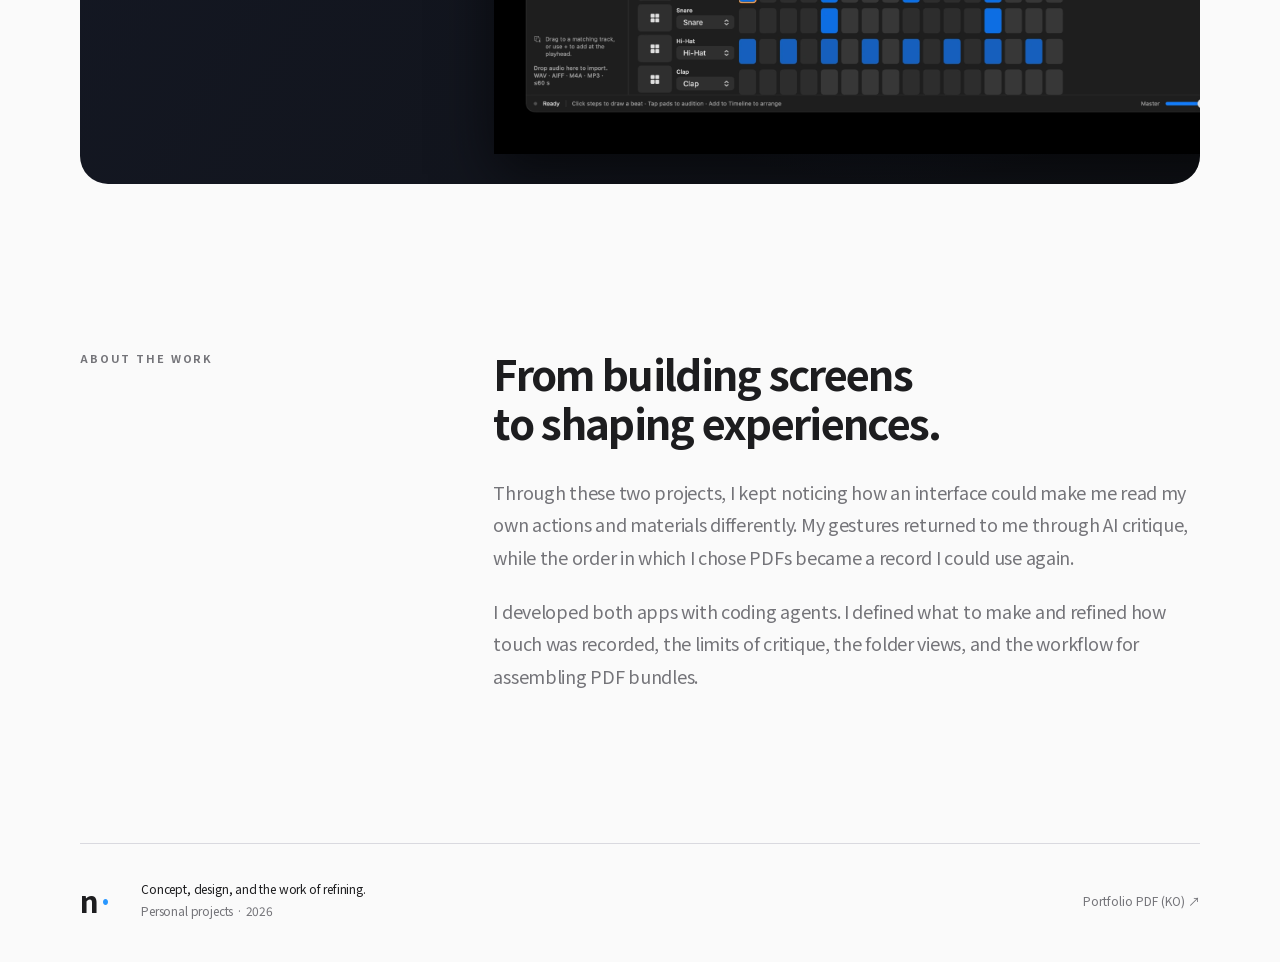
==== commit aa586c46: "Refine bilingual copy, align terminology and remove duplicate English quote" ====
--- a/index.html
+++ b/index.html
@@ -1,9 +1,9 @@
-<!doctype html><html lang="ko" data-language="ko" data-page="index.html"><head><meta charset="utf-8"><meta name="viewport" content="width=device-width, initial-scale=1"><meta name="description" content="손짓을 만들고 다시 감상하는 DigitalTactillity. 폴더를 펼치고 PDF를 묶는 FinderNode. 두 주요 프로젝트와 작은 개발 실험의 기록."><meta name="theme-color" content="#fafafa"><title>Selected work — notopwn</title><link rel="icon" href="assets/favicon.svg" type="image/svg+xml"><link rel="stylesheet" href="style.css?v=bilingual-2"><script src="locale.js?v=bilingual-2"></script><link rel="canonical" href="https://notopwn.github.io/art-technology-portfolio/index.html"><link rel="alternate" hreflang="ko" href="https://notopwn.github.io/art-technology-portfolio/index.html"><link rel="alternate" hreflang="en" href="https://notopwn.github.io/art-technology-portfolio/en/index.html"><link rel="alternate" hreflang="x-default" href="https://notopwn.github.io/art-technology-portfolio/index.html"></head><body class=""><a class="skip" href="#main">본문으로 건너뛰기</a><header class="nav"><a class="brand" href="./" aria-label="포트폴리오 홈">n<span>·</span></a><nav aria-label="주 메뉴"><a href="digitaltactillity.html">DigitalTactillity</a><a href="findernode.html">FinderNode</a><a class="nav-pdf" href="assets/portfolio.pdf" target="_blank" rel="noopener">포트폴리오 PDF <span aria-hidden="true">↗</span></a></nav><div class="language-switch" role="group" aria-label="언어 선택"><a href="index.html" lang="ko" data-language-choice="ko" aria-current="true">한국어</a><a href="en/index.html" lang="en" data-language-choice="en">EN</a></div></header><main id="main">
+<!doctype html><html lang="ko" data-language="ko" data-page="index.html"><head><meta charset="utf-8"><meta name="viewport" content="width=device-width, initial-scale=1"><meta name="description" content="손짓을 만들고 다시 감상하는 DigitalTactillity. 폴더를 펼치고 PDF를 묶는 FinderNode. 두 주요 프로젝트와 작은 개발 실험의 기록."><meta name="theme-color" content="#fafafa"><title>프로젝트 — notopwn</title><link rel="icon" href="assets/favicon.svg" type="image/svg+xml"><link rel="stylesheet" href="style.css?v=copy-refine-1"><script src="locale.js?v=copy-refine-1"></script><link rel="canonical" href="https://notopwn.github.io/art-technology-portfolio/index.html"><link rel="alternate" hreflang="ko" href="https://notopwn.github.io/art-technology-portfolio/index.html"><link rel="alternate" hreflang="en" href="https://notopwn.github.io/art-technology-portfolio/en/index.html"><link rel="alternate" hreflang="x-default" href="https://notopwn.github.io/art-technology-portfolio/index.html"></head><body class=""><a class="skip" href="#main">본문으로 건너뛰기</a><header class="nav"><a class="brand" href="./" aria-label="포트폴리오 홈">n<span>·</span></a><nav aria-label="주 메뉴"><a href="digitaltactillity.html">DigitalTactillity</a><a href="findernode.html">FinderNode</a><a class="nav-pdf" href="assets/portfolio.pdf" target="_blank" rel="noopener">포트폴리오 PDF <span aria-hidden="true">↗</span></a></nav><div class="language-switch" role="group" aria-label="언어 선택"><a href="index.html" lang="ko" data-language-choice="ko" aria-current="true">한국어</a><a href="en/index.html" lang="en" data-language-choice="en">EN</a></div></header><main id="main">
 <section class="home-intro wrap"><p class="eyebrow">SELECTED WORK / 2026</p><h1>만들고,<br><span class="muted">다시 바라보다.</span></h1><p class="hero-copy">내 움직임을 다시 보는 일.<br>내 자료를 이어서 쓰는 일.<br><span>두 개의 인터페이스에서 시작한 이야기.</span></p><a class="text-link" href="#work">프로젝트 살펴보기 <span>↓</span></a><div class="report-shortcuts" id="reports" aria-label="프로젝트 과정 보고서"><p>프로젝트 과정 보고서</p><div><a href="assets/digitaltactillity-process-report.pdf" target="_blank" rel="noopener">DigitalTactillity <span>PDF ↗</span></a><a href="assets/findernode-process-report.pdf" target="_blank" rel="noopener">FinderNode <span>PDF ↗</span></a></div></div></section>
 <div id="work" class="work-list wrap">
 <article class="work-card tactile-card reveal"><div class="card-copy"><p class="eyebrow">01 / INTERACTIVE ART / iOS</p><h2>DigitalTactillity</h2><p class="card-headline">나의 손짓을,<br>다른 시선으로.</p><p>손짓을 만드는 사람과<br>다시 감상하는 사람이 만나는 작품.</p><a class="button light" href="digitaltactillity.html">자세히 보기 <span>↗</span></a><a class="card-report" href="assets/digitaltactillity-process-report.pdf" target="_blank" rel="noopener">과정 보고서 PDF ↗</a></div><div class="tactile-stage" aria-hidden="true"><div class="stage-glow"></div><div class="phone phone-tactile"><img src="assets/tactile.webp" alt="" fetchpriority="high"></div><div class="phone phone-trajectory"><img src="assets/trajectory.webp" alt=""></div></div></article>
 <article class="work-card finder-card reveal"><div class="card-copy"><p class="eyebrow">02 / CREATIVE TOOLS / macOS</p><h2>FinderNode</h2><p class="card-headline">함께 펼치고.<br>다르게 묶고.</p><p>폴더를 보는 일부터<br>여러 PDF를 만드는 일까지.</p><a class="button" href="findernode.html">자세히 보기 <span>↗</span></a><a class="card-report" href="assets/findernode-process-report.pdf" target="_blank" rel="noopener">과정 보고서 PDF ↗</a></div><div class="finder-preview"><img src="assets/finder-columns.webp" alt="여러 폴더를 병렬로 펼친 FinderNode의 실제 화면" loading="lazy"></div></article>
 </div>
-<section class="casual-section wrap" id="casual-development" aria-labelledby="casual-heading"><div class="casual-heading"><h2 id="casual-heading">Casual development</h2><p>궁금한 도구를 직접 만들고, 써 보며 다듬는 프로젝트.</p></div>
+<section class="casual-section wrap" id="casual-development" aria-labelledby="casual-heading"><div class="casual-heading"><h2 id="casual-heading">작은 개발 실험</h2><p>궁금한 도구를 직접 만들고, 써 보며 다듬는 프로젝트.</p></div>
 <article class="side-project"><div class="side-copy"><p class="eyebrow">macOS / IMAGE EDITING / 개발 중</p><h3>PhotoEditor</h3><p class="side-headline">고치고.<br>다시 고칠 수 있게.</p><p class="side-description">레이어부터 GIF까지.<br>편집을 이어 가는 macOS 이미지 편집기.</p><div class="side-actions"><a class="button light" href="photoeditor.html">자세히 보기 <span aria-hidden="true">↗</span></a><a class="side-report" href="assets/photoeditor-process-report.pdf" target="_blank" rel="noopener">과정 보고서 PDF ↗</a></div></div><a class="side-visual" href="photoeditor.html" aria-label="PhotoEditor 상세 페이지 보기"><img src="assets/photoeditor-workspace.webp" alt="중앙 캔버스와 왼쪽 도구, 오른쪽 레이어 패널이 있는 PhotoEditor의 실제 화면" loading="lazy" width="2048" height="1411"></a></article><article class="side-project ec-side"><div class="side-copy"><p class="eyebrow">macOS / MUSIC MAKING / 개발 중</p><h3>EliteComposer</h3><p class="side-headline">비트를 만들고.<br>곡으로 이어 보고.</p><p class="side-description">드럼·멜로디·샘플을 한 타임라인에.<br>만들고 고치고 믹싱하는 음악 작업 공간.</p><div class="side-actions"><a class="button light" href="elitecomposer.html">자세히 보기 <span aria-hidden="true">↗</span></a><a class="side-report" href="assets/elitecomposer-process-report.pdf" target="_blank" rel="noopener">과정 보고서 PDF ↗</a></div></div><a class="side-visual" href="elitecomposer.html" aria-label="EliteComposer 상세 페이지 보기"><img src="assets/elitecomposer-sequencer.webp" width="2048" height="1415" alt="드럼 스텝 시퀀서와 반복 패턴이 배치된 EliteComposer 실제 화면" loading="lazy"></a></article></section>
-<section class="about-section wrap reveal"><p class="eyebrow">ABOUT THE WORK</p><div><h2>화면을 만드는 것에서,<br>경험을 만드는 것으로.</h2><p>두 작업을 하면서, 인터페이스가 내 행동과 자료를 다시 읽게 만든다는 점에 계속 눈이 갔다. 손짓은 AI의 비평을 거쳐 나에게 돌아왔고, PDF를 고른 순서는 다음 작업에서도 이어 쓸 수 있는 기록이 됐다.</p><p>두 앱은 코딩 에이전트와 함께 구현했다. 나는 무엇을 만들지 정하고, 터치 기록 방식과 비평의 범위, 폴더를 펼치는 화면과 PDF 묶기 방식을 다듬었다.</p></div></section></main><footer class="footer wrap"><a class="brand" href="./">n<span>·</span></a><p>기획과 설계, 그리고 계속 다듬는 일.<br><span>개인 프로젝트 · 2026</span></p><a href="assets/portfolio.pdf" target="_blank" rel="noopener">포트폴리오 PDF ↗</a></footer><dialog class="viewer" aria-label="프로젝트 미디어"><button class="viewer-close" aria-label="닫기">×</button><div class="viewer-content"></div></dialog><script src="site.js?v=bilingual-2"></script></body></html>+<section class="about-section wrap reveal"><p class="eyebrow">ABOUT THE WORK</p><div><h2>화면을 만드는 것에서,<br>경험을 만드는 것으로.</h2><p>두 작업을 하면서, 인터페이스가 내 행동과 자료를 다시 읽게 만든다는 점에 계속 눈이 갔다. 손짓은 AI의 비평을 거쳐 나에게 돌아왔고, PDF를 고른 순서는 다음 작업에서도 이어 쓸 수 있는 기록이 됐다.</p><p>두 앱은 코딩 에이전트와 함께 구현했다. 나는 무엇을 만들지 정하고, 터치 기록 방식과 비평의 범위, 폴더를 펼치는 화면과 PDF 묶기 방식을 다듬었다.</p></div></section></main><footer class="footer wrap"><a class="brand" href="./">n<span>·</span></a><p>기획과 설계, 그리고 계속 다듬는 일.<br><span>개인 프로젝트 · 2026</span></p><a href="assets/portfolio.pdf" target="_blank" rel="noopener">포트폴리오 PDF ↗</a></footer><dialog class="viewer" aria-label="프로젝트 미디어"><button class="viewer-close" aria-label="닫기">×</button><div class="viewer-content"></div></dialog><script src="site.js?v=copy-refine-1"></script></body></html>
